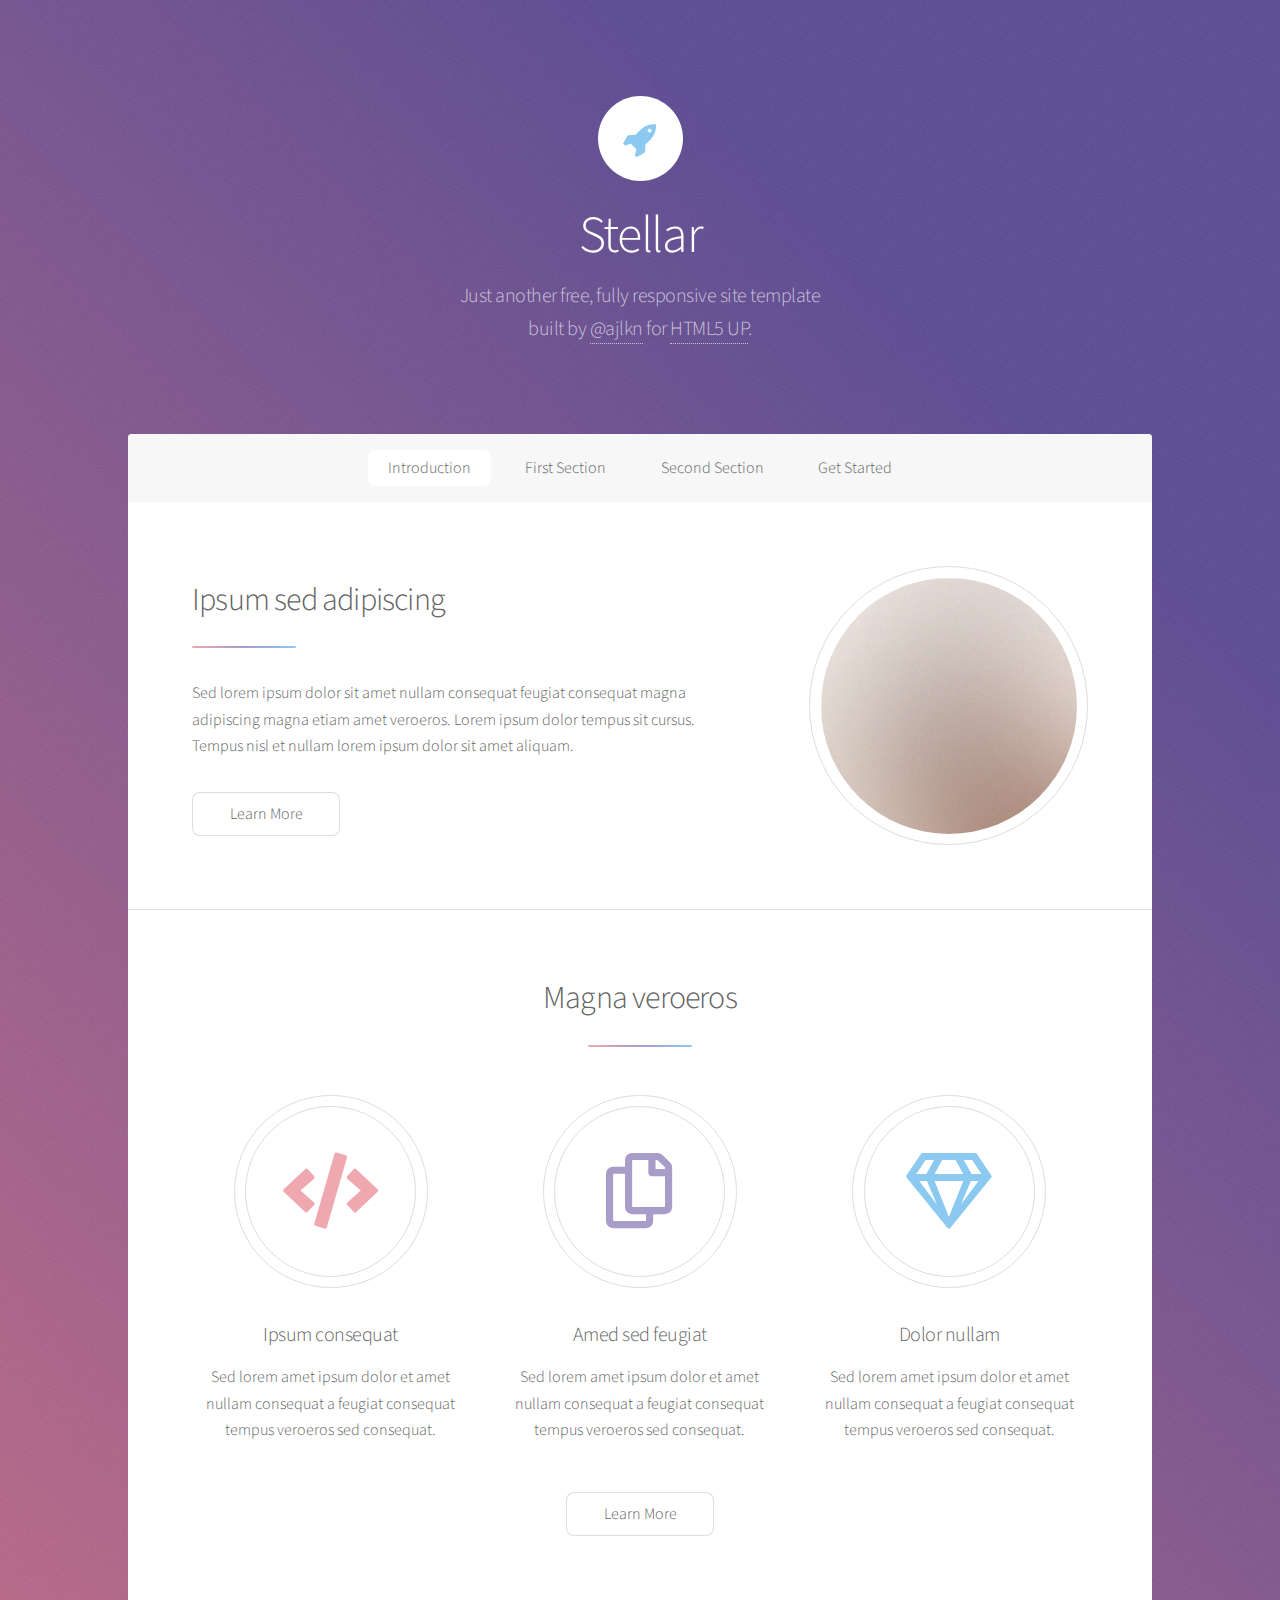
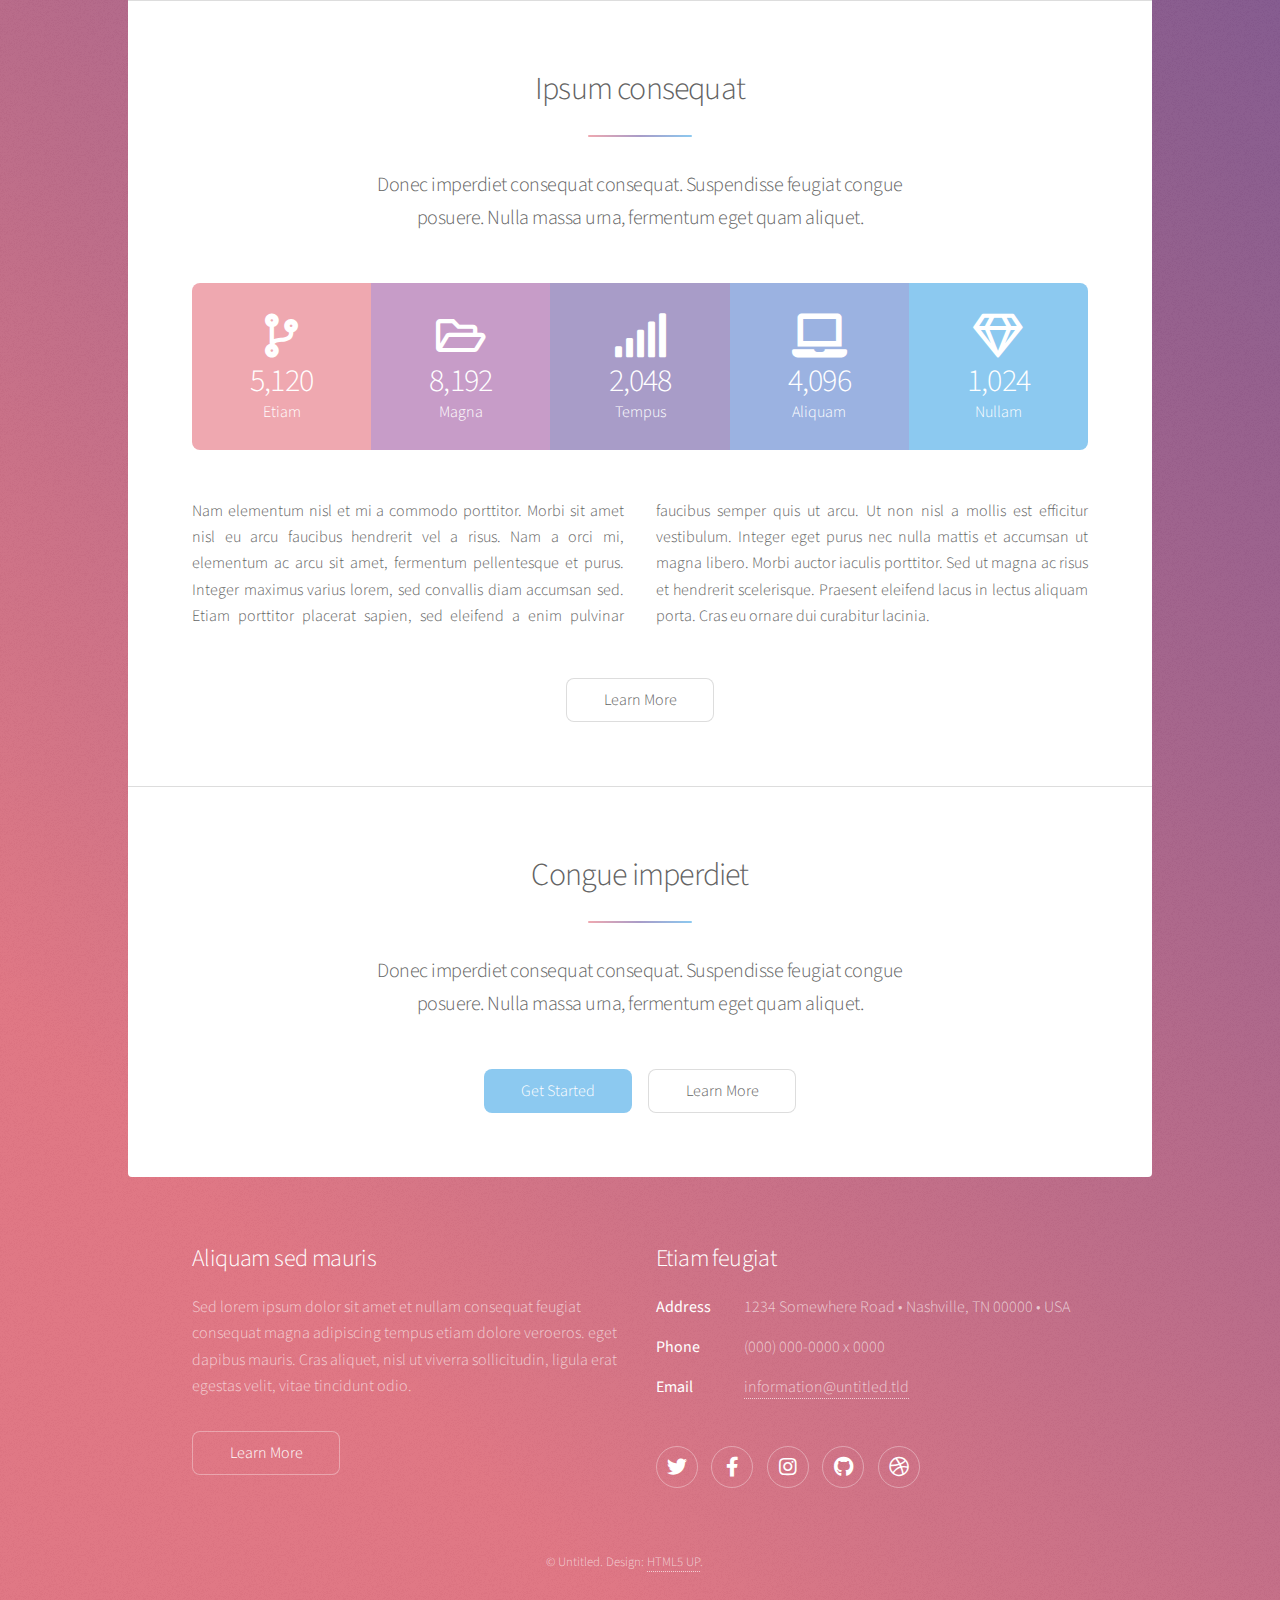
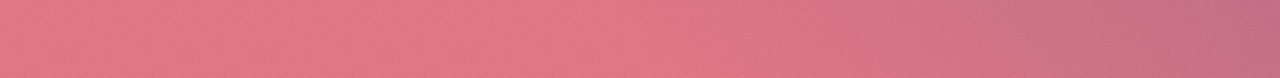
==== website/index.html @ 2c4742dd "Adding HTML5Up template" ====
<!DOCTYPE HTML>
<!--
	Stellar by HTML5 UP
	html5up.net | @ajlkn
	Free for personal and commercial use under the CCA 3.0 license (html5up.net/license)
-->
<html>
	<head>
		<title>Stellar by HTML5 UP</title>
		<meta charset="utf-8" />
		<meta name="viewport" content="width=device-width, initial-scale=1, user-scalable=no" />
		<link rel="stylesheet" href="assets/css/main.css" />
		<noscript><link rel="stylesheet" href="assets/css/noscript.css" /></noscript>
	</head>
	<body class="is-preload">

		<!-- Wrapper -->
			<div id="wrapper">

				<!-- Header -->
					<header id="header" class="alt">
						<span class="logo"><img src="images/logo.svg" alt="" /></span>
						<h1>Stellar</h1>
						<p>Just another free, fully responsive site template<br />
						built by <a href="https://twitter.com/ajlkn">@ajlkn</a> for <a href="https://html5up.net">HTML5 UP</a>.</p>
					</header>

				<!-- Nav -->
					<nav id="nav">
						<ul>
							<li><a href="#intro" class="active">Introduction</a></li>
							<li><a href="#first">First Section</a></li>
							<li><a href="#second">Second Section</a></li>
							<li><a href="#cta">Get Started</a></li>
						</ul>
					</nav>

				<!-- Main -->
					<div id="main">

						<!-- Introduction -->
							<section id="intro" class="main">
								<div class="spotlight">
									<div class="content">
										<header class="major">
											<h2>Ipsum sed adipiscing</h2>
										</header>
										<p>Sed lorem ipsum dolor sit amet nullam consequat feugiat consequat magna
										adipiscing magna etiam amet veroeros. Lorem ipsum dolor tempus sit cursus.
										Tempus nisl et nullam lorem ipsum dolor sit amet aliquam.</p>
										<ul class="actions">
											<li><a href="generic.html" class="button">Learn More</a></li>
										</ul>
									</div>
									<span class="image"><img src="images/pic01.jpg" alt="" /></span>
								</div>
							</section>

						<!-- First Section -->
							<section id="first" class="main special">
								<header class="major">
									<h2>Magna veroeros</h2>
								</header>
								<ul class="features">
									<li>
										<span class="icon solid major style1 fa-code"></span>
										<h3>Ipsum consequat</h3>
										<p>Sed lorem amet ipsum dolor et amet nullam consequat a feugiat consequat tempus veroeros sed consequat.</p>
									</li>
									<li>
										<span class="icon major style3 fa-copy"></span>
										<h3>Amed sed feugiat</h3>
										<p>Sed lorem amet ipsum dolor et amet nullam consequat a feugiat consequat tempus veroeros sed consequat.</p>
									</li>
									<li>
										<span class="icon major style5 fa-gem"></span>
										<h3>Dolor nullam</h3>
										<p>Sed lorem amet ipsum dolor et amet nullam consequat a feugiat consequat tempus veroeros sed consequat.</p>
									</li>
								</ul>
								<footer class="major">
									<ul class="actions special">
										<li><a href="generic.html" class="button">Learn More</a></li>
									</ul>
								</footer>
							</section>

						<!-- Second Section -->
							<section id="second" class="main special">
								<header class="major">
									<h2>Ipsum consequat</h2>
									<p>Donec imperdiet consequat consequat. Suspendisse feugiat congue<br />
									posuere. Nulla massa urna, fermentum eget quam aliquet.</p>
								</header>
								<ul class="statistics">
									<li class="style1">
										<span class="icon solid fa-code-branch"></span>
										<strong>5,120</strong> Etiam
									</li>
									<li class="style2">
										<span class="icon fa-folder-open"></span>
										<strong>8,192</strong> Magna
									</li>
									<li class="style3">
										<span class="icon solid fa-signal"></span>
										<strong>2,048</strong> Tempus
									</li>
									<li class="style4">
										<span class="icon solid fa-laptop"></span>
										<strong>4,096</strong> Aliquam
									</li>
									<li class="style5">
										<span class="icon fa-gem"></span>
										<strong>1,024</strong> Nullam
									</li>
								</ul>
								<p class="content">Nam elementum nisl et mi a commodo porttitor. Morbi sit amet nisl eu arcu faucibus hendrerit vel a risus. Nam a orci mi, elementum ac arcu sit amet, fermentum pellentesque et purus. Integer maximus varius lorem, sed convallis diam accumsan sed. Etiam porttitor placerat sapien, sed eleifend a enim pulvinar faucibus semper quis ut arcu. Ut non nisl a mollis est efficitur vestibulum. Integer eget purus nec nulla mattis et accumsan ut magna libero. Morbi auctor iaculis porttitor. Sed ut magna ac risus et hendrerit scelerisque. Praesent eleifend lacus in lectus aliquam porta. Cras eu ornare dui curabitur lacinia.</p>
								<footer class="major">
									<ul class="actions special">
										<li><a href="generic.html" class="button">Learn More</a></li>
									</ul>
								</footer>
							</section>

						<!-- Get Started -->
							<section id="cta" class="main special">
								<header class="major">
									<h2>Congue imperdiet</h2>
									<p>Donec imperdiet consequat consequat. Suspendisse feugiat congue<br />
									posuere. Nulla massa urna, fermentum eget quam aliquet.</p>
								</header>
								<footer class="major">
									<ul class="actions special">
										<li><a href="generic.html" class="button primary">Get Started</a></li>
										<li><a href="generic.html" class="button">Learn More</a></li>
									</ul>
								</footer>
							</section>

					</div>

				<!-- Footer -->
					<footer id="footer">
						<section>
							<h2>Aliquam sed mauris</h2>
							<p>Sed lorem ipsum dolor sit amet et nullam consequat feugiat consequat magna adipiscing tempus etiam dolore veroeros. eget dapibus mauris. Cras aliquet, nisl ut viverra sollicitudin, ligula erat egestas velit, vitae tincidunt odio.</p>
							<ul class="actions">
								<li><a href="generic.html" class="button">Learn More</a></li>
							</ul>
						</section>
						<section>
							<h2>Etiam feugiat</h2>
							<dl class="alt">
								<dt>Address</dt>
								<dd>1234 Somewhere Road &bull; Nashville, TN 00000 &bull; USA</dd>
								<dt>Phone</dt>
								<dd>(000) 000-0000 x 0000</dd>
								<dt>Email</dt>
								<dd><a href="#">information@untitled.tld</a></dd>
							</dl>
							<ul class="icons">
								<li><a href="#" class="icon brands fa-twitter alt"><span class="label">Twitter</span></a></li>
								<li><a href="#" class="icon brands fa-facebook-f alt"><span class="label">Facebook</span></a></li>
								<li><a href="#" class="icon brands fa-instagram alt"><span class="label">Instagram</span></a></li>
								<li><a href="#" class="icon brands fa-github alt"><span class="label">GitHub</span></a></li>
								<li><a href="#" class="icon brands fa-dribbble alt"><span class="label">Dribbble</span></a></li>
							</ul>
						</section>
						<p class="copyright">&copy; Untitled. Design: <a href="https://html5up.net">HTML5 UP</a>.</p>
					</footer>

			</div>

		<!-- Scripts -->
			<script src="assets/js/jquery.min.js"></script>
			<script src="assets/js/jquery.scrollex.min.js"></script>
			<script src="assets/js/jquery.scrolly.min.js"></script>
			<script src="assets/js/browser.min.js"></script>
			<script src="assets/js/breakpoints.min.js"></script>
			<script src="assets/js/util.js"></script>
			<script src="assets/js/main.js"></script>

	</body>
</html>
---- website/assets/css/main.css ----
@import url(fontawesome-all.min.css);
@import 'https://fonts.googleapis.com/css?family=Source+Sans+Pro:300,400';

/*
	Stellar by HTML5 UP
	html5up.net | @ajlkn
	Free for personal and commercial use under the CCA 3.0 license (html5up.net/license)
*/

html, body, div, span, applet, object,
iframe, h1, h2, h3, h4, h5, h6, p, blockquote,
pre, a, abbr, acronym, address, big, cite,
code, del, dfn, em, img, ins, kbd, q, s, samp,
small, strike, strong, sub, sup, tt, var, b,
u, i, center, dl, dt, dd, ol, ul, li, fieldset,
form, label, legend, table, caption, tbody,
tfoot, thead, tr, th, td, article, aside,
canvas, details, embed, figure, figcaption,
footer, header, hgroup, menu, nav, output, ruby,
section, summary, time, mark, audio, video {
	margin: 0;
	padding: 0;
	border: 0;
	font-size: 100%;
	font: inherit;
	vertical-align: baseline;}

article, aside, details, figcaption, figure,
footer, header, hgroup, menu, nav, section {
	display: block;}

body {
	line-height: 1;
}

ol, ul {
	list-style: none;
}

blockquote, q {
	quotes: none;
}

	blockquote:before, blockquote:after, q:before, q:after {
		content: '';
		content: none;
	}

table {
	border-collapse: collapse;
	border-spacing: 0;
}

body {
	-webkit-text-size-adjust: none;
}

mark {
	background-color: transparent;
	color: inherit;
}

input::-moz-focus-inner {
	border: 0;
	padding: 0;
}

input, select, textarea {
	-moz-appearance: none;
	-webkit-appearance: none;
	-ms-appearance: none;
	appearance: none;
}

/* Basic */

	@-ms-viewport {
		width: device-width;
	}

	body {
		-ms-overflow-style: scrollbar;
	}

	@media screen and (max-width: 480px) {

		html, body {
			min-width: 320px;
		}

	}

	html {
		box-sizing: border-box;
	}

	*, *:before, *:after {
		box-sizing: inherit;
	}

	body {
		background-color: #935d8c;
		background-image: url("images/overlay.png"), -moz-linear-gradient(45deg, #e37682 15%, #5f4d93 85%);
		background-image: url("images/overlay.png"), -webkit-linear-gradient(45deg, #e37682 15%, #5f4d93 85%);
		background-image: url("images/overlay.png"), -ms-linear-gradient(45deg, #e37682 15%, #5f4d93 85%);
		background-image: url("images/overlay.png"), linear-gradient(45deg, #e37682 15%, #5f4d93 85%);
	}

		body.is-preload *, body.is-preload *:before, body.is-preload *:after {
			-moz-animation: none !important;
			-webkit-animation: none !important;
			-ms-animation: none !important;
			animation: none !important;
			-moz-transition: none !important;
			-webkit-transition: none !important;
			-ms-transition: none !important;
			transition: none !important;
		}

/* Type */

	body {
		background-color: #935d8c;
		color: rgba(255, 255, 255, 0.65);
	}

	body, input, select, textarea {
		font-family: "Source Sans Pro", Helvetica, sans-serif;
		font-size: 17pt;
		font-weight: 300;
		line-height: 1.65;
	}

		@media screen and (max-width: 1680px) {

			body, input, select, textarea {
				font-size: 14pt;
			}

		}

		@media screen and (max-width: 1280px) {

			body, input, select, textarea {
				font-size: 12pt;
			}

		}

		@media screen and (max-width: 360px) {

			body, input, select, textarea {
				font-size: 11pt;
			}

		}

	a {
		-moz-transition: color 0.2s ease, border-bottom 0.2s ease;
		-webkit-transition: color 0.2s ease, border-bottom 0.2s ease;
		-ms-transition: color 0.2s ease, border-bottom 0.2s ease;
		transition: color 0.2s ease, border-bottom 0.2s ease;
		text-decoration: none;
		border-bottom: dotted 1px;
		color: inherit;
	}

		a:hover {
			border-bottom-color: transparent;
		}

	strong, b {
		font-weight: 400;
	}

	em, i {
		font-style: italic;
	}

	p {
		margin: 0 0 2em 0;
	}

		p.content {
			-moz-columns: 20em 2;
			-webkit-columns: 20em 2;
			-ms-columns: 20em 2;
			columns: 20em 2;
			-moz-column-gap: 2em;
			-webkit-column-gap: 2em;
			-ms-column-gap: 2em;
			column-gap: 2em;
			text-align: justify;
		}

	h1, h2, h3, h4, h5, h6 {
		font-weight: 300;
		line-height: 1.5;
		margin: 0 0 0.7em 0;
		letter-spacing: -0.025em;
	}

		h1 a, h2 a, h3 a, h4 a, h5 a, h6 a {
			color: inherit;
			text-decoration: none;
		}

	h1 {
		font-size: 2.5em;
		line-height: 1.2;
	}

	h2 {
		font-size: 1.5em;
	}

	h3 {
		font-size: 1.25em;
	}

	h4 {
		font-size: 1.1em;
	}

	h5 {
		font-size: 0.9em;
	}

	h6 {
		font-size: 0.7em;
	}

	@media screen and (max-width: 736px) {

		h1 {
			font-size: 2em;
		}

	}

	sub {
		font-size: 0.8em;
		position: relative;
		top: 0.5em;
	}

	sup {
		font-size: 0.8em;
		position: relative;
		top: -0.5em;
	}

	blockquote {
		border-left: solid 4px;
		font-style: italic;
		margin: 0 0 2em 0;
		padding: 0.5em 0 0.5em 2em;
	}

	code {
		border-radius: 8px;
		border: solid 1px;
		font-family: "Courier New", monospace;
		font-size: 0.9em;
		margin: 0 0.25em;
		padding: 0.25em 0.65em;
	}

	pre {
		-webkit-overflow-scrolling: touch;
		font-family: "Courier New", monospace;
		font-size: 0.9em;
		margin: 0 0 2em 0;
	}

		pre code {
			display: block;
			line-height: 1.75;
			padding: 1em 1.5em;
			overflow-x: auto;
		}

	hr {
		border: 0;
		border-bottom: solid 1px;
		margin: 2em 0;
	}

		hr.major {
			margin: 3em 0;
		}

	.align-left {
		text-align: left;
	}

	.align-center {
		text-align: center;
	}

	.align-right {
		text-align: right;
	}

	input, select, textarea {
		color: #ffffff;
	}

	a:hover {
		color: #ffffff;
	}

	strong, b {
		color: #ffffff;
	}

	h1, h2, h3, h4, h5, h6 {
		color: #ffffff;
	}

	blockquote {
		border-left-color: rgba(255, 255, 255, 0.35);
	}

	code {
		background: rgba(255, 255, 255, 0.075);
		border-color: rgba(255, 255, 255, 0.35);
	}

	hr {
		border-bottom-color: rgba(255, 255, 255, 0.35);
	}

/* Row */

	.row {
		display: flex;
		flex-wrap: wrap;
		box-sizing: border-box;
		align-items: stretch;
	}

		.row > * {
			box-sizing: border-box;
		}

		.row.gtr-uniform > * > :last-child {
			margin-bottom: 0;
		}

		.row.aln-left {
			justify-content: flex-start;
		}

		.row.aln-center {
			justify-content: center;
		}

		.row.aln-right {
			justify-content: flex-end;
		}

		.row.aln-top {
			align-items: flex-start;
		}

		.row.aln-middle {
			align-items: center;
		}

		.row.aln-bottom {
			align-items: flex-end;
		}

		.row > .imp {
			order: -1;
		}

		.row > .col-1 {
			width: 8.33333%;
		}

		.row > .off-1 {
			margin-left: 8.33333%;
		}

		.row > .col-2 {
			width: 16.66667%;
		}

		.row > .off-2 {
			margin-left: 16.66667%;
		}

		.row > .col-3 {
			width: 25%;
		}

		.row > .off-3 {
			margin-left: 25%;
		}

		.row > .col-4 {
			width: 33.33333%;
		}

		.row > .off-4 {
			margin-left: 33.33333%;
		}

		.row > .col-5 {
			width: 41.66667%;
		}

		.row > .off-5 {
			margin-left: 41.66667%;
		}

		.row > .col-6 {
			width: 50%;
		}

		.row > .off-6 {
			margin-left: 50%;
		}

		.row > .col-7 {
			width: 58.33333%;
		}

		.row > .off-7 {
			margin-left: 58.33333%;
		}

		.row > .col-8 {
			width: 66.66667%;
		}

		.row > .off-8 {
			margin-left: 66.66667%;
		}

		.row > .col-9 {
			width: 75%;
		}

		.row > .off-9 {
			margin-left: 75%;
		}

		.row > .col-10 {
			width: 83.33333%;
		}

		.row > .off-10 {
			margin-left: 83.33333%;
		}

		.row > .col-11 {
			width: 91.66667%;
		}

		.row > .off-11 {
			margin-left: 91.66667%;
		}

		.row > .col-12 {
			width: 100%;
		}

		.row > .off-12 {
			margin-left: 100%;
		}

		.row.gtr-0 {
			margin-top: 0;
			margin-left: 0em;
		}

			.row.gtr-0 > * {
				padding: 0 0 0 0em;
			}

			.row.gtr-0.gtr-uniform {
				margin-top: 0em;
			}

				.row.gtr-0.gtr-uniform > * {
					padding-top: 0em;
				}

		.row.gtr-25 {
			margin-top: 0;
			margin-left: -0.375em;
		}

			.row.gtr-25 > * {
				padding: 0 0 0 0.375em;
			}

			.row.gtr-25.gtr-uniform {
				margin-top: -0.375em;
			}

				.row.gtr-25.gtr-uniform > * {
					padding-top: 0.375em;
				}

		.row.gtr-50 {
			margin-top: 0;
			margin-left: -0.75em;
		}

			.row.gtr-50 > * {
				padding: 0 0 0 0.75em;
			}

			.row.gtr-50.gtr-uniform {
				margin-top: -0.75em;
			}

				.row.gtr-50.gtr-uniform > * {
					padding-top: 0.75em;
				}

		.row {
			margin-top: 0;
			margin-left: -1.5em;
		}

			.row > * {
				padding: 0 0 0 1.5em;
			}

			.row.gtr-uniform {
				margin-top: -1.5em;
			}

				.row.gtr-uniform > * {
					padding-top: 1.5em;
				}

		.row.gtr-150 {
			margin-top: 0;
			margin-left: -2.25em;
		}

			.row.gtr-150 > * {
				padding: 0 0 0 2.25em;
			}

			.row.gtr-150.gtr-uniform {
				margin-top: -2.25em;
			}

				.row.gtr-150.gtr-uniform > * {
					padding-top: 2.25em;
				}

		.row.gtr-200 {
			margin-top: 0;
			margin-left: -3em;
		}

			.row.gtr-200 > * {
				padding: 0 0 0 3em;
			}

			.row.gtr-200.gtr-uniform {
				margin-top: -3em;
			}

				.row.gtr-200.gtr-uniform > * {
					padding-top: 3em;
				}

		@media screen and (max-width: 1680px) {

			.row {
				display: flex;
				flex-wrap: wrap;
				box-sizing: border-box;
				align-items: stretch;
			}

				.row > * {
					box-sizing: border-box;
				}

				.row.gtr-uniform > * > :last-child {
					margin-bottom: 0;
				}

				.row.aln-left {
					justify-content: flex-start;
				}

				.row.aln-center {
					justify-content: center;
				}

				.row.aln-right {
					justify-content: flex-end;
				}

				.row.aln-top {
					align-items: flex-start;
				}

				.row.aln-middle {
					align-items: center;
				}

				.row.aln-bottom {
					align-items: flex-end;
				}

				.row > .imp-xlarge {
					order: -1;
				}

				.row > .col-1-xlarge {
					width: 8.33333%;
				}

				.row > .off-1-xlarge {
					margin-left: 8.33333%;
				}

				.row > .col-2-xlarge {
					width: 16.66667%;
				}

				.row > .off-2-xlarge {
					margin-left: 16.66667%;
				}

				.row > .col-3-xlarge {
					width: 25%;
				}

				.row > .off-3-xlarge {
					margin-left: 25%;
				}

				.row > .col-4-xlarge {
					width: 33.33333%;
				}

				.row > .off-4-xlarge {
					margin-left: 33.33333%;
				}

				.row > .col-5-xlarge {
					width: 41.66667%;
				}

				.row > .off-5-xlarge {
					margin-left: 41.66667%;
				}

				.row > .col-6-xlarge {
					width: 50%;
				}

				.row > .off-6-xlarge {
					margin-left: 50%;
				}

				.row > .col-7-xlarge {
					width: 58.33333%;
				}

				.row > .off-7-xlarge {
					margin-left: 58.33333%;
				}

				.row > .col-8-xlarge {
					width: 66.66667%;
				}

				.row > .off-8-xlarge {
					margin-left: 66.66667%;
				}

				.row > .col-9-xlarge {
					width: 75%;
				}

				.row > .off-9-xlarge {
					margin-left: 75%;
				}

				.row > .col-10-xlarge {
					width: 83.33333%;
				}

				.row > .off-10-xlarge {
					margin-left: 83.33333%;
				}

				.row > .col-11-xlarge {
					width: 91.66667%;
				}

				.row > .off-11-xlarge {
					margin-left: 91.66667%;
				}

				.row > .col-12-xlarge {
					width: 100%;
				}

				.row > .off-12-xlarge {
					margin-left: 100%;
				}

				.row.gtr-0 {
					margin-top: 0;
					margin-left: 0em;
				}

					.row.gtr-0 > * {
						padding: 0 0 0 0em;
					}

					.row.gtr-0.gtr-uniform {
						margin-top: 0em;
					}

						.row.gtr-0.gtr-uniform > * {
							padding-top: 0em;
						}

				.row.gtr-25 {
					margin-top: 0;
					margin-left: -0.375em;
				}

					.row.gtr-25 > * {
						padding: 0 0 0 0.375em;
					}

					.row.gtr-25.gtr-uniform {
						margin-top: -0.375em;
					}

						.row.gtr-25.gtr-uniform > * {
							padding-top: 0.375em;
						}

				.row.gtr-50 {
					margin-top: 0;
					margin-left: -0.75em;
				}

					.row.gtr-50 > * {
						padding: 0 0 0 0.75em;
					}

					.row.gtr-50.gtr-uniform {
						margin-top: -0.75em;
					}

						.row.gtr-50.gtr-uniform > * {
							padding-top: 0.75em;
						}

				.row {
					margin-top: 0;
					margin-left: -1.5em;
				}

					.row > * {
						padding: 0 0 0 1.5em;
					}

					.row.gtr-uniform {
						margin-top: -1.5em;
					}

						.row.gtr-uniform > * {
							padding-top: 1.5em;
						}

				.row.gtr-150 {
					margin-top: 0;
					margin-left: -2.25em;
				}

					.row.gtr-150 > * {
						padding: 0 0 0 2.25em;
					}

					.row.gtr-150.gtr-uniform {
						margin-top: -2.25em;
					}

						.row.gtr-150.gtr-uniform > * {
							padding-top: 2.25em;
						}

				.row.gtr-200 {
					margin-top: 0;
					margin-left: -3em;
				}

					.row.gtr-200 > * {
						padding: 0 0 0 3em;
					}

					.row.gtr-200.gtr-uniform {
						margin-top: -3em;
					}

						.row.gtr-200.gtr-uniform > * {
							padding-top: 3em;
						}

		}

		@media screen and (max-width: 1280px) {

			.row {
				display: flex;
				flex-wrap: wrap;
				box-sizing: border-box;
				align-items: stretch;
			}

				.row > * {
					box-sizing: border-box;
				}

				.row.gtr-uniform > * > :last-child {
					margin-bottom: 0;
				}

				.row.aln-left {
					justify-content: flex-start;
				}

				.row.aln-center {
					justify-content: center;
				}

				.row.aln-right {
					justify-content: flex-end;
				}

				.row.aln-top {
					align-items: flex-start;
				}

				.row.aln-middle {
					align-items: center;
				}

				.row.aln-bottom {
					align-items: flex-end;
				}

				.row > .imp-large {
					order: -1;
				}

				.row > .col-1-large {
					width: 8.33333%;
				}

				.row > .off-1-large {
					margin-left: 8.33333%;
				}

				.row > .col-2-large {
					width: 16.66667%;
				}

				.row > .off-2-large {
					margin-left: 16.66667%;
				}

				.row > .col-3-large {
					width: 25%;
				}

				.row > .off-3-large {
					margin-left: 25%;
				}

				.row > .col-4-large {
					width: 33.33333%;
				}

				.row > .off-4-large {
					margin-left: 33.33333%;
				}

				.row > .col-5-large {
					width: 41.66667%;
				}

				.row > .off-5-large {
					margin-left: 41.66667%;
				}

				.row > .col-6-large {
					width: 50%;
				}

				.row > .off-6-large {
					margin-left: 50%;
				}

				.row > .col-7-large {
					width: 58.33333%;
				}

				.row > .off-7-large {
					margin-left: 58.33333%;
				}

				.row > .col-8-large {
					width: 66.66667%;
				}

				.row > .off-8-large {
					margin-left: 66.66667%;
				}

				.row > .col-9-large {
					width: 75%;
				}

				.row > .off-9-large {
					margin-left: 75%;
				}

				.row > .col-10-large {
					width: 83.33333%;
				}

				.row > .off-10-large {
					margin-left: 83.33333%;
				}

				.row > .col-11-large {
					width: 91.66667%;
				}

				.row > .off-11-large {
					margin-left: 91.66667%;
				}

				.row > .col-12-large {
					width: 100%;
				}

				.row > .off-12-large {
					margin-left: 100%;
				}

				.row.gtr-0 {
					margin-top: 0;
					margin-left: 0em;
				}

					.row.gtr-0 > * {
						padding: 0 0 0 0em;
					}

					.row.gtr-0.gtr-uniform {
						margin-top: 0em;
					}

						.row.gtr-0.gtr-uniform > * {
							padding-top: 0em;
						}

				.row.gtr-25 {
					margin-top: 0;
					margin-left: -0.375em;
				}

					.row.gtr-25 > * {
						padding: 0 0 0 0.375em;
					}

					.row.gtr-25.gtr-uniform {
						margin-top: -0.375em;
					}

						.row.gtr-25.gtr-uniform > * {
							padding-top: 0.375em;
						}

				.row.gtr-50 {
					margin-top: 0;
					margin-left: -0.75em;
				}

					.row.gtr-50 > * {
						padding: 0 0 0 0.75em;
					}

					.row.gtr-50.gtr-uniform {
						margin-top: -0.75em;
					}

						.row.gtr-50.gtr-uniform > * {
							padding-top: 0.75em;
						}

				.row {
					margin-top: 0;
					margin-left: -1.5em;
				}

					.row > * {
						padding: 0 0 0 1.5em;
					}

					.row.gtr-uniform {
						margin-top: -1.5em;
					}

						.row.gtr-uniform > * {
							padding-top: 1.5em;
						}

				.row.gtr-150 {
					margin-top: 0;
					margin-left: -2.25em;
				}

					.row.gtr-150 > * {
						padding: 0 0 0 2.25em;
					}

					.row.gtr-150.gtr-uniform {
						margin-top: -2.25em;
					}

						.row.gtr-150.gtr-uniform > * {
							padding-top: 2.25em;
						}

				.row.gtr-200 {
					margin-top: 0;
					margin-left: -3em;
				}

					.row.gtr-200 > * {
						padding: 0 0 0 3em;
					}

					.row.gtr-200.gtr-uniform {
						margin-top: -3em;
					}

						.row.gtr-200.gtr-uniform > * {
							padding-top: 3em;
						}

		}

		@media screen and (max-width: 980px) {

			.row {
				display: flex;
				flex-wrap: wrap;
				box-sizing: border-box;
				align-items: stretch;
			}

				.row > * {
					box-sizing: border-box;
				}

				.row.gtr-uniform > * > :last-child {
					margin-bottom: 0;
				}

				.row.aln-left {
					justify-content: flex-start;
				}

				.row.aln-center {
					justify-content: center;
				}

				.row.aln-right {
					justify-content: flex-end;
				}

				.row.aln-top {
					align-items: flex-start;
				}

				.row.aln-middle {
					align-items: center;
				}

				.row.aln-bottom {
					align-items: flex-end;
				}

				.row > .imp-medium {
					order: -1;
				}

				.row > .col-1-medium {
					width: 8.33333%;
				}

				.row > .off-1-medium {
					margin-left: 8.33333%;
				}

				.row > .col-2-medium {
					width: 16.66667%;
				}

				.row > .off-2-medium {
					margin-left: 16.66667%;
				}

				.row > .col-3-medium {
					width: 25%;
				}

				.row > .off-3-medium {
					margin-left: 25%;
				}

				.row > .col-4-medium {
					width: 33.33333%;
				}

				.row > .off-4-medium {
					margin-left: 33.33333%;
				}

				.row > .col-5-medium {
					width: 41.66667%;
				}

				.row > .off-5-medium {
					margin-left: 41.66667%;
				}

				.row > .col-6-medium {
					width: 50%;
				}

				.row > .off-6-medium {
					margin-left: 50%;
				}

				.row > .col-7-medium {
					width: 58.33333%;
				}

				.row > .off-7-medium {
					margin-left: 58.33333%;
				}

				.row > .col-8-medium {
					width: 66.66667%;
				}

				.row > .off-8-medium {
					margin-left: 66.66667%;
				}

				.row > .col-9-medium {
					width: 75%;
				}

				.row > .off-9-medium {
					margin-left: 75%;
				}

				.row > .col-10-medium {
					width: 83.33333%;
				}

				.row > .off-10-medium {
					margin-left: 83.33333%;
				}

				.row > .col-11-medium {
					width: 91.66667%;
				}

				.row > .off-11-medium {
					margin-left: 91.66667%;
				}

				.row > .col-12-medium {
					width: 100%;
				}

				.row > .off-12-medium {
					margin-left: 100%;
				}

				.row.gtr-0 {
					margin-top: 0;
					margin-left: 0em;
				}

					.row.gtr-0 > * {
						padding: 0 0 0 0em;
					}

					.row.gtr-0.gtr-uniform {
						margin-top: 0em;
					}

						.row.gtr-0.gtr-uniform > * {
							padding-top: 0em;
						}

				.row.gtr-25 {
					margin-top: 0;
					margin-left: -0.375em;
				}

					.row.gtr-25 > * {
						padding: 0 0 0 0.375em;
					}

					.row.gtr-25.gtr-uniform {
						margin-top: -0.375em;
					}

						.row.gtr-25.gtr-uniform > * {
							padding-top: 0.375em;
						}

				.row.gtr-50 {
					margin-top: 0;
					margin-left: -0.75em;
				}

					.row.gtr-50 > * {
						padding: 0 0 0 0.75em;
					}

					.row.gtr-50.gtr-uniform {
						margin-top: -0.75em;
					}

						.row.gtr-50.gtr-uniform > * {
							padding-top: 0.75em;
						}

				.row {
					margin-top: 0;
					margin-left: -1.5em;
				}

					.row > * {
						padding: 0 0 0 1.5em;
					}

					.row.gtr-uniform {
						margin-top: -1.5em;
					}

						.row.gtr-uniform > * {
							padding-top: 1.5em;
						}

				.row.gtr-150 {
					margin-top: 0;
					margin-left: -2.25em;
				}

					.row.gtr-150 > * {
						padding: 0 0 0 2.25em;
					}

					.row.gtr-150.gtr-uniform {
						margin-top: -2.25em;
					}

						.row.gtr-150.gtr-uniform > * {
							padding-top: 2.25em;
						}

				.row.gtr-200 {
					margin-top: 0;
					margin-left: -3em;
				}

					.row.gtr-200 > * {
						padding: 0 0 0 3em;
					}

					.row.gtr-200.gtr-uniform {
						margin-top: -3em;
					}

						.row.gtr-200.gtr-uniform > * {
							padding-top: 3em;
						}

		}

		@media screen and (max-width: 736px) {

			.row {
				display: flex;
				flex-wrap: wrap;
				box-sizing: border-box;
				align-items: stretch;
			}

				.row > * {
					box-sizing: border-box;
				}

				.row.gtr-uniform > * > :last-child {
					margin-bottom: 0;
				}

				.row.aln-left {
					justify-content: flex-start;
				}

				.row.aln-center {
					justify-content: center;
				}

				.row.aln-right {
					justify-content: flex-end;
				}

				.row.aln-top {
					align-items: flex-start;
				}

				.row.aln-middle {
					align-items: center;
				}

				.row.aln-bottom {
					align-items: flex-end;
				}

				.row > .imp-small {
					order: -1;
				}

				.row > .col-1-small {
					width: 8.33333%;
				}

				.row > .off-1-small {
					margin-left: 8.33333%;
				}

				.row > .col-2-small {
					width: 16.66667%;
				}

				.row > .off-2-small {
					margin-left: 16.66667%;
				}

				.row > .col-3-small {
					width: 25%;
				}

				.row > .off-3-small {
					margin-left: 25%;
				}

				.row > .col-4-small {
					width: 33.33333%;
				}

				.row > .off-4-small {
					margin-left: 33.33333%;
				}

				.row > .col-5-small {
					width: 41.66667%;
				}

				.row > .off-5-small {
					margin-left: 41.66667%;
				}

				.row > .col-6-small {
					width: 50%;
				}

				.row > .off-6-small {
					margin-left: 50%;
				}

				.row > .col-7-small {
					width: 58.33333%;
				}

				.row > .off-7-small {
					margin-left: 58.33333%;
				}

				.row > .col-8-small {
					width: 66.66667%;
				}

				.row > .off-8-small {
					margin-left: 66.66667%;
				}

				.row > .col-9-small {
					width: 75%;
				}

				.row > .off-9-small {
					margin-left: 75%;
				}

				.row > .col-10-small {
					width: 83.33333%;
				}

				.row > .off-10-small {
					margin-left: 83.33333%;
				}

				.row > .col-11-small {
					width: 91.66667%;
				}

				.row > .off-11-small {
					margin-left: 91.66667%;
				}

				.row > .col-12-small {
					width: 100%;
				}

				.row > .off-12-small {
					margin-left: 100%;
				}

				.row.gtr-0 {
					margin-top: 0;
					margin-left: 0em;
				}

					.row.gtr-0 > * {
						padding: 0 0 0 0em;
					}

					.row.gtr-0.gtr-uniform {
						margin-top: 0em;
					}

						.row.gtr-0.gtr-uniform > * {
							padding-top: 0em;
						}

				.row.gtr-25 {
					margin-top: 0;
					margin-left: -0.25em;
				}

					.row.gtr-25 > * {
						padding: 0 0 0 0.25em;
					}

					.row.gtr-25.gtr-uniform {
						margin-top: -0.25em;
					}

						.row.gtr-25.gtr-uniform > * {
							padding-top: 0.25em;
						}

				.row.gtr-50 {
					margin-top: 0;
					margin-left: -0.5em;
				}

					.row.gtr-50 > * {
						padding: 0 0 0 0.5em;
					}

					.row.gtr-50.gtr-uniform {
						margin-top: -0.5em;
					}

						.row.gtr-50.gtr-uniform > * {
							padding-top: 0.5em;
						}

				.row {
					margin-top: 0;
					margin-left: -1em;
				}

					.row > * {
						padding: 0 0 0 1em;
					}

					.row.gtr-uniform {
						margin-top: -1em;
					}

						.row.gtr-uniform > * {
							padding-top: 1em;
						}

				.row.gtr-150 {
					margin-top: 0;
					margin-left: -1.5em;
				}

					.row.gtr-150 > * {
						padding: 0 0 0 1.5em;
					}

					.row.gtr-150.gtr-uniform {
						margin-top: -1.5em;
					}

						.row.gtr-150.gtr-uniform > * {
							padding-top: 1.5em;
						}

				.row.gtr-200 {
					margin-top: 0;
					margin-left: -2em;
				}

					.row.gtr-200 > * {
						padding: 0 0 0 2em;
					}

					.row.gtr-200.gtr-uniform {
						margin-top: -2em;
					}

						.row.gtr-200.gtr-uniform > * {
							padding-top: 2em;
						}

		}

		@media screen and (max-width: 480px) {

			.row {
				display: flex;
				flex-wrap: wrap;
				box-sizing: border-box;
				align-items: stretch;
			}

				.row > * {
					box-sizing: border-box;
				}

				.row.gtr-uniform > * > :last-child {
					margin-bottom: 0;
				}

				.row.aln-left {
					justify-content: flex-start;
				}

				.row.aln-center {
					justify-content: center;
				}

				.row.aln-right {
					justify-content: flex-end;
				}

				.row.aln-top {
					align-items: flex-start;
				}

				.row.aln-middle {
					align-items: center;
				}

				.row.aln-bottom {
					align-items: flex-end;
				}

				.row > .imp-xsmall {
					order: -1;
				}

				.row > .col-1-xsmall {
					width: 8.33333%;
				}

				.row > .off-1-xsmall {
					margin-left: 8.33333%;
				}

				.row > .col-2-xsmall {
					width: 16.66667%;
				}

				.row > .off-2-xsmall {
					margin-left: 16.66667%;
				}

				.row > .col-3-xsmall {
					width: 25%;
				}

				.row > .off-3-xsmall {
					margin-left: 25%;
				}

				.row > .col-4-xsmall {
					width: 33.33333%;
				}

				.row > .off-4-xsmall {
					margin-left: 33.33333%;
				}

				.row > .col-5-xsmall {
					width: 41.66667%;
				}

				.row > .off-5-xsmall {
					margin-left: 41.66667%;
				}

				.row > .col-6-xsmall {
					width: 50%;
				}

				.row > .off-6-xsmall {
					margin-left: 50%;
				}

				.row > .col-7-xsmall {
					width: 58.33333%;
				}

				.row > .off-7-xsmall {
					margin-left: 58.33333%;
				}

				.row > .col-8-xsmall {
					width: 66.66667%;
				}

				.row > .off-8-xsmall {
					margin-left: 66.66667%;
				}

				.row > .col-9-xsmall {
					width: 75%;
				}

				.row > .off-9-xsmall {
					margin-left: 75%;
				}

				.row > .col-10-xsmall {
					width: 83.33333%;
				}

				.row > .off-10-xsmall {
					margin-left: 83.33333%;
				}

				.row > .col-11-xsmall {
					width: 91.66667%;
				}

				.row > .off-11-xsmall {
					margin-left: 91.66667%;
				}

				.row > .col-12-xsmall {
					width: 100%;
				}

				.row > .off-12-xsmall {
					margin-left: 100%;
				}

				.row.gtr-0 {
					margin-top: 0;
					margin-left: 0em;
				}

					.row.gtr-0 > * {
						padding: 0 0 0 0em;
					}

					.row.gtr-0.gtr-uniform {
						margin-top: 0em;
					}

						.row.gtr-0.gtr-uniform > * {
							padding-top: 0em;
						}

				.row.gtr-25 {
					margin-top: 0;
					margin-left: -0.3125em;
				}

					.row.gtr-25 > * {
						padding: 0 0 0 0.3125em;
					}

					.row.gtr-25.gtr-uniform {
						margin-top: -0.3125em;
					}

						.row.gtr-25.gtr-uniform > * {
							padding-top: 0.3125em;
						}

				.row.gtr-50 {
					margin-top: 0;
					margin-left: -0.625em;
				}

					.row.gtr-50 > * {
						padding: 0 0 0 0.625em;
					}

					.row.gtr-50.gtr-uniform {
						margin-top: -0.625em;
					}

						.row.gtr-50.gtr-uniform > * {
							padding-top: 0.625em;
						}

				.row {
					margin-top: 0;
					margin-left: -1.25em;
				}

					.row > * {
						padding: 0 0 0 1.25em;
					}

					.row.gtr-uniform {
						margin-top: -1.25em;
					}

						.row.gtr-uniform > * {
							padding-top: 1.25em;
						}

				.row.gtr-150 {
					margin-top: 0;
					margin-left: -1.875em;
				}

					.row.gtr-150 > * {
						padding: 0 0 0 1.875em;
					}

					.row.gtr-150.gtr-uniform {
						margin-top: -1.875em;
					}

						.row.gtr-150.gtr-uniform > * {
							padding-top: 1.875em;
						}

				.row.gtr-200 {
					margin-top: 0;
					margin-left: -2.5em;
				}

					.row.gtr-200 > * {
						padding: 0 0 0 2.5em;
					}

					.row.gtr-200.gtr-uniform {
						margin-top: -2.5em;
					}

						.row.gtr-200.gtr-uniform > * {
							padding-top: 2.5em;
						}

		}

/* Box */

	.box {
		border-radius: 8px;
		border: solid;
		margin-bottom: 2em;
		padding: 1.5em;
	}

		.box > :last-child,
		.box > :last-child > :last-child,
		.box > :last-child > :last-child > :last-child {
			margin-bottom: 0;
		}

		.box.alt {
			border: 0;
			border-radius: 0;
			padding: 0;
		}

	.box {
		border-color: rgba(255, 255, 255, 0.35);
	}

/* Button */

	input[type="submit"],
	input[type="reset"],
	input[type="button"],
	button,
	.button {
		-moz-appearance: none;
		-webkit-appearance: none;
		-ms-appearance: none;
		appearance: none;
		-moz-transition: background-color 0.2s ease-in-out, color 0.2s ease-in-out;
		-webkit-transition: background-color 0.2s ease-in-out, color 0.2s ease-in-out;
		-ms-transition: background-color 0.2s ease-in-out, color 0.2s ease-in-out;
		transition: background-color 0.2s ease-in-out, color 0.2s ease-in-out;
		border-radius: 8px;
		border: 0;
		cursor: pointer;
		display: inline-block;
		font-weight: 300;
		height: 2.75em;
		line-height: 2.75em;
		min-width: 9.25em;
		padding: 0 1.5em;
		text-align: center;
		text-decoration: none;
		white-space: nowrap;
	}

		input[type="submit"].icon,
		input[type="reset"].icon,
		input[type="button"].icon,
		button.icon,
		.button.icon {
			padding-left: 1.35em;
		}

			input[type="submit"].icon:before,
			input[type="reset"].icon:before,
			input[type="button"].icon:before,
			button.icon:before,
			.button.icon:before {
				margin-right: 0.5em;
			}

		input[type="submit"].fit,
		input[type="reset"].fit,
		input[type="button"].fit,
		button.fit,
		.button.fit {
			width: 100%;
		}

		input[type="submit"].small,
		input[type="reset"].small,
		input[type="button"].small,
		button.small,
		.button.small {
			font-size: 0.8em;
		}

		input[type="submit"].large,
		input[type="reset"].large,
		input[type="button"].large,
		button.large,
		.button.large {
			font-size: 1.35em;
		}

		input[type="submit"].disabled, input[type="submit"]:disabled,
		input[type="reset"].disabled,
		input[type="reset"]:disabled,
		input[type="button"].disabled,
		input[type="button"]:disabled,
		button.disabled,
		button:disabled,
		.button.disabled,
		.button:disabled {
			pointer-events: none;
			opacity: 0.25;
		}

		@media screen and (max-width: 736px) {

			input[type="submit"],
			input[type="reset"],
			input[type="button"],
			button,
			.button {
				min-width: 0;
			}

		}

	input[type="submit"],
	input[type="reset"],
	input[type="button"],
	button,
	.button {
		background-color: transparent;
		box-shadow: inset 0 0 0 1px rgba(255, 255, 255, 0.35);
		color: #ffffff !important;
	}

		input[type="submit"]:hover,
		input[type="reset"]:hover,
		input[type="button"]:hover,
		button:hover,
		.button:hover {
			background-color: rgba(255, 255, 255, 0.075);
		}

		input[type="submit"]:active,
		input[type="reset"]:active,
		input[type="button"]:active,
		button:active,
		.button:active {
			background-color: rgba(255, 255, 255, 0.2);
		}

		input[type="submit"].icon:before,
		input[type="reset"].icon:before,
		input[type="button"].icon:before,
		button.icon:before,
		.button.icon:before {
			color: rgba(255, 255, 255, 0.5);
		}

		input[type="submit"].primary,
		input[type="reset"].primary,
		input[type="button"].primary,
		button.primary,
		.button.primary {
			background-color: #8cc9f0;
			color: #ffffff !important;
			box-shadow: none;
		}

			input[type="submit"].primary:hover,
			input[type="reset"].primary:hover,
			input[type="button"].primary:hover,
			button.primary:hover,
			.button.primary:hover {
				background-color: #9acff2;
			}

			input[type="submit"].primary:active,
			input[type="reset"].primary:active,
			input[type="button"].primary:active,
			button.primary:active,
			.button.primary:active {
				background-color: #7ec3ee;
			}

			input[type="submit"].primary.icon:before,
			input[type="reset"].primary.icon:before,
			input[type="button"].primary.icon:before,
			button.primary.icon:before,
			.button.primary.icon:before {
				color: #ffffff !important;
			}

/* Form */

	form {
		margin: 0 0 2em 0;
	}

	label {
		display: block;
		font-size: 0.9em;
		font-weight: 400;
		margin: 0 0 1em 0;
	}

	input[type="text"],
	input[type="password"],
	input[type="email"],
	select,
	textarea {
		-moz-appearance: none;
		-webkit-appearance: none;
		-ms-appearance: none;
		appearance: none;
		border-radius: 8px;
		border: solid 1px;
		color: inherit;
		display: block;
		outline: 0;
		padding: 0 1em;
		text-decoration: none;
		width: 100%;
	}

		input[type="text"]:invalid,
		input[type="password"]:invalid,
		input[type="email"]:invalid,
		select:invalid,
		textarea:invalid {
			box-shadow: none;
		}

	select {
		background-size: 1.25rem;
		background-repeat: no-repeat;
		background-position: calc(100% - 1rem) center;
		height: 2.75em;
		padding-right: 2.75em;
		text-overflow: ellipsis;
	}

		select:focus::-ms-value {
			background-color: transparent;
		}

		select::-ms-expand {
			display: none;
		}

	input[type="text"],
	input[type="password"],
	input[type="email"],
	select {
		height: 2.75em;
	}

	textarea {
		padding: 0.75em 1em;
	}

	input[type="checkbox"],
	input[type="radio"] {
		-moz-appearance: none;
		-webkit-appearance: none;
		-ms-appearance: none;
		appearance: none;
		display: block;
		float: left;
		margin-right: -2em;
		opacity: 0;
		width: 1em;
		z-index: -1;
	}

		input[type="checkbox"] + label,
		input[type="radio"] + label {
			text-decoration: none;
			cursor: pointer;
			display: inline-block;
			font-size: 1em;
			font-weight: 300;
			padding-left: 2.4em;
			padding-right: 0.75em;
			position: relative;
		}

			input[type="checkbox"] + label:before,
			input[type="radio"] + label:before {
				-moz-osx-font-smoothing: grayscale;
				-webkit-font-smoothing: antialiased;
				display: inline-block;
				font-style: normal;
				font-variant: normal;
				text-rendering: auto;
				line-height: 1;
				text-transform: none !important;
				font-family: 'Font Awesome 5 Free';
				font-weight: 900;
			}

			input[type="checkbox"] + label:before,
			input[type="radio"] + label:before {
				border-radius: 8px;
				border: solid 1px;
				content: '';
				display: inline-block;
				font-size: 0.8em;
				height: 2.0625em;
				left: 0;
				line-height: 2.0625em;
				position: absolute;
				text-align: center;
				top: 0;
				width: 2.0625em;
			}

		input[type="checkbox"]:checked + label:before,
		input[type="radio"]:checked + label:before {
			content: '\f00c';
		}

	input[type="checkbox"] + label:before {
		border-radius: 8px;
	}

	input[type="radio"] + label:before {
		border-radius: 100%;
	}

	::-webkit-input-placeholder {
		opacity: 1.0;
	}

	:-moz-placeholder {
		opacity: 1.0;
	}

	::-moz-placeholder {
		opacity: 1.0;
	}

	:-ms-input-placeholder {
		opacity: 1.0;
	}

	label {
		color: #ffffff;
	}

	input[type="text"],
	input[type="password"],
	input[type="email"],
	select,
	textarea {
		background-color: rgba(255, 255, 255, 0.075);
		border-color: rgba(255, 255, 255, 0.35);
	}

		input[type="text"]:focus,
		input[type="password"]:focus,
		input[type="email"]:focus,
		select:focus,
		textarea:focus {
			border-color: #8cc9f0;
			box-shadow: 0 0 0 1px #8cc9f0;
		}

	select {
		background-image: url("data:image/svg+xml;charset=utf8,%3Csvg xmlns='http://www.w3.org/2000/svg' width='40' height='40' preserveAspectRatio='none' viewBox='0 0 40 40'%3E%3Cpath d='M9.4,12.3l10.4,10.4l10.4-10.4c0.2-0.2,0.5-0.4,0.9-0.4c0.3,0,0.6,0.1,0.9,0.4l3.3,3.3c0.2,0.2,0.4,0.5,0.4,0.9 c0,0.4-0.1,0.6-0.4,0.9L20.7,31.9c-0.2,0.2-0.5,0.4-0.9,0.4c-0.3,0-0.6-0.1-0.9-0.4L4.3,17.3c-0.2-0.2-0.4-0.5-0.4-0.9 c0-0.4,0.1-0.6,0.4-0.9l3.3-3.3c0.2-0.2,0.5-0.4,0.9-0.4S9.1,12.1,9.4,12.3z' fill='rgba(255, 255, 255, 0.35)' /%3E%3C/svg%3E");
	}

		select option {
			color: #ffffff;
			background: #935d8c;
		}

	input[type="checkbox"] + label,
	input[type="radio"] + label {
		color: rgba(255, 255, 255, 0.65);
	}

		input[type="checkbox"] + label:before,
		input[type="radio"] + label:before {
			background: rgba(255, 255, 255, 0.075);
			border-color: rgba(255, 255, 255, 0.35);
		}

	input[type="checkbox"]:checked + label:before,
	input[type="radio"]:checked + label:before {
		background-color: #ffffff;
		border-color: #ffffff;
		color: #935d8c;
	}

	input[type="checkbox"]:focus + label:before,
	input[type="radio"]:focus + label:before {
		border-color: #8cc9f0;
		box-shadow: 0 0 0 1px #8cc9f0;
	}

	::-webkit-input-placeholder {
		color: rgba(255, 255, 255, 0.5) !important;
	}

	:-moz-placeholder {
		color: rgba(255, 255, 255, 0.5) !important;
	}

	::-moz-placeholder {
		color: rgba(255, 255, 255, 0.5) !important;
	}

	:-ms-input-placeholder {
		color: rgba(255, 255, 255, 0.5) !important;
	}

	.formerize-placeholder {
		color: rgba(255, 255, 255, 0.5) !important;
	}

/* Icon */

	.icon {
		text-decoration: none;
		-moz-transition: background-color 0.2s ease-in-out, color 0.2s ease-in-out;
		-webkit-transition: background-color 0.2s ease-in-out, color 0.2s ease-in-out;
		-ms-transition: background-color 0.2s ease-in-out, color 0.2s ease-in-out;
		transition: background-color 0.2s ease-in-out, color 0.2s ease-in-out;
		border-bottom: none;
		position: relative;
	}

		.icon:before {
			-moz-osx-font-smoothing: grayscale;
			-webkit-font-smoothing: antialiased;
			display: inline-block;
			font-style: normal;
			font-variant: normal;
			text-rendering: auto;
			line-height: 1;
			text-transform: none !important;
			font-family: 'Font Awesome 5 Free';
			font-weight: 400;
		}

		.icon > .label {
			display: none;
		}

		.icon:before {
			line-height: solid;
		}

		.icon.solid:before {
			font-weight: 900;
		}

		.icon.brands:before {
			font-family: 'Font Awesome 5 Brands';
		}

		.icon.major {
			border: solid 1px;
			display: inline-block;
			border-radius: 100%;
			padding: 0.65em;
			margin: 0 0 2em 0;
			cursor: default;
		}

			.icon.major:before {
				display: inline-block;
				font-size: 6.25rem;
				width: 2.25em;
				height: 2.25em;
				line-height: 2.2em;
				border-radius: 100%;
				border: solid 1px;
				text-align: center;
			}

		.icon.alt {
			display: inline-block;
			border: solid 1px;
			border-radius: 100%;
		}

			.icon.alt:before {
				display: block;
				font-size: 1.25em;
				width: 2em;
				height: 2em;
				text-align: center;
				line-height: 2em;
			}

		.icon.style1 {
			color: #efa8b0;
		}

		.icon.style2 {
			color: #c79cc8;
		}

		.icon.style3 {
			color: #a89cc8;
		}

		.icon.style4 {
			color: #9bb2e1;
		}

		.icon.style5 {
			color: #8cc9f0;
		}

		@media screen and (max-width: 1680px) {

			.icon.major:before {
				font-size: 5.5rem;
			}

		}

		@media screen and (max-width: 1280px) {

			.icon.major:before {
				font-size: 4.75rem;
			}

		}

		@media screen and (max-width: 736px) {

			.icon.major {
				margin: 0 0 1.5em 0;
				padding: 0.35em;
			}

				.icon.major:before {
					font-size: 3.5rem;
				}

		}

	.icon.major {
		border-color: rgba(255, 255, 255, 0.35);
	}

		.icon.major:before {
			border-color: rgba(255, 255, 255, 0.35);
		}

	.icon.alt {
		border-color: rgba(255, 255, 255, 0.35);
		color: #ffffff;
	}

		.icon.alt:hover {
			background-color: rgba(255, 255, 255, 0.075);
		}

		.icon.alt:active {
			background-color: rgba(255, 255, 255, 0.2);
		}

/* Image */

	.image {
		border-radius: 8px;
		border: 0;
		display: inline-block;
		position: relative;
	}

		.image img {
			border-radius: 8px;
			display: block;
		}

		.image.left, .image.right {
			max-width: 40%;
		}

			.image.left img, .image.right img {
				width: 100%;
			}

		.image.left {
			float: left;
			margin: 0 1.5em 1em 0;
			top: 0.25em;
		}

		.image.right {
			float: right;
			margin: 0 0 1em 1.5em;
			top: 0.25em;
		}

		.image.fit {
			display: block;
			margin: 0 0 2em 0;
			width: 100%;
		}

			.image.fit img {
				width: 100%;
			}

		.image.main {
			display: block;
			margin: 0 0 3em 0;
			width: 100%;
		}

			.image.main img {
				width: 100%;
			}

/* List */

	ol {
		list-style: decimal;
		margin: 0 0 2em 0;
		padding-left: 1.25em;
	}

		ol li {
			padding-left: 0.25em;
		}

	ul {
		list-style: disc;
		margin: 0 0 2em 0;
		padding-left: 1em;
	}

		ul li {
			padding-left: 0.5em;
		}

		ul.alt {
			list-style: none;
			padding-left: 0;
		}

			ul.alt li {
				border-top: solid 1px;
				padding: 0.5em 0;
			}

				ul.alt li:first-child {
					border-top: 0;
					padding-top: 0;
				}

	dl {
		margin: 0 0 2em 0;
	}

		dl dt {
			display: block;
			font-weight: 400;
			margin: 0 0 1em 0;
		}

		dl dd {
			margin-left: 2em;
		}

		dl.alt dt {
			display: block;
			width: 3em;
			margin: 0;
			clear: left;
			float: left;
		}

		dl.alt dd {
			margin: 0 0 0.85em 5.5em;
		}

		dl.alt:after {
			content: '';
			display: block;
			clear: both;
		}

	ul.alt li {
		border-top-color: rgba(255, 255, 255, 0.35);
	}

	dl dt {
		color: #ffffff;
	}

/* Actions */

	ul.actions {
		display: -moz-flex;
		display: -webkit-flex;
		display: -ms-flex;
		display: flex;
		cursor: default;
		list-style: none;
		margin-left: -1em;
		padding-left: 0;
	}

		ul.actions li {
			padding: 0 0 0 1em;
			vertical-align: middle;
		}

		ul.actions.special {
			-moz-justify-content: center;
			-webkit-justify-content: center;
			-ms-justify-content: center;
			justify-content: center;
			width: 100%;
			margin-left: 0;
		}

			ul.actions.special li:first-child {
				padding-left: 0;
			}

		ul.actions.stacked {
			-moz-flex-direction: column;
			-webkit-flex-direction: column;
			-ms-flex-direction: column;
			flex-direction: column;
			margin-left: 0;
		}

			ul.actions.stacked li {
				padding: 1.3em 0 0 0;
			}

				ul.actions.stacked li:first-child {
					padding-top: 0;
				}

		ul.actions.fit {
			width: calc(100% + 1em);
		}

			ul.actions.fit li {
				-moz-flex-grow: 1;
				-webkit-flex-grow: 1;
				-ms-flex-grow: 1;
				flex-grow: 1;
				-moz-flex-shrink: 1;
				-webkit-flex-shrink: 1;
				-ms-flex-shrink: 1;
				flex-shrink: 1;
				width: 100%;
			}

				ul.actions.fit li > * {
					width: 100%;
				}

			ul.actions.fit.stacked {
				width: 100%;
			}

		@media screen and (max-width: 480px) {

			ul.actions:not(.fixed) {
				-moz-flex-direction: column;
				-webkit-flex-direction: column;
				-ms-flex-direction: column;
				flex-direction: column;
				margin-left: 0;
				width: 100% !important;
			}

				ul.actions:not(.fixed) li {
					-moz-flex-grow: 1;
					-webkit-flex-grow: 1;
					-ms-flex-grow: 1;
					flex-grow: 1;
					-moz-flex-shrink: 1;
					-webkit-flex-shrink: 1;
					-ms-flex-shrink: 1;
					flex-shrink: 1;
					padding: 1em 0 0 0;
					text-align: center;
					width: 100%;
				}

					ul.actions:not(.fixed) li > * {
						width: 100%;
					}

					ul.actions:not(.fixed) li:first-child {
						padding-top: 0;
					}

					ul.actions:not(.fixed) li input[type="submit"],
					ul.actions:not(.fixed) li input[type="reset"],
					ul.actions:not(.fixed) li input[type="button"],
					ul.actions:not(.fixed) li button,
					ul.actions:not(.fixed) li .button {
						width: 100%;
					}

						ul.actions:not(.fixed) li input[type="submit"].icon:before,
						ul.actions:not(.fixed) li input[type="reset"].icon:before,
						ul.actions:not(.fixed) li input[type="button"].icon:before,
						ul.actions:not(.fixed) li button.icon:before,
						ul.actions:not(.fixed) li .button.icon:before {
							margin-left: -0.5rem;
						}

		}

/* Icons */

	ul.icons {
		cursor: default;
		list-style: none;
		padding-left: 0;
	}

		ul.icons li {
			display: inline-block;
			padding: 0 0.65em 0 0;
		}

			ul.icons li:last-child {
				padding-right: 0 !important;
			}

/* Section/Article */

	section.special, article.special {
		text-align: center;
	}

	header.major {
		margin-bottom: 3em;
	}

		header.major h2 {
			font-size: 2em;
		}

			header.major h2:after {
				display: block;
				content: '';
				width: 3.25em;
				height: 2px;
				margin: 0.7em 0 1em 0;
				border-radius: 2px;
			}

				section.special header.major h2:after, article.special header.major h2:after {
					margin-left: auto;
					margin-right: auto;
				}

		header.major p {
			font-size: 1.25em;
			letter-spacing: -0.025em;
		}

		header.major.special {
			text-align: center;
		}

			header.major.special h2:after {
				margin-left: auto;
				margin-right: auto;
			}

	footer.major {
		margin-top: 3em;
	}

	@media screen and (max-width: 736px) {

		header.major {
			margin-bottom: 0;
		}

			header.major h2 {
				font-size: 1.5em;
			}

			header.major p {
				font-size: 1em;
				letter-spacing: 0;
			}

				header.major p br {
					display: none;
				}

		footer.major {
			margin-top: 0;
		}

	}

	header.major h2:after {
		background-color: rgba(255, 255, 255, 0.35);
	}

/* Table */

	.table-wrapper {
		-webkit-overflow-scrolling: touch;
		overflow-x: auto;
	}

	table {
		margin: 0 0 2em 0;
		width: 100%;
	}

		table tbody tr {
			border: solid 1px;
			border-left: 0;
			border-right: 0;
		}

		table td {
			padding: 0.75em 0.75em;
		}

		table th {
			font-size: 0.9em;
			font-weight: 400;
			padding: 0 0.75em 0.75em 0.75em;
			text-align: left;
		}

		table thead {
			border-bottom: solid 2px;
		}

		table tfoot {
			border-top: solid 2px;
		}

		table.alt {
			border-collapse: separate;
		}

			table.alt tbody tr td {
				border: solid 1px;
				border-left-width: 0;
				border-top-width: 0;
			}

				table.alt tbody tr td:first-child {
					border-left-width: 1px;
				}

			table.alt tbody tr:first-child td {
				border-top-width: 1px;
			}

			table.alt thead {
				border-bottom: 0;
			}

			table.alt tfoot {
				border-top: 0;
			}

	table tbody tr {
		border-color: rgba(255, 255, 255, 0.35);
	}

		table tbody tr:nth-child(2n + 1) {
			background-color: rgba(255, 255, 255, 0.075);
		}

	table th {
		color: #ffffff;
	}

	table thead {
		border-bottom-color: rgba(255, 255, 255, 0.35);
	}

	table tfoot {
		border-top-color: rgba(255, 255, 255, 0.35);
	}

	table.alt tbody tr td {
		border-color: rgba(255, 255, 255, 0.35);
	}

/* Features */

	.features {
		display: -moz-flex;
		display: -webkit-flex;
		display: -ms-flex;
		display: flex;
		-moz-flex-wrap: wrap;
		-webkit-flex-wrap: wrap;
		-ms-flex-wrap: wrap;
		flex-wrap: wrap;
		-moz-justify-content: center;
		-webkit-justify-content: center;
		-ms-justify-content: center;
		justify-content: center;
		width: calc(100% + 2em);
		margin: 0 0 3em -2em;
		padding: 0;
		list-style: none;
	}

		.features li {
			width: calc(33.33333% - 2em);
			margin-left: 2em;
			margin-top: 3em;
			padding: 0;
		}

			.features li:nth-child(1), .features li:nth-child(2), .features li:nth-child(3) {
				margin-top: 0;
			}

			.features li > :last-child {
				margin-bottom: 0;
			}

		@media screen and (max-width: 980px) {

			.features li {
				width: calc(50% - 2em);
			}

				.features li:nth-child(3) {
					margin-top: 3em;
				}

		}

		@media screen and (max-width: 736px) {

			.features {
				width: 100%;
				margin: 0 0 2em 0;
			}

				.features li {
					width: 100%;
					margin-left: 0;
					margin-top: 2em;
				}

					.features li:nth-child(2), .features li:nth-child(3) {
						margin-top: 2em;
					}

		}

/* Statistics */

	.statistics {
		display: -moz-flex;
		display: -webkit-flex;
		display: -ms-flex;
		display: flex;
		width: 100%;
		margin: 0 0 3em 0;
		padding: 0;
		list-style: none;
		cursor: default;
	}

		.statistics li {
			-moz-flex: 1;
			-webkit-flex: 1;
			-ms-flex: 1;
			flex: 1;
			padding: 1.5em;
			color: #ffffff;
			text-align: center;
		}

			.statistics li.style1 {
				background-color: #efa8b0;
			}

			.statistics li.style2 {
				background-color: #c79cc8;
			}

			.statistics li.style3 {
				background-color: #a89cc8;
			}

			.statistics li.style4 {
				background-color: #9bb2e1;
			}

			.statistics li.style5 {
				background-color: #8cc9f0;
			}

			.statistics li strong, .statistics li b {
				display: block;
				font-size: 2em;
				line-height: 1.1;
				color: inherit !important;
				font-weight: 300;
				letter-spacing: -0.025em;
			}

			.statistics li:first-child {
				border-top-left-radius: 8px;
				border-bottom-left-radius: 8px;
			}

			.statistics li:last-child {
				border-top-right-radius: 8px;
				border-bottom-right-radius: 8px;
			}

			.statistics li .icon {
				display: inline-block;
			}

				.statistics li .icon:before {
					font-size: 2.75rem;
					line-height: 1.3;
				}

		@media screen and (max-width: 980px) {

			.statistics li strong, .statistics li b {
				font-size: 1.5em;
			}

		}

		@media screen and (max-width: 736px) {

			.statistics {
				display: block;
				width: 20em;
				max-width: 100%;
				margin: 0 auto 2em auto;
			}

				.statistics li:first-child {
					border-bottom-left-radius: 0;
					border-top-right-radius: 8px;
				}

				.statistics li:last-child {
					border-top-right-radius: 0;
					border-bottom-left-radius: 8px;
				}

				.statistics li .icon:before {
					font-size: 3.75rem;
				}

				.statistics li strong, .statistics li b {
					font-size: 2.5em;
				}

		}

/* Spotlight */

	.spotlight {
		display: -moz-flex;
		display: -webkit-flex;
		display: -ms-flex;
		display: flex;
		-moz-align-items: center;
		-webkit-align-items: center;
		-ms-align-items: center;
		align-items: center;
		margin: 0 0 2em 0;
	}

		.spotlight .content {
			-moz-flex: 1;
			-webkit-flex: 1;
			-ms-flex: 1;
			flex: 1;
		}

			.spotlight .content > :last-child {
				margin-bottom: 0;
			}

			.spotlight .content header.major {
				margin: 0 0 2em 0;
			}

		.spotlight .image {
			display: inline-block;
			margin-left: 4em;
			padding: 0.65em;
			border-radius: 100%;
			border: solid 1px;
		}

			.spotlight .image img {
				display: block;
				border-radius: 100%;
				width: 16em;
			}

		@media screen and (max-width: 980px) {

			.spotlight {
				-moz-flex-direction: column-reverse;
				-webkit-flex-direction: column-reverse;
				-ms-flex-direction: column-reverse;
				flex-direction: column-reverse;
				text-align: center;
			}

				.spotlight .content {
					-moz-flex: 0 1 auto;
					-webkit-flex: 0 1 auto;
					-ms-flex: 0 1 auto;
					flex: 0 1 auto;
					width: 100%;
				}

					.spotlight .content header.major h2:after {
						margin-left: auto;
						margin-right: auto;
					}

					.spotlight .content .actions {
						-moz-justify-content: center;
						-webkit-justify-content: center;
						-ms-justify-content: center;
						justify-content: center;
						width: calc(100% + 1em);
					}

				.spotlight .image {
					-moz-flex: 0 1 auto;
					-webkit-flex: 0 1 auto;
					-ms-flex: 0 1 auto;
					flex: 0 1 auto;
					margin-left: 0;
					margin-bottom: 2em;
				}

		}

		@media screen and (max-width: 736px) {

			.spotlight .image {
				padding: 0.35em;
			}

				.spotlight .image img {
					width: 12em;
				}

		}

	.spotlight .image {
		border-color: rgba(255, 255, 255, 0.35);
	}

/* Header */

	#header {
		padding: 5em 5em 1em 5em ;
		text-align: center;
	}

		#header h1 {
			margin: 0 0 0.25em 0;
		}

		#header p {
			font-size: 1.25em;
			letter-spacing: -0.025em;
		}

		#header.alt {
			padding: 7em 5em 4em 5em ;
		}

			#header.alt h1 {
				font-size: 3.25em;
			}

			#header.alt > * {
				-moz-transition: opacity 3s ease;
				-webkit-transition: opacity 3s ease;
				-ms-transition: opacity 3s ease;
				transition: opacity 3s ease;
				-moz-transition-delay: 0.5s;
				-webkit-transition-delay: 0.5s;
				-ms-transition-delay: 0.5s;
				transition-delay: 0.5s;
				opacity: 1;
			}

			#header.alt .logo {
				-moz-transition: opacity 1.25s ease, -moz-transform 0.5s ease;
				-webkit-transition: opacity 1.25s ease, -webkit-transform 0.5s ease;
				-ms-transition: opacity 1.25s ease, -ms-transform 0.5s ease;
				transition: opacity 1.25s ease, transform 0.5s ease;
				-moz-transition-delay: 0s;
				-webkit-transition-delay: 0s;
				-ms-transition-delay: 0s;
				transition-delay: 0s;
				display: block;
				margin: 0 0 1.5em 0;
			}

				#header.alt .logo img {
					display: block;
					margin: 0 auto;
					max-width: 75%;
				}

		@media screen and (max-width: 1280px) {

			#header {
				padding: 4em 4em 0.1em 4em ;
			}

				#header.alt {
					padding: 6em 4em 3em 4em ;
				}

		}

		@media screen and (max-width: 980px) {

			#header {
				padding: 4em 3em 0.1em 3em ;
			}

				#header.alt {
					padding: 5em 3em 2em 3em ;
				}

		}

		@media screen and (max-width: 736px) {

			#header {
				padding: 3em 2em 0.1em 2em ;
			}

				#header p {
					font-size: 1em;
					letter-spacing: 0;
				}

					#header p br {
						display: none;
					}

				#header.alt {
					padding: 4em 2em 1em 2em ;
				}

					#header.alt h1 {
						font-size: 2.5em;
					}

		}

		@media screen and (max-width: 480px) {

			#header {
				padding: 3em 1.5em 0.1em 1.5em ;
			}

				#header.alt {
					padding: 4em 1.5em 1em 1.5em ;
				}

		}

		@media screen and (max-width: 360px) {

			#header {
				padding: 2.5em 1em 0.1em 1em ;
			}

				#header.alt {
					padding: 3.5em 1em 0.5em 1em ;
				}

		}

		body.is-preload #header.alt > * {
			opacity: 0;
		}

		body.is-preload #header.alt .logo {
			-moz-transform: scale(0.8) rotate(-30deg);
			-webkit-transform: scale(0.8) rotate(-30deg);
			-ms-transform: scale(0.8) rotate(-30deg);
			transform: scale(0.8) rotate(-30deg);
		}

/* Nav */

	#nav {
		-moz-transition: background-color 0.2s ease, border-top-left-radius 0.2s ease, border-top-right-radius 0.2s ease, padding 0.2s ease;
		-webkit-transition: background-color 0.2s ease, border-top-left-radius 0.2s ease, border-top-right-radius 0.2s ease, padding 0.2s ease;
		-ms-transition: background-color 0.2s ease, border-top-left-radius 0.2s ease, border-top-right-radius 0.2s ease, padding 0.2s ease;
		transition: background-color 0.2s ease, border-top-left-radius 0.2s ease, border-top-right-radius 0.2s ease, padding 0.2s ease;
		background-color: #ffffff;
		color: #636363;
		position: absolute;
		width: 64em;
		max-width: calc(100% - 4em);
		padding: 1em;
		background-color: #f7f7f7;
		border-top-left-radius: 0.25em;
		border-top-right-radius: 0.25em;
		cursor: default;
		text-align: center;
	}

		#nav input, #nav select, #nav textarea {
			color: #636363;
		}

		#nav a:hover {
			color: #636363;
		}

		#nav strong, #nav b {
			color: #636363;
		}

		#nav h1, #nav h2, #nav h3, #nav h4, #nav h5, #nav h6 {
			color: #636363;
		}

		#nav blockquote {
			border-left-color: #dddddd;
		}

		#nav code {
			background: rgba(222, 222, 222, 0.25);
			border-color: #dddddd;
		}

		#nav hr {
			border-bottom-color: #dddddd;
		}

		#nav + #main {
			padding-top: 4.25em;
		}

		#nav ul {
			margin: 0;
			padding: 0;
			list-style: none;
		}

			#nav ul li {
				-moz-transition: margin 0.2s ease;
				-webkit-transition: margin 0.2s ease;
				-ms-transition: margin 0.2s ease;
				transition: margin 0.2s ease;
				display: inline-block;
				margin: 0 0.35em;
				padding: 0;
				vertical-align: middle;
			}

				#nav ul li a {
					-moz-transition: font-size 0.2s ease;
					-webkit-transition: font-size 0.2s ease;
					-ms-transition: font-size 0.2s ease;
					transition: font-size 0.2s ease;
					display: inline-block;
					height: 2.25em;
					line-height: 2.25em;
					padding: 0 1.25em;
					border: 0;
					border-radius: 8px;
					box-shadow: inset 0 0 0 1px transparent;
				}

					#nav ul li a:hover {
						background-color: rgba(222, 222, 222, 0.25);
					}

					#nav ul li a.active {
						background-color: #ffffff;
						box-shadow: none;
					}

		#nav.alt {
			position: fixed;
			top: 0;
			padding: 0.5em 1em;
			background-color: rgba(247, 247, 247, 0.95);
			border-top-left-radius: 0;
			border-top-right-radius: 0;
			z-index: 10000;
		}

			#nav.alt ul li {
				margin: 0 0.175em;
			}

				#nav.alt ul li a {
					font-size: 0.9em;
				}

		@media screen and (max-width: 736px) {

			#nav {
				display: none;
			}

				#nav + #main {
					padding-top: 0;
				}

		}

/* Main */

	#main {
		background-color: #ffffff;
		color: #636363;
		border-radius: 0.25em;
	}

		#main input, #main select, #main textarea {
			color: #636363;
		}

		#main a:hover {
			color: #636363;
		}

		#main strong, #main b {
			color: #636363;
		}

		#main h1, #main h2, #main h3, #main h4, #main h5, #main h6 {
			color: #636363;
		}

		#main blockquote {
			border-left-color: #dddddd;
		}

		#main code {
			background: rgba(222, 222, 222, 0.25);
			border-color: #dddddd;
		}

		#main hr {
			border-bottom-color: #dddddd;
		}

		#main .box {
			border-color: #dddddd;
		}

		#main input[type="submit"],
		#main input[type="reset"],
		#main input[type="button"],
		#main button,
		#main .button {
			background-color: transparent;
			box-shadow: inset 0 0 0 1px #dddddd;
			color: #636363 !important;
		}

			#main input[type="submit"]:hover,
			#main input[type="reset"]:hover,
			#main input[type="button"]:hover,
			#main button:hover,
			#main .button:hover {
				background-color: rgba(222, 222, 222, 0.25);
			}

			#main input[type="submit"]:active,
			#main input[type="reset"]:active,
			#main input[type="button"]:active,
			#main button:active,
			#main .button:active {
				background-color: rgba(222, 222, 222, 0.5);
			}

			#main input[type="submit"].icon:before,
			#main input[type="reset"].icon:before,
			#main input[type="button"].icon:before,
			#main button.icon:before,
			#main .button.icon:before {
				color: rgba(99, 99, 99, 0.25);
			}

			#main input[type="submit"].primary,
			#main input[type="reset"].primary,
			#main input[type="button"].primary,
			#main button.primary,
			#main .button.primary {
				background-color: #8cc9f0;
				color: #ffffff !important;
				box-shadow: none;
			}

				#main input[type="submit"].primary:hover,
				#main input[type="reset"].primary:hover,
				#main input[type="button"].primary:hover,
				#main button.primary:hover,
				#main .button.primary:hover {
					background-color: #9acff2;
				}

				#main input[type="submit"].primary:active,
				#main input[type="reset"].primary:active,
				#main input[type="button"].primary:active,
				#main button.primary:active,
				#main .button.primary:active {
					background-color: #7ec3ee;
				}

				#main input[type="submit"].primary.icon:before,
				#main input[type="reset"].primary.icon:before,
				#main input[type="button"].primary.icon:before,
				#main button.primary.icon:before,
				#main .button.primary.icon:before {
					color: #ffffff !important;
				}

		#main label {
			color: #636363;
		}

		#main input[type="text"],
		#main input[type="password"],
		#main input[type="email"],
		#main select,
		#main textarea {
			background-color: rgba(222, 222, 222, 0.25);
			border-color: #dddddd;
		}

			#main input[type="text"]:focus,
			#main input[type="password"]:focus,
			#main input[type="email"]:focus,
			#main select:focus,
			#main textarea:focus {
				border-color: #8cc9f0;
				box-shadow: 0 0 0 1px #8cc9f0;
			}

		#main select {
			background-image: url("data:image/svg+xml;charset=utf8,%3Csvg xmlns='http://www.w3.org/2000/svg' width='40' height='40' preserveAspectRatio='none' viewBox='0 0 40 40'%3E%3Cpath d='M9.4,12.3l10.4,10.4l10.4-10.4c0.2-0.2,0.5-0.4,0.9-0.4c0.3,0,0.6,0.1,0.9,0.4l3.3,3.3c0.2,0.2,0.4,0.5,0.4,0.9 c0,0.4-0.1,0.6-0.4,0.9L20.7,31.9c-0.2,0.2-0.5,0.4-0.9,0.4c-0.3,0-0.6-0.1-0.9-0.4L4.3,17.3c-0.2-0.2-0.4-0.5-0.4-0.9 c0-0.4,0.1-0.6,0.4-0.9l3.3-3.3c0.2-0.2,0.5-0.4,0.9-0.4S9.1,12.1,9.4,12.3z' fill='%23dddddd' /%3E%3C/svg%3E");
		}

			#main select option {
				color: #636363;
				background: #ffffff;
			}

		#main input[type="checkbox"] + label,
		#main input[type="radio"] + label {
			color: #636363;
		}

			#main input[type="checkbox"] + label:before,
			#main input[type="radio"] + label:before {
				background: rgba(222, 222, 222, 0.25);
				border-color: #dddddd;
			}

		#main input[type="checkbox"]:checked + label:before,
		#main input[type="radio"]:checked + label:before {
			background-color: #636363;
			border-color: #636363;
			color: #ffffff;
		}

		#main input[type="checkbox"]:focus + label:before,
		#main input[type="radio"]:focus + label:before {
			border-color: #8cc9f0;
			box-shadow: 0 0 0 1px #8cc9f0;
		}

		#main ::-webkit-input-placeholder {
			color: rgba(99, 99, 99, 0.25) !important;
		}

		#main :-moz-placeholder {
			color: rgba(99, 99, 99, 0.25) !important;
		}

		#main ::-moz-placeholder {
			color: rgba(99, 99, 99, 0.25) !important;
		}

		#main :-ms-input-placeholder {
			color: rgba(99, 99, 99, 0.25) !important;
		}

		#main .formerize-placeholder {
			color: rgba(99, 99, 99, 0.25) !important;
		}

		#main .icon.major {
			border-color: #dddddd;
		}

			#main .icon.major:before {
				border-color: #dddddd;
			}

		#main .icon.alt {
			border-color: #dddddd;
			color: #636363;
		}

			#main .icon.alt:hover {
				background-color: rgba(222, 222, 222, 0.25);
			}

			#main .icon.alt:active {
				background-color: rgba(222, 222, 222, 0.5);
			}

		#main ul.alt li {
			border-top-color: #dddddd;
		}

		#main dl dt {
			color: #636363;
		}

		#main header.major h2:after {
			background-color: #dddddd;
			background-image: -moz-linear-gradient(90deg, #efa8b0, #a89cc8, #8cc9f0);
			background-image: -webkit-linear-gradient(90deg, #efa8b0, #a89cc8, #8cc9f0);
			background-image: -ms-linear-gradient(90deg, #efa8b0, #a89cc8, #8cc9f0);
			background-image: linear-gradient(90deg, #efa8b0, #a89cc8, #8cc9f0);
		}

		#main table tbody tr {
			border-color: #dddddd;
		}

			#main table tbody tr:nth-child(2n + 1) {
				background-color: rgba(222, 222, 222, 0.25);
			}

		#main table th {
			color: #636363;
		}

		#main table thead {
			border-bottom-color: #dddddd;
		}

		#main table tfoot {
			border-top-color: #dddddd;
		}

		#main table.alt tbody tr td {
			border-color: #dddddd;
		}

		#main .spotlight .image {
			border-color: #dddddd;
		}

		#main > .main {
			padding: 5em 5em 3em 5em ;
			border-top: solid 1px #dddddd;
		}

			#main > .main:first-child {
				border-top: 0;
			}

			#main > .main > .image.main:first-child {
				margin: -5em 0 5em -5em;
				width: calc(100% + 10em);
				border-top-right-radius: 0.25em;
				border-top-left-radius: 0.25em;
				border-bottom-right-radius: 0;
				border-bottom-left-radius: 0;
			}

				#main > .main > .image.main:first-child img {
					border-top-right-radius: 0.25em;
					border-top-left-radius: 0.25em;
					border-bottom-right-radius: 0;
					border-bottom-left-radius: 0;
				}

		@media screen and (max-width: 1280px) {

			#main > .main {
				padding: 4em 4em 2em 4em ;
			}

				#main > .main > .image.main:first-child {
					margin: -4em 0 4em -4em;
					width: calc(100% + 8em);
				}

		}

		@media screen and (max-width: 980px) {

			#main > .main {
				padding: 4em 3em 2em 3em ;
			}

				#main > .main > .image.main:first-child {
					margin: -4em 0 4em -3em;
					width: calc(100% + 6em);
				}

		}

		@media screen and (max-width: 736px) {

			#main > .main {
				padding: 3em 2em 1em 2em ;
			}

				#main > .main > .image.main:first-child {
					margin: -3em 0 2em -2em;
					width: calc(100% + 4em);
				}

		}

		@media screen and (max-width: 480px) {

			#main > .main {
				padding: 3em 1.5em 1em 1.5em ;
			}

				#main > .main > .image.main:first-child {
					margin: -3em 0 1.5em -1.5em;
					width: calc(100% + 3em);
				}

		}

		@media screen and (max-width: 360px) {

			#main {
				border-radius: 0;
			}

				#main > .main {
					padding: 2.5em 1em 0.5em 1em ;
				}

					#main > .main > .image.main:first-child {
						margin: -2.5em 0 1.5em -1em;
						width: calc(100% + 2em);
						border-radius: 0;
					}

						#main > .main > .image.main:first-child img {
							border-radius: 0;
						}

		}

/* Footer */

	#footer {
		display: -moz-flex;
		display: -webkit-flex;
		display: -ms-flex;
		display: flex;
		-moz-flex-wrap: wrap;
		-webkit-flex-wrap: wrap;
		-ms-flex-wrap: wrap;
		flex-wrap: wrap;
		padding: 5em 5em 3em 5em ;
		width: calc(100% + 2em);
		margin: 0 0 3em -2em;
	}

		#footer > * {
			width: calc(50% - 2em);
			margin-left: 2em;
		}

		#footer .copyright {
			width: 100%;
			margin: 2.5em 0 2em 0;
			font-size: 0.8em;
			text-align: center;
		}

		@media screen and (max-width: 1280px) {

			#footer {
				padding: 4em 4em 2em 4em ;
			}

		}

		@media screen and (max-width: 980px) {

			#footer {
				padding: 4em 3em 2em 3em ;
				display: block;
				margin: 0 0 3em 0;
				width: 100%;
			}

				#footer > * {
					width: 100%;
					margin-left: 0;
					margin-bottom: 3em;
				}

				#footer .copyright {
					text-align: left;
				}

		}

		@media screen and (max-width: 736px) {

			#footer {
				padding: 3em 2em 1em 2em ;
			}

		}

		@media screen and (max-width: 480px) {

			#footer {
				padding: 3em 1.5em 1em 1.5em ;
			}

		}

		@media screen and (max-width: 480px) {

			#footer {
				padding: 2.5em 1em 0.5em 1em ;
			}

		}

/* Wrapper */

	#wrapper {
		width: 64em;
		max-width: calc(100% - 4em);
		margin: 0 auto;
	}

		@media screen and (max-width: 480px) {

			#wrapper {
				max-width: calc(100% - 2em);
			}

		}

		@media screen and (max-width: 360px) {

			#wrapper {
				max-width: 100%;
			}

		}
---- website/assets/css/noscript.css ----
/*
	Stellar by HTML5 UP
	html5up.net | @ajlkn
	Free for personal and commercial use under the CCA 3.0 license (html5up.net/license)
*/

/* Header */

	body.is-preload #header.alt > * {
		opacity: 1;
	}

	body.is-preload #header.alt .logo {
		-moz-transform: none;
		-webkit-transform: none;
		-ms-transform: none;
		transform: none;
	}
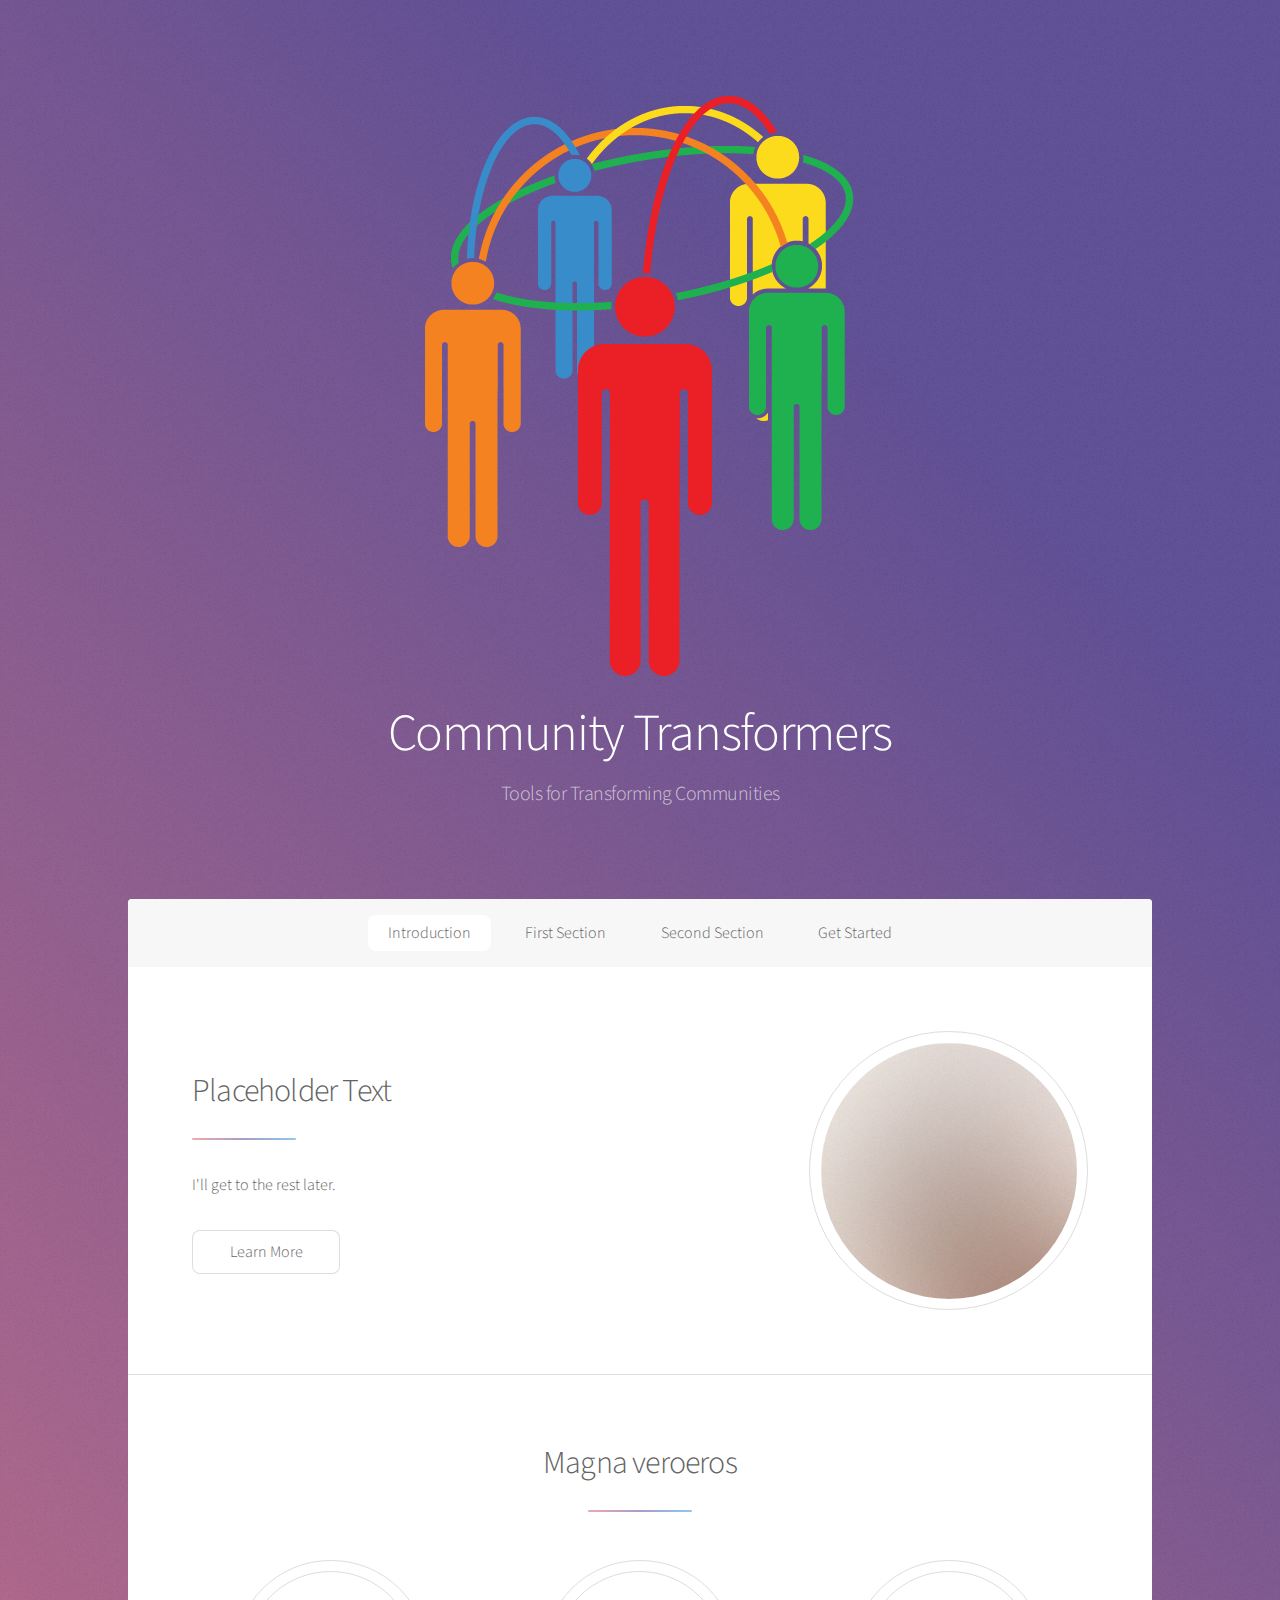
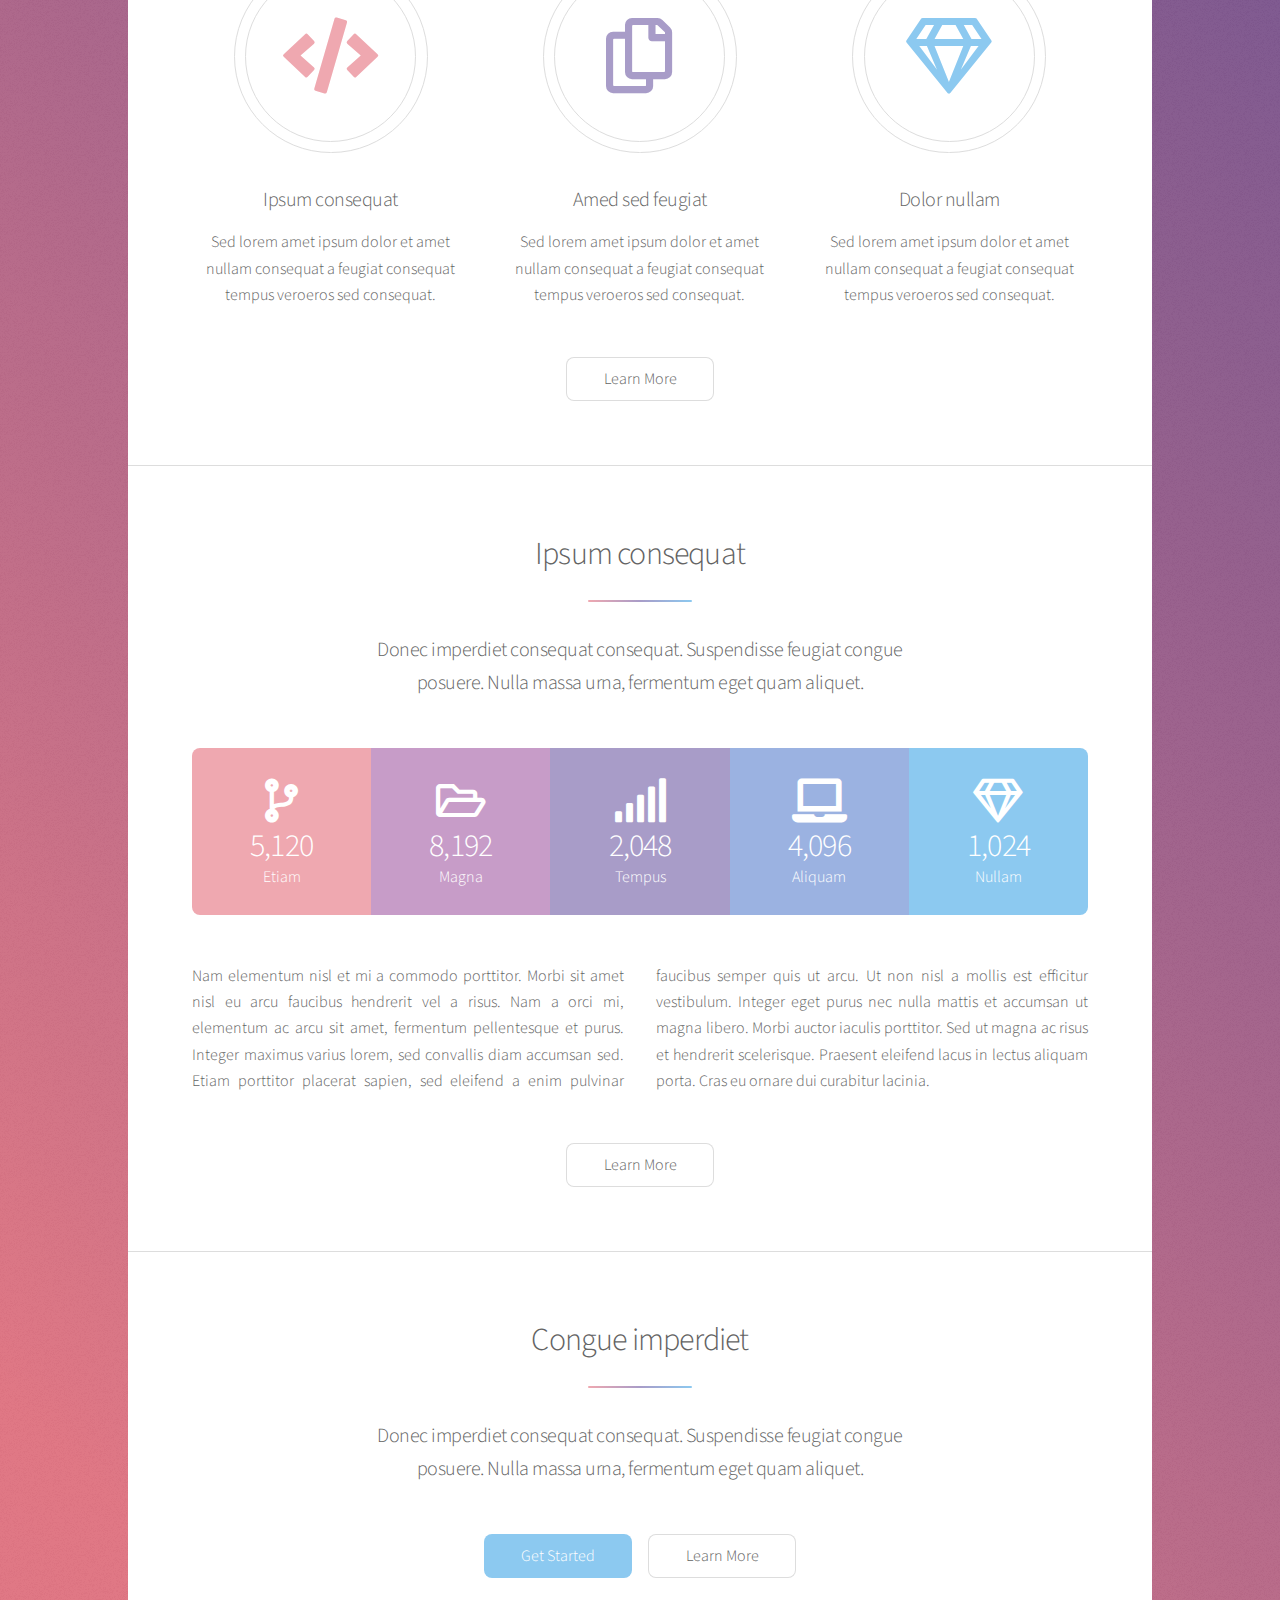
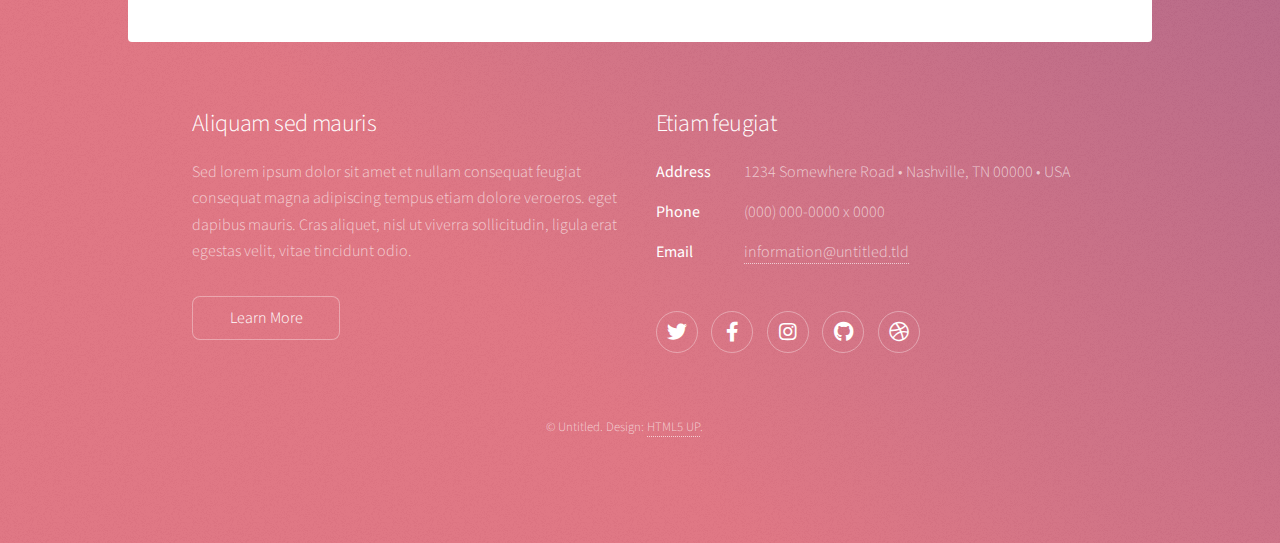
==== commit 17f12260: "Minimal customization" ====
--- a/website/index.html
+++ b/website/index.html
@@ -1,12 +1,7 @@
 <!DOCTYPE HTML>
-<!--
-	Stellar by HTML5 UP
-	html5up.net | @ajlkn
-	Free for personal and commercial use under the CCA 3.0 license (html5up.net/license)
--->
 <html>
 	<head>
-		<title>Stellar by HTML5 UP</title>
+		<title>Community Transformers</title>
 		<meta charset="utf-8" />
 		<meta name="viewport" content="width=device-width, initial-scale=1, user-scalable=no" />
 		<link rel="stylesheet" href="assets/css/main.css" />
@@ -19,10 +14,9 @@
 
 				<!-- Header -->
 					<header id="header" class="alt">
-						<span class="logo"><img src="images/logo.svg" alt="" /></span>
-						<h1>Stellar</h1>
-						<p>Just another free, fully responsive site template<br />
-						built by <a href="https://twitter.com/ajlkn">@ajlkn</a> for <a href="https://html5up.net">HTML5 UP</a>.</p>
+						<span class="logo"><img src="images/CSLogo.png" alt="" /></span>
+						<h1>Community Transformers</h1>
+						<p>Tools for Transforming Communities </p>
 					</header>
 
 				<!-- Nav -->
@@ -43,11 +37,9 @@
 								<div class="spotlight">
 									<div class="content">
 										<header class="major">
-											<h2>Ipsum sed adipiscing</h2>
+											<h2>Placeholder Text</h2>
 										</header>
-										<p>Sed lorem ipsum dolor sit amet nullam consequat feugiat consequat magna
-										adipiscing magna etiam amet veroeros. Lorem ipsum dolor tempus sit cursus.
-										Tempus nisl et nullam lorem ipsum dolor sit amet aliquam.</p>
+										<p>I'll get to the rest later.</p>
 										<ul class="actions">
 											<li><a href="generic.html" class="button">Learn More</a></li>
 										</ul>
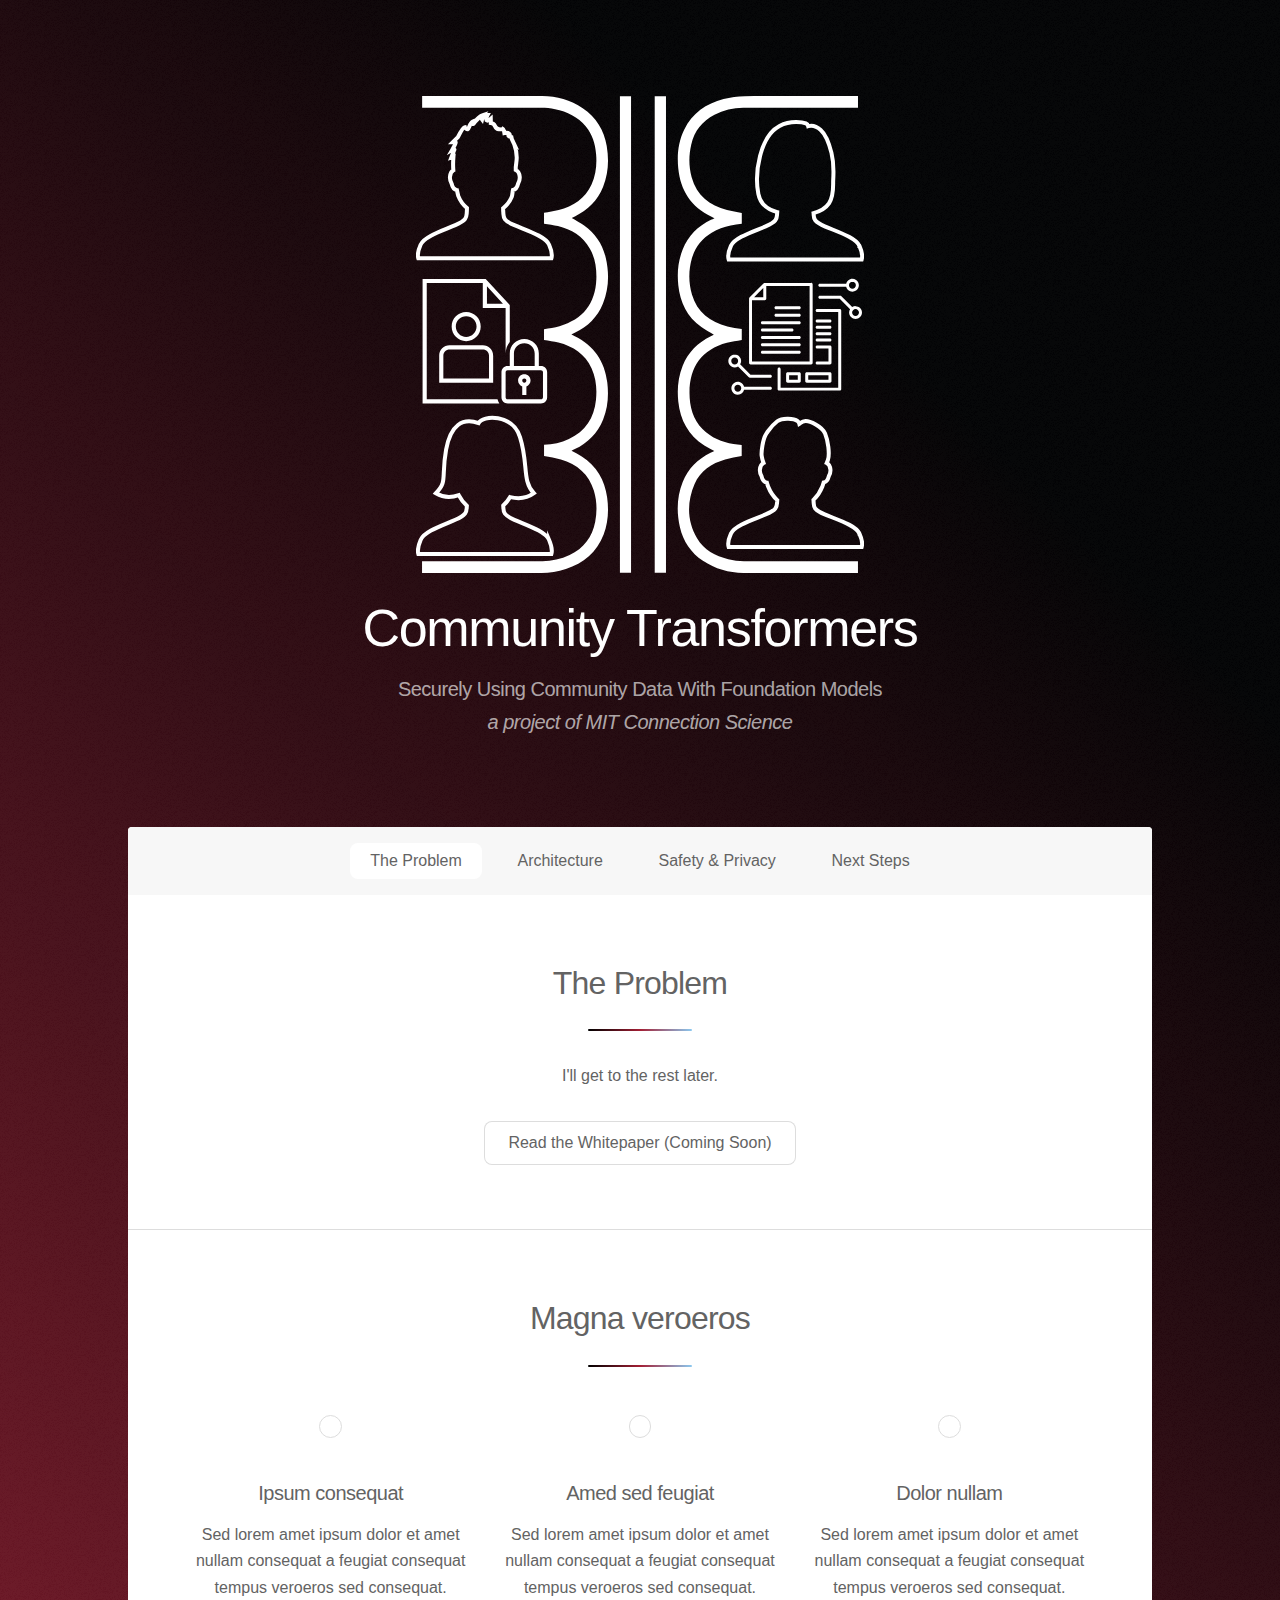
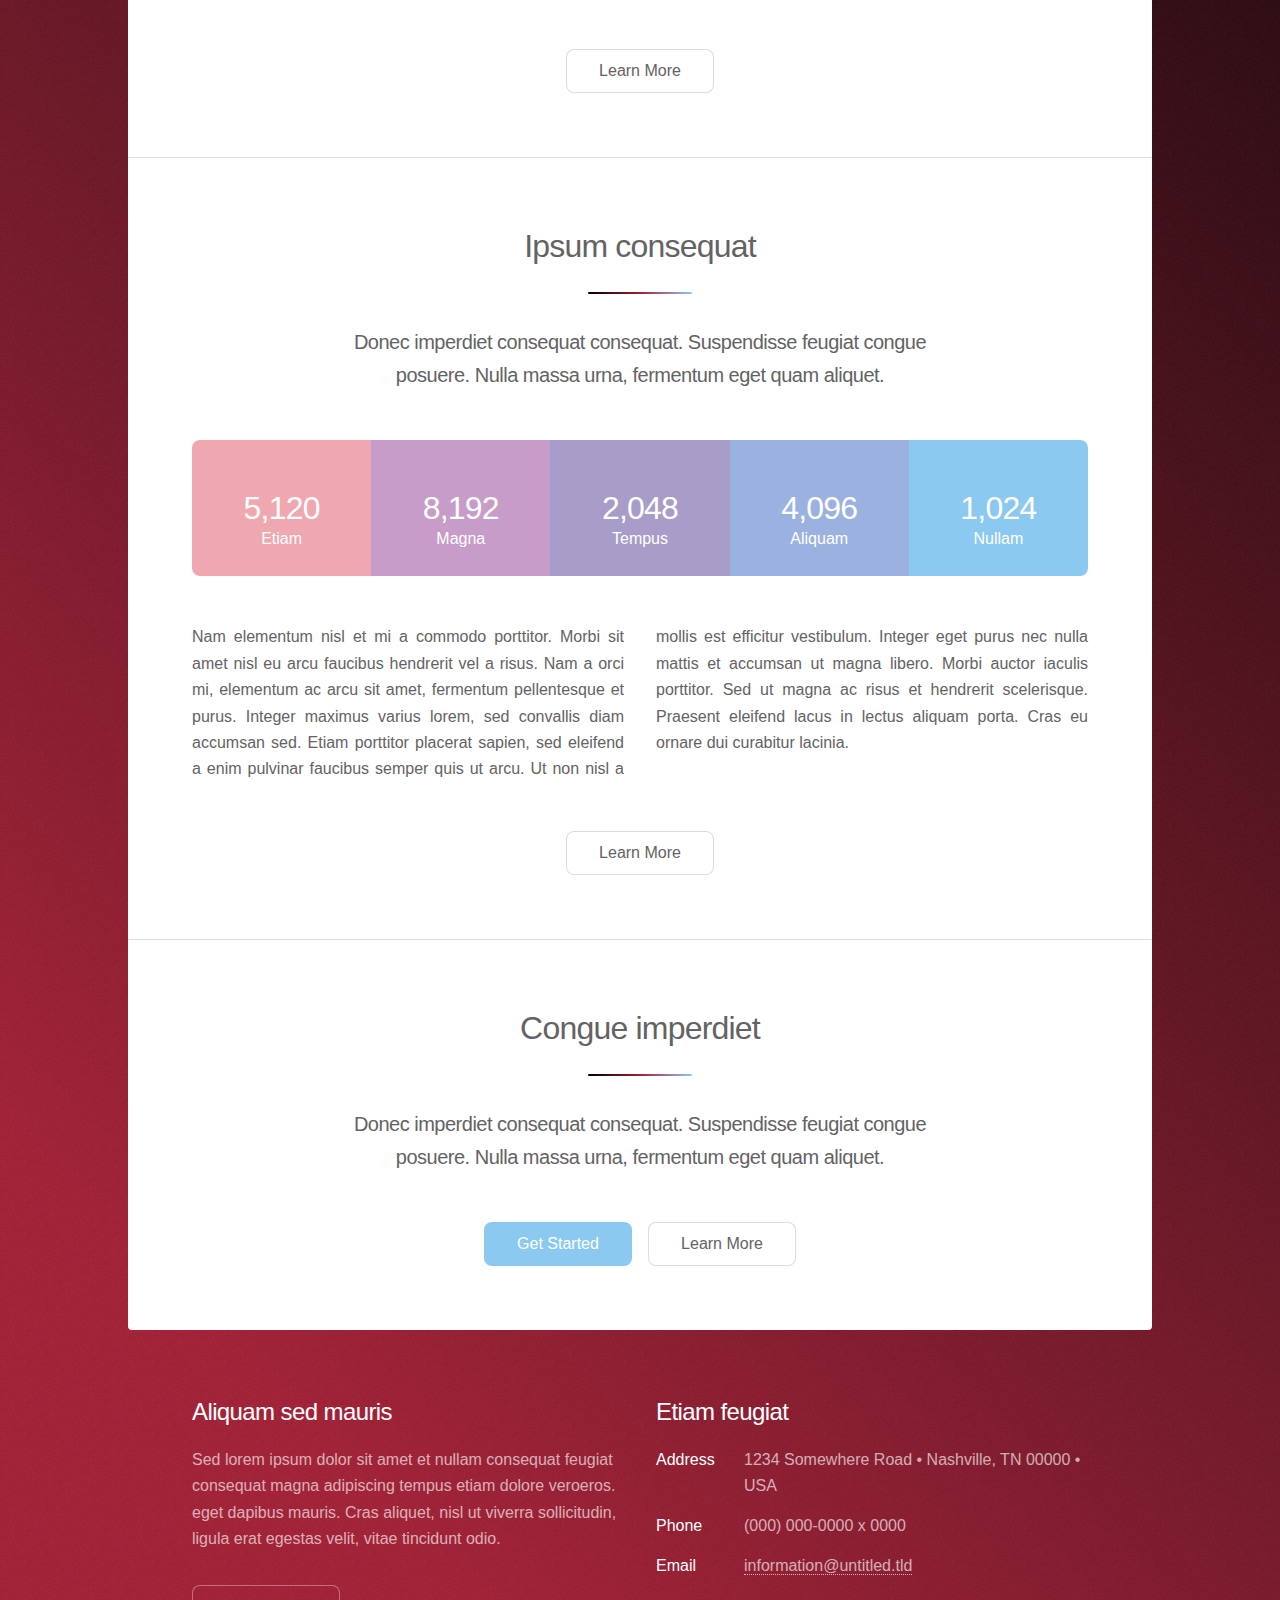
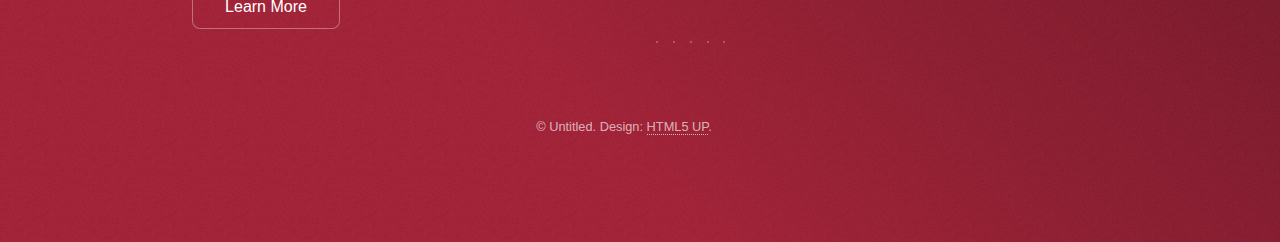
==== commit a209e543: "Creating website (in progress)" ====
--- a/website/index.html
+++ b/website/index.html
@@ -4,7 +4,7 @@
 		<title>Community Transformers</title>
 		<meta charset="utf-8" />
 		<meta name="viewport" content="width=device-width, initial-scale=1, user-scalable=no" />
-		<link rel="stylesheet" href="assets/css/main.css" />
+		<link rel="stylesheet" href="assets/css/maintw.css" />
 		<noscript><link rel="stylesheet" href="assets/css/noscript.css" /></noscript>
 	</head>
 	<body class="is-preload">
@@ -14,18 +14,20 @@
 
 				<!-- Header -->
 					<header id="header" class="alt">
-						<span class="logo"><img src="images/CSLogo.png" alt="" /></span>
+						<span class="logo"><img src="images/logonotextwhite.svg" alt="" /></span>
 						<h1>Community Transformers</h1>
-						<p>Tools for Transforming Communities </p>
+						<p>Securely Using Community Data With Foundation Models
+						<br/>
+						<em>a project of MIT Connection Science</em></p>
 					</header>
 
 				<!-- Nav -->
 					<nav id="nav">
 						<ul>
-							<li><a href="#intro" class="active">Introduction</a></li>
-							<li><a href="#first">First Section</a></li>
-							<li><a href="#second">Second Section</a></li>
-							<li><a href="#cta">Get Started</a></li>
+							<li><a href="#intro" class="active">The Problem</a></li>
+							<li><a href="#architecture">Architecture</a></li>
+							<li><a href="#safety">Safety & Privacy</a></li>
+							<li><a href="#next">Next Steps</a></li>
 						</ul>
 					</nav>
 
@@ -33,18 +35,18 @@
 					<div id="main">
 
 						<!-- Introduction -->
-							<section id="intro" class="main">
+							<section id="intro" class="main special">
 								<div class="spotlight">
 									<div class="content">
 										<header class="major">
-											<h2>Placeholder Text</h2>
+											<h2>The Problem</h2>
 										</header>
 										<p>I'll get to the rest later.</p>
-										<ul class="actions">
-											<li><a href="generic.html" class="button">Learn More</a></li>
+										<ul class="actions special">
+											<li><a href="#" class="button">Read the Whitepaper (Coming Soon)</a></li>
 										</ul>
 									</div>
-									<span class="image"><img src="images/pic01.jpg" alt="" /></span>
+									<!-- <span class="image"><img src="images/pic01.jpg" alt="" /></span> -->
 								</div>
 							</section>
 
--- a/website/assets/css/maintw.css
+++ b/website/assets/css/maintw.css
@@ -0,0 +1,4119 @@
+/*
+! tailwindcss v3.2.7 | MIT License | https://tailwindcss.com
+*/
+
+/*
+1. Prevent padding and border from affecting element width. (https://github.com/mozdevs/cssremedy/issues/4)
+2. Allow adding a border to an element by just adding a border-width. (https://github.com/tailwindcss/tailwindcss/pull/116)
+*/
+
+*,
+::before,
+::after {
+  box-sizing: border-box;
+  /* 1 */
+  border-width: 0;
+  /* 2 */
+  border-style: solid;
+  /* 2 */
+  border-color: #e5e7eb;
+  /* 2 */
+}
+
+::before,
+::after {
+  --tw-content: '';
+}
+
+/*
+1. Use a consistent sensible line-height in all browsers.
+2. Prevent adjustments of font size after orientation changes in iOS.
+3. Use a more readable tab size.
+4. Use the user's configured `sans` font-family by default.
+5. Use the user's configured `sans` font-feature-settings by default.
+*/
+
+html {
+  line-height: 1.5;
+  /* 1 */
+  -webkit-text-size-adjust: 100%;
+  /* 2 */
+  -moz-tab-size: 4;
+  /* 3 */
+  -o-tab-size: 4;
+     tab-size: 4;
+  /* 3 */
+  font-family: ui-sans-serif, system-ui, -apple-system, BlinkMacSystemFont, "Segoe UI", Roboto, "Helvetica Neue", Arial, "Noto Sans", sans-serif, "Apple Color Emoji", "Segoe UI Emoji", "Segoe UI Symbol", "Noto Color Emoji";
+  /* 4 */
+  font-feature-settings: normal;
+  /* 5 */
+}
+
+/*
+1. Remove the margin in all browsers.
+2. Inherit line-height from `html` so users can set them as a class directly on the `html` element.
+*/
+
+body {
+  margin: 0;
+  /* 1 */
+  line-height: inherit;
+  /* 2 */
+}
+
+/*
+1. Add the correct height in Firefox.
+2. Correct the inheritance of border color in Firefox. (https://bugzilla.mozilla.org/show_bug.cgi?id=190655)
+3. Ensure horizontal rules are visible by default.
+*/
+
+hr {
+  height: 0;
+  /* 1 */
+  color: inherit;
+  /* 2 */
+  border-top-width: 1px;
+  /* 3 */
+}
+
+/*
+Add the correct text decoration in Chrome, Edge, and Safari.
+*/
+
+abbr:where([title]) {
+  -webkit-text-decoration: underline dotted;
+          text-decoration: underline dotted;
+}
+
+/*
+Remove the default font size and weight for headings.
+*/
+
+h1,
+h2,
+h3,
+h4,
+h5,
+h6 {
+  font-size: inherit;
+  font-weight: inherit;
+}
+
+/*
+Reset links to optimize for opt-in styling instead of opt-out.
+*/
+
+a {
+  color: inherit;
+  text-decoration: inherit;
+}
+
+/*
+Add the correct font weight in Edge and Safari.
+*/
+
+b,
+strong {
+  font-weight: bolder;
+}
+
+/*
+1. Use the user's configured `mono` font family by default.
+2. Correct the odd `em` font sizing in all browsers.
+*/
+
+code,
+kbd,
+samp,
+pre {
+  font-family: ui-monospace, SFMono-Regular, Menlo, Monaco, Consolas, "Liberation Mono", "Courier New", monospace;
+  /* 1 */
+  font-size: 1em;
+  /* 2 */
+}
+
+/*
+Add the correct font size in all browsers.
+*/
+
+small {
+  font-size: 80%;
+}
+
+/*
+Prevent `sub` and `sup` elements from affecting the line height in all browsers.
+*/
+
+sub,
+sup {
+  font-size: 75%;
+  line-height: 0;
+  position: relative;
+  vertical-align: baseline;
+}
+
+sub {
+  bottom: -0.25em;
+}
+
+sup {
+  top: -0.5em;
+}
+
+/*
+1. Remove text indentation from table contents in Chrome and Safari. (https://bugs.chromium.org/p/chromium/issues/detail?id=999088, https://bugs.webkit.org/show_bug.cgi?id=201297)
+2. Correct table border color inheritance in all Chrome and Safari. (https://bugs.chromium.org/p/chromium/issues/detail?id=935729, https://bugs.webkit.org/show_bug.cgi?id=195016)
+3. Remove gaps between table borders by default.
+*/
+
+table {
+  text-indent: 0;
+  /* 1 */
+  border-color: inherit;
+  /* 2 */
+  border-collapse: collapse;
+  /* 3 */
+}
+
+/*
+1. Change the font styles in all browsers.
+2. Remove the margin in Firefox and Safari.
+3. Remove default padding in all browsers.
+*/
+
+button,
+input,
+optgroup,
+select,
+textarea {
+  font-family: inherit;
+  /* 1 */
+  font-size: 100%;
+  /* 1 */
+  font-weight: inherit;
+  /* 1 */
+  line-height: inherit;
+  /* 1 */
+  color: inherit;
+  /* 1 */
+  margin: 0;
+  /* 2 */
+  padding: 0;
+  /* 3 */
+}
+
+/*
+Remove the inheritance of text transform in Edge and Firefox.
+*/
+
+button,
+select {
+  text-transform: none;
+}
+
+/*
+1. Correct the inability to style clickable types in iOS and Safari.
+2. Remove default button styles.
+*/
+
+button,
+[type='button'],
+[type='reset'],
+[type='submit'] {
+  -webkit-appearance: button;
+  /* 1 */
+  background-color: transparent;
+  /* 2 */
+  background-image: none;
+  /* 2 */
+}
+
+/*
+Use the modern Firefox focus style for all focusable elements.
+*/
+
+:-moz-focusring {
+  outline: auto;
+}
+
+/*
+Remove the additional `:invalid` styles in Firefox. (https://github.com/mozilla/gecko-dev/blob/2f9eacd9d3d995c937b4251a5557d95d494c9be1/layout/style/res/forms.css#L728-L737)
+*/
+
+:-moz-ui-invalid {
+  box-shadow: none;
+}
+
+/*
+Add the correct vertical alignment in Chrome and Firefox.
+*/
+
+progress {
+  vertical-align: baseline;
+}
+
+/*
+Correct the cursor style of increment and decrement buttons in Safari.
+*/
+
+::-webkit-inner-spin-button,
+::-webkit-outer-spin-button {
+  height: auto;
+}
+
+/*
+1. Correct the odd appearance in Chrome and Safari.
+2. Correct the outline style in Safari.
+*/
+
+[type='search'] {
+  -webkit-appearance: textfield;
+  /* 1 */
+  outline-offset: -2px;
+  /* 2 */
+}
+
+/*
+Remove the inner padding in Chrome and Safari on macOS.
+*/
+
+::-webkit-search-decoration {
+  -webkit-appearance: none;
+}
+
+/*
+1. Correct the inability to style clickable types in iOS and Safari.
+2. Change font properties to `inherit` in Safari.
+*/
+
+::-webkit-file-upload-button {
+  -webkit-appearance: button;
+  /* 1 */
+  font: inherit;
+  /* 2 */
+}
+
+/*
+Add the correct display in Chrome and Safari.
+*/
+
+summary {
+  display: list-item;
+}
+
+/*
+Removes the default spacing and border for appropriate elements.
+*/
+
+blockquote,
+dl,
+dd,
+h1,
+h2,
+h3,
+h4,
+h5,
+h6,
+hr,
+figure,
+p,
+pre {
+  margin: 0;
+}
+
+fieldset {
+  margin: 0;
+  padding: 0;
+}
+
+legend {
+  padding: 0;
+}
+
+ol,
+ul,
+menu {
+  list-style: none;
+  margin: 0;
+  padding: 0;
+}
+
+/*
+Prevent resizing textareas horizontally by default.
+*/
+
+textarea {
+  resize: vertical;
+}
+
+/*
+1. Reset the default placeholder opacity in Firefox. (https://github.com/tailwindlabs/tailwindcss/issues/3300)
+2. Set the default placeholder color to the user's configured gray 400 color.
+*/
+
+input::-moz-placeholder, textarea::-moz-placeholder {
+  opacity: 1;
+  /* 1 */
+  color: #9ca3af;
+  /* 2 */
+}
+
+input::placeholder,
+textarea::placeholder {
+  opacity: 1;
+  /* 1 */
+  color: #9ca3af;
+  /* 2 */
+}
+
+/*
+Set the default cursor for buttons.
+*/
+
+button,
+[role="button"] {
+  cursor: pointer;
+}
+
+/*
+Make sure disabled buttons don't get the pointer cursor.
+*/
+
+:disabled {
+  cursor: default;
+}
+
+/*
+1. Make replaced elements `display: block` by default. (https://github.com/mozdevs/cssremedy/issues/14)
+2. Add `vertical-align: middle` to align replaced elements more sensibly by default. (https://github.com/jensimmons/cssremedy/issues/14#issuecomment-634934210)
+   This can trigger a poorly considered lint error in some tools but is included by design.
+*/
+
+img,
+svg,
+video,
+canvas,
+audio,
+iframe,
+embed,
+object {
+  display: block;
+  /* 1 */
+  vertical-align: middle;
+  /* 2 */
+}
+
+/*
+Constrain images and videos to the parent width and preserve their intrinsic aspect ratio. (https://github.com/mozdevs/cssremedy/issues/14)
+*/
+
+img,
+video {
+  max-width: 100%;
+  height: auto;
+}
+
+/* Make elements with the HTML hidden attribute stay hidden by default */
+
+[hidden] {
+  display: none;
+}
+
+*, ::before, ::after {
+  --tw-border-spacing-x: 0;
+  --tw-border-spacing-y: 0;
+  --tw-translate-x: 0;
+  --tw-translate-y: 0;
+  --tw-rotate: 0;
+  --tw-skew-x: 0;
+  --tw-skew-y: 0;
+  --tw-scale-x: 1;
+  --tw-scale-y: 1;
+  --tw-pan-x:  ;
+  --tw-pan-y:  ;
+  --tw-pinch-zoom:  ;
+  --tw-scroll-snap-strictness: proximity;
+  --tw-ordinal:  ;
+  --tw-slashed-zero:  ;
+  --tw-numeric-figure:  ;
+  --tw-numeric-spacing:  ;
+  --tw-numeric-fraction:  ;
+  --tw-ring-inset:  ;
+  --tw-ring-offset-width: 0px;
+  --tw-ring-offset-color: #fff;
+  --tw-ring-color: rgb(59 130 246 / 0.5);
+  --tw-ring-offset-shadow: 0 0 #0000;
+  --tw-ring-shadow: 0 0 #0000;
+  --tw-shadow: 0 0 #0000;
+  --tw-shadow-colored: 0 0 #0000;
+  --tw-blur:  ;
+  --tw-brightness:  ;
+  --tw-contrast:  ;
+  --tw-grayscale:  ;
+  --tw-hue-rotate:  ;
+  --tw-invert:  ;
+  --tw-saturate:  ;
+  --tw-sepia:  ;
+  --tw-drop-shadow:  ;
+  --tw-backdrop-blur:  ;
+  --tw-backdrop-brightness:  ;
+  --tw-backdrop-contrast:  ;
+  --tw-backdrop-grayscale:  ;
+  --tw-backdrop-hue-rotate:  ;
+  --tw-backdrop-invert:  ;
+  --tw-backdrop-opacity:  ;
+  --tw-backdrop-saturate:  ;
+  --tw-backdrop-sepia:  ;
+}
+
+::backdrop {
+  --tw-border-spacing-x: 0;
+  --tw-border-spacing-y: 0;
+  --tw-translate-x: 0;
+  --tw-translate-y: 0;
+  --tw-rotate: 0;
+  --tw-skew-x: 0;
+  --tw-skew-y: 0;
+  --tw-scale-x: 1;
+  --tw-scale-y: 1;
+  --tw-pan-x:  ;
+  --tw-pan-y:  ;
+  --tw-pinch-zoom:  ;
+  --tw-scroll-snap-strictness: proximity;
+  --tw-ordinal:  ;
+  --tw-slashed-zero:  ;
+  --tw-numeric-figure:  ;
+  --tw-numeric-spacing:  ;
+  --tw-numeric-fraction:  ;
+  --tw-ring-inset:  ;
+  --tw-ring-offset-width: 0px;
+  --tw-ring-offset-color: #fff;
+  --tw-ring-color: rgb(59 130 246 / 0.5);
+  --tw-ring-offset-shadow: 0 0 #0000;
+  --tw-ring-shadow: 0 0 #0000;
+  --tw-shadow: 0 0 #0000;
+  --tw-shadow-colored: 0 0 #0000;
+  --tw-blur:  ;
+  --tw-brightness:  ;
+  --tw-contrast:  ;
+  --tw-grayscale:  ;
+  --tw-hue-rotate:  ;
+  --tw-invert:  ;
+  --tw-saturate:  ;
+  --tw-sepia:  ;
+  --tw-drop-shadow:  ;
+  --tw-backdrop-blur:  ;
+  --tw-backdrop-brightness:  ;
+  --tw-backdrop-contrast:  ;
+  --tw-backdrop-grayscale:  ;
+  --tw-backdrop-hue-rotate:  ;
+  --tw-backdrop-invert:  ;
+  --tw-backdrop-opacity:  ;
+  --tw-backdrop-saturate:  ;
+  --tw-backdrop-sepia:  ;
+}
+
+/*
+	Stellar by HTML5 UP
+	html5up.net | @ajlkn
+	Free for personal and commercial use under the CCA 3.0 license (html5up.net/license)
+*/
+
+html, body, div, span, applet, object,
+iframe, h1, h2, h3, h4, h5, h6, p, blockquote,
+pre, a, abbr, acronym, address, big, cite,
+code, del, dfn, em, img, ins, kbd, q, s, samp,
+small, strike, strong, sub, sup, tt, var, b,
+u, i, center, dl, dt, dd, ol, ul, li, fieldset,
+form, label, legend, table, caption, tbody,
+tfoot, thead, tr, th, td, article, aside,
+canvas, details, embed, figure, figcaption,
+footer, header, hgroup, menu, nav, output, ruby,
+section, summary, time, mark, audio, video {
+  margin: 0;
+  padding: 0;
+  border: 0;
+  font-size: 100%;
+  font: inherit;
+  vertical-align: baseline;
+}
+
+article, aside, details, figcaption, figure,
+footer, header, hgroup, menu, nav, section {
+  display: block;
+}
+
+body {
+  line-height: 1;
+}
+
+ol, ul {
+  list-style: none;
+}
+
+blockquote, q {
+  quotes: none;
+}
+
+blockquote:before, blockquote:after, q:before, q:after {
+  content: '';
+  content: none;
+}
+
+table {
+  border-collapse: collapse;
+  border-spacing: 0;
+}
+
+body {
+  -webkit-text-size-adjust: none;
+}
+
+mark {
+  background-color: transparent;
+  color: inherit;
+}
+
+input::-moz-focus-inner {
+  border: 0;
+  padding: 0;
+}
+
+input, select, textarea {
+  -moz-appearance: none;
+  -webkit-appearance: none;
+  appearance: none;
+}
+
+/* Basic */
+
+body {
+  -ms-overflow-style: scrollbar;
+}
+
+@media screen and (max-width: 480px) {
+  html, body {
+    min-width: 320px;
+  }
+}
+
+html {
+  box-sizing: border-box;
+}
+
+*, *:before, *:after {
+  box-sizing: inherit;
+}
+
+body {
+  background-color: #935d8c;
+  background-image: url("images/overlay.png"), linear-gradient(45deg, #A31F34 15%, #000000 85%);
+}
+
+body.is-preload *, body.is-preload *:before, body.is-preload *:after {
+  animation: none !important;
+  transition: none !important;
+}
+
+/* Type */
+
+body {
+  background-color: #935d8c;
+  color: rgba(255, 255, 255, 0.65);
+}
+
+body, input, select, textarea {
+  font-family: "Source Sans Pro", Helvetica, sans-serif;
+  font-size: 17pt;
+  font-weight: 300;
+  line-height: 1.65;
+}
+
+@media screen and (max-width: 1680px) {
+  body, input, select, textarea {
+    font-size: 14pt;
+  }
+}
+
+@media screen and (max-width: 1280px) {
+  body, input, select, textarea {
+    font-size: 12pt;
+  }
+}
+
+@media screen and (max-width: 360px) {
+  body, input, select, textarea {
+    font-size: 11pt;
+  }
+}
+
+a {
+  transition: color 0.2s ease, border-bottom 0.2s ease;
+  text-decoration: none;
+  border-bottom: dotted 1px;
+  color: inherit;
+}
+
+a:hover {
+  border-bottom-color: transparent;
+}
+
+strong, b {
+  font-weight: 400;
+}
+
+em, i {
+  font-style: italic;
+}
+
+p {
+  margin: 0 0 2em 0;
+}
+
+p.content {
+  -moz-columns: 20em 2;
+  -ms-columns: 20em 2;
+  columns: 20em 2;
+  -moz-column-gap: 2em;
+  -ms-column-gap: 2em;
+  column-gap: 2em;
+  text-align: justify;
+}
+
+h1, h2, h3, h4, h5, h6 {
+  font-weight: 300;
+  line-height: 1.5;
+  margin: 0 0 0.7em 0;
+  letter-spacing: -0.025em;
+}
+
+h1 a, h2 a, h3 a, h4 a, h5 a, h6 a {
+  color: inherit;
+  text-decoration: none;
+}
+
+h1 {
+  font-size: 2.5em;
+  line-height: 1.2;
+}
+
+h2 {
+  font-size: 1.5em;
+}
+
+h3 {
+  font-size: 1.25em;
+}
+
+h4 {
+  font-size: 1.1em;
+}
+
+h5 {
+  font-size: 0.9em;
+}
+
+h6 {
+  font-size: 0.7em;
+}
+
+@media screen and (max-width: 736px) {
+  h1 {
+    font-size: 2em;
+  }
+}
+
+sub {
+  font-size: 0.8em;
+  position: relative;
+  top: 0.5em;
+}
+
+sup {
+  font-size: 0.8em;
+  position: relative;
+  top: -0.5em;
+}
+
+blockquote {
+  border-left: solid 4px;
+  font-style: italic;
+  margin: 0 0 2em 0;
+  padding: 0.5em 0 0.5em 2em;
+}
+
+code {
+  border-radius: 8px;
+  border: solid 1px;
+  font-family: "Courier New", monospace;
+  font-size: 0.9em;
+  margin: 0 0.25em;
+  padding: 0.25em 0.65em;
+}
+
+pre {
+  -webkit-overflow-scrolling: touch;
+  font-family: "Courier New", monospace;
+  font-size: 0.9em;
+  margin: 0 0 2em 0;
+}
+
+pre code {
+  display: block;
+  line-height: 1.75;
+  padding: 1em 1.5em;
+  overflow-x: auto;
+}
+
+hr {
+  border: 0;
+  border-bottom: solid 1px;
+  margin: 2em 0;
+}
+
+hr.major {
+  margin: 3em 0;
+}
+
+.align-left {
+  text-align: left;
+}
+
+.align-center {
+  text-align: center;
+}
+
+.align-right {
+  text-align: right;
+}
+
+input, select, textarea {
+  color: #ffffff;
+}
+
+a:hover {
+  color: #ffffff;
+}
+
+strong, b {
+  color: #ffffff;
+}
+
+h1, h2, h3, h4, h5, h6 {
+  color: #ffffff;
+}
+
+blockquote {
+  border-left-color: rgba(255, 255, 255, 0.35);
+}
+
+code {
+  background: rgba(255, 255, 255, 0.075);
+  border-color: rgba(255, 255, 255, 0.35);
+}
+
+hr {
+  border-bottom-color: rgba(255, 255, 255, 0.35);
+}
+
+/* Row */
+
+.row {
+  display: flex;
+  flex-wrap: wrap;
+  box-sizing: border-box;
+  align-items: stretch;
+}
+
+.row > * {
+  box-sizing: border-box;
+}
+
+.row.gtr-uniform > * > :last-child {
+  margin-bottom: 0;
+}
+
+.row.aln-left {
+  justify-content: flex-start;
+}
+
+.row.aln-center {
+  justify-content: center;
+}
+
+.row.aln-right {
+  justify-content: flex-end;
+}
+
+.row.aln-top {
+  align-items: flex-start;
+}
+
+.row.aln-middle {
+  align-items: center;
+}
+
+.row.aln-bottom {
+  align-items: flex-end;
+}
+
+.row > .imp {
+  order: -1;
+}
+
+.row > .col-1 {
+  width: 8.33333%;
+}
+
+.row > .off-1 {
+  margin-left: 8.33333%;
+}
+
+.row > .col-2 {
+  width: 16.66667%;
+}
+
+.row > .off-2 {
+  margin-left: 16.66667%;
+}
+
+.row > .col-3 {
+  width: 25%;
+}
+
+.row > .off-3 {
+  margin-left: 25%;
+}
+
+.row > .col-4 {
+  width: 33.33333%;
+}
+
+.row > .off-4 {
+  margin-left: 33.33333%;
+}
+
+.row > .col-5 {
+  width: 41.66667%;
+}
+
+.row > .off-5 {
+  margin-left: 41.66667%;
+}
+
+.row > .col-6 {
+  width: 50%;
+}
+
+.row > .off-6 {
+  margin-left: 50%;
+}
+
+.row > .col-7 {
+  width: 58.33333%;
+}
+
+.row > .off-7 {
+  margin-left: 58.33333%;
+}
+
+.row > .col-8 {
+  width: 66.66667%;
+}
+
+.row > .off-8 {
+  margin-left: 66.66667%;
+}
+
+.row > .col-9 {
+  width: 75%;
+}
+
+.row > .off-9 {
+  margin-left: 75%;
+}
+
+.row > .col-10 {
+  width: 83.33333%;
+}
+
+.row > .off-10 {
+  margin-left: 83.33333%;
+}
+
+.row > .col-11 {
+  width: 91.66667%;
+}
+
+.row > .off-11 {
+  margin-left: 91.66667%;
+}
+
+.row > .col-12 {
+  width: 100%;
+}
+
+.row > .off-12 {
+  margin-left: 100%;
+}
+
+.row.gtr-0 {
+  margin-top: 0;
+  margin-left: 0em;
+}
+
+.row.gtr-0 > * {
+  padding: 0 0 0 0em;
+}
+
+.row.gtr-0.gtr-uniform {
+  margin-top: 0em;
+}
+
+.row.gtr-0.gtr-uniform > * {
+  padding-top: 0em;
+}
+
+.row.gtr-25 {
+  margin-top: 0;
+  margin-left: -0.375em;
+}
+
+.row.gtr-25 > * {
+  padding: 0 0 0 0.375em;
+}
+
+.row.gtr-25.gtr-uniform {
+  margin-top: -0.375em;
+}
+
+.row.gtr-25.gtr-uniform > * {
+  padding-top: 0.375em;
+}
+
+.row.gtr-50 {
+  margin-top: 0;
+  margin-left: -0.75em;
+}
+
+.row.gtr-50 > * {
+  padding: 0 0 0 0.75em;
+}
+
+.row.gtr-50.gtr-uniform {
+  margin-top: -0.75em;
+}
+
+.row.gtr-50.gtr-uniform > * {
+  padding-top: 0.75em;
+}
+
+.row {
+  margin-top: 0;
+  margin-left: -1.5em;
+}
+
+.row > * {
+  padding: 0 0 0 1.5em;
+}
+
+.row.gtr-uniform {
+  margin-top: -1.5em;
+}
+
+.row.gtr-uniform > * {
+  padding-top: 1.5em;
+}
+
+.row.gtr-150 {
+  margin-top: 0;
+  margin-left: -2.25em;
+}
+
+.row.gtr-150 > * {
+  padding: 0 0 0 2.25em;
+}
+
+.row.gtr-150.gtr-uniform {
+  margin-top: -2.25em;
+}
+
+.row.gtr-150.gtr-uniform > * {
+  padding-top: 2.25em;
+}
+
+.row.gtr-200 {
+  margin-top: 0;
+  margin-left: -3em;
+}
+
+.row.gtr-200 > * {
+  padding: 0 0 0 3em;
+}
+
+.row.gtr-200.gtr-uniform {
+  margin-top: -3em;
+}
+
+.row.gtr-200.gtr-uniform > * {
+  padding-top: 3em;
+}
+
+@media screen and (max-width: 1680px) {
+  .row {
+    display: flex;
+    flex-wrap: wrap;
+    box-sizing: border-box;
+    align-items: stretch;
+  }
+
+  .row > * {
+    box-sizing: border-box;
+  }
+
+  .row.gtr-uniform > * > :last-child {
+    margin-bottom: 0;
+  }
+
+  .row.aln-left {
+    justify-content: flex-start;
+  }
+
+  .row.aln-center {
+    justify-content: center;
+  }
+
+  .row.aln-right {
+    justify-content: flex-end;
+  }
+
+  .row.aln-top {
+    align-items: flex-start;
+  }
+
+  .row.aln-middle {
+    align-items: center;
+  }
+
+  .row.aln-bottom {
+    align-items: flex-end;
+  }
+
+  .row > .imp-xlarge {
+    order: -1;
+  }
+
+  .row > .col-1-xlarge {
+    width: 8.33333%;
+  }
+
+  .row > .off-1-xlarge {
+    margin-left: 8.33333%;
+  }
+
+  .row > .col-2-xlarge {
+    width: 16.66667%;
+  }
+
+  .row > .off-2-xlarge {
+    margin-left: 16.66667%;
+  }
+
+  .row > .col-3-xlarge {
+    width: 25%;
+  }
+
+  .row > .off-3-xlarge {
+    margin-left: 25%;
+  }
+
+  .row > .col-4-xlarge {
+    width: 33.33333%;
+  }
+
+  .row > .off-4-xlarge {
+    margin-left: 33.33333%;
+  }
+
+  .row > .col-5-xlarge {
+    width: 41.66667%;
+  }
+
+  .row > .off-5-xlarge {
+    margin-left: 41.66667%;
+  }
+
+  .row > .col-6-xlarge {
+    width: 50%;
+  }
+
+  .row > .off-6-xlarge {
+    margin-left: 50%;
+  }
+
+  .row > .col-7-xlarge {
+    width: 58.33333%;
+  }
+
+  .row > .off-7-xlarge {
+    margin-left: 58.33333%;
+  }
+
+  .row > .col-8-xlarge {
+    width: 66.66667%;
+  }
+
+  .row > .off-8-xlarge {
+    margin-left: 66.66667%;
+  }
+
+  .row > .col-9-xlarge {
+    width: 75%;
+  }
+
+  .row > .off-9-xlarge {
+    margin-left: 75%;
+  }
+
+  .row > .col-10-xlarge {
+    width: 83.33333%;
+  }
+
+  .row > .off-10-xlarge {
+    margin-left: 83.33333%;
+  }
+
+  .row > .col-11-xlarge {
+    width: 91.66667%;
+  }
+
+  .row > .off-11-xlarge {
+    margin-left: 91.66667%;
+  }
+
+  .row > .col-12-xlarge {
+    width: 100%;
+  }
+
+  .row > .off-12-xlarge {
+    margin-left: 100%;
+  }
+
+  .row.gtr-0 {
+    margin-top: 0;
+    margin-left: 0em;
+  }
+
+  .row.gtr-0 > * {
+    padding: 0 0 0 0em;
+  }
+
+  .row.gtr-0.gtr-uniform {
+    margin-top: 0em;
+  }
+
+  .row.gtr-0.gtr-uniform > * {
+    padding-top: 0em;
+  }
+
+  .row.gtr-25 {
+    margin-top: 0;
+    margin-left: -0.375em;
+  }
+
+  .row.gtr-25 > * {
+    padding: 0 0 0 0.375em;
+  }
+
+  .row.gtr-25.gtr-uniform {
+    margin-top: -0.375em;
+  }
+
+  .row.gtr-25.gtr-uniform > * {
+    padding-top: 0.375em;
+  }
+
+  .row.gtr-50 {
+    margin-top: 0;
+    margin-left: -0.75em;
+  }
+
+  .row.gtr-50 > * {
+    padding: 0 0 0 0.75em;
+  }
+
+  .row.gtr-50.gtr-uniform {
+    margin-top: -0.75em;
+  }
+
+  .row.gtr-50.gtr-uniform > * {
+    padding-top: 0.75em;
+  }
+
+  .row {
+    margin-top: 0;
+    margin-left: -1.5em;
+  }
+
+  .row > * {
+    padding: 0 0 0 1.5em;
+  }
+
+  .row.gtr-uniform {
+    margin-top: -1.5em;
+  }
+
+  .row.gtr-uniform > * {
+    padding-top: 1.5em;
+  }
+
+  .row.gtr-150 {
+    margin-top: 0;
+    margin-left: -2.25em;
+  }
+
+  .row.gtr-150 > * {
+    padding: 0 0 0 2.25em;
+  }
+
+  .row.gtr-150.gtr-uniform {
+    margin-top: -2.25em;
+  }
+
+  .row.gtr-150.gtr-uniform > * {
+    padding-top: 2.25em;
+  }
+
+  .row.gtr-200 {
+    margin-top: 0;
+    margin-left: -3em;
+  }
+
+  .row.gtr-200 > * {
+    padding: 0 0 0 3em;
+  }
+
+  .row.gtr-200.gtr-uniform {
+    margin-top: -3em;
+  }
+
+  .row.gtr-200.gtr-uniform > * {
+    padding-top: 3em;
+  }
+}
+
+@media screen and (max-width: 1280px) {
+  .row {
+    display: flex;
+    flex-wrap: wrap;
+    box-sizing: border-box;
+    align-items: stretch;
+  }
+
+  .row > * {
+    box-sizing: border-box;
+  }
+
+  .row.gtr-uniform > * > :last-child {
+    margin-bottom: 0;
+  }
+
+  .row.aln-left {
+    justify-content: flex-start;
+  }
+
+  .row.aln-center {
+    justify-content: center;
+  }
+
+  .row.aln-right {
+    justify-content: flex-end;
+  }
+
+  .row.aln-top {
+    align-items: flex-start;
+  }
+
+  .row.aln-middle {
+    align-items: center;
+  }
+
+  .row.aln-bottom {
+    align-items: flex-end;
+  }
+
+  .row > .imp-large {
+    order: -1;
+  }
+
+  .row > .col-1-large {
+    width: 8.33333%;
+  }
+
+  .row > .off-1-large {
+    margin-left: 8.33333%;
+  }
+
+  .row > .col-2-large {
+    width: 16.66667%;
+  }
+
+  .row > .off-2-large {
+    margin-left: 16.66667%;
+  }
+
+  .row > .col-3-large {
+    width: 25%;
+  }
+
+  .row > .off-3-large {
+    margin-left: 25%;
+  }
+
+  .row > .col-4-large {
+    width: 33.33333%;
+  }
+
+  .row > .off-4-large {
+    margin-left: 33.33333%;
+  }
+
+  .row > .col-5-large {
+    width: 41.66667%;
+  }
+
+  .row > .off-5-large {
+    margin-left: 41.66667%;
+  }
+
+  .row > .col-6-large {
+    width: 50%;
+  }
+
+  .row > .off-6-large {
+    margin-left: 50%;
+  }
+
+  .row > .col-7-large {
+    width: 58.33333%;
+  }
+
+  .row > .off-7-large {
+    margin-left: 58.33333%;
+  }
+
+  .row > .col-8-large {
+    width: 66.66667%;
+  }
+
+  .row > .off-8-large {
+    margin-left: 66.66667%;
+  }
+
+  .row > .col-9-large {
+    width: 75%;
+  }
+
+  .row > .off-9-large {
+    margin-left: 75%;
+  }
+
+  .row > .col-10-large {
+    width: 83.33333%;
+  }
+
+  .row > .off-10-large {
+    margin-left: 83.33333%;
+  }
+
+  .row > .col-11-large {
+    width: 91.66667%;
+  }
+
+  .row > .off-11-large {
+    margin-left: 91.66667%;
+  }
+
+  .row > .col-12-large {
+    width: 100%;
+  }
+
+  .row > .off-12-large {
+    margin-left: 100%;
+  }
+
+  .row.gtr-0 {
+    margin-top: 0;
+    margin-left: 0em;
+  }
+
+  .row.gtr-0 > * {
+    padding: 0 0 0 0em;
+  }
+
+  .row.gtr-0.gtr-uniform {
+    margin-top: 0em;
+  }
+
+  .row.gtr-0.gtr-uniform > * {
+    padding-top: 0em;
+  }
+
+  .row.gtr-25 {
+    margin-top: 0;
+    margin-left: -0.375em;
+  }
+
+  .row.gtr-25 > * {
+    padding: 0 0 0 0.375em;
+  }
+
+  .row.gtr-25.gtr-uniform {
+    margin-top: -0.375em;
+  }
+
+  .row.gtr-25.gtr-uniform > * {
+    padding-top: 0.375em;
+  }
+
+  .row.gtr-50 {
+    margin-top: 0;
+    margin-left: -0.75em;
+  }
+
+  .row.gtr-50 > * {
+    padding: 0 0 0 0.75em;
+  }
+
+  .row.gtr-50.gtr-uniform {
+    margin-top: -0.75em;
+  }
+
+  .row.gtr-50.gtr-uniform > * {
+    padding-top: 0.75em;
+  }
+
+  .row {
+    margin-top: 0;
+    margin-left: -1.5em;
+  }
+
+  .row > * {
+    padding: 0 0 0 1.5em;
+  }
+
+  .row.gtr-uniform {
+    margin-top: -1.5em;
+  }
+
+  .row.gtr-uniform > * {
+    padding-top: 1.5em;
+  }
+
+  .row.gtr-150 {
+    margin-top: 0;
+    margin-left: -2.25em;
+  }
+
+  .row.gtr-150 > * {
+    padding: 0 0 0 2.25em;
+  }
+
+  .row.gtr-150.gtr-uniform {
+    margin-top: -2.25em;
+  }
+
+  .row.gtr-150.gtr-uniform > * {
+    padding-top: 2.25em;
+  }
+
+  .row.gtr-200 {
+    margin-top: 0;
+    margin-left: -3em;
+  }
+
+  .row.gtr-200 > * {
+    padding: 0 0 0 3em;
+  }
+
+  .row.gtr-200.gtr-uniform {
+    margin-top: -3em;
+  }
+
+  .row.gtr-200.gtr-uniform > * {
+    padding-top: 3em;
+  }
+}
+
+@media screen and (max-width: 980px) {
+  .row {
+    display: flex;
+    flex-wrap: wrap;
+    box-sizing: border-box;
+    align-items: stretch;
+  }
+
+  .row > * {
+    box-sizing: border-box;
+  }
+
+  .row.gtr-uniform > * > :last-child {
+    margin-bottom: 0;
+  }
+
+  .row.aln-left {
+    justify-content: flex-start;
+  }
+
+  .row.aln-center {
+    justify-content: center;
+  }
+
+  .row.aln-right {
+    justify-content: flex-end;
+  }
+
+  .row.aln-top {
+    align-items: flex-start;
+  }
+
+  .row.aln-middle {
+    align-items: center;
+  }
+
+  .row.aln-bottom {
+    align-items: flex-end;
+  }
+
+  .row > .imp-medium {
+    order: -1;
+  }
+
+  .row > .col-1-medium {
+    width: 8.33333%;
+  }
+
+  .row > .off-1-medium {
+    margin-left: 8.33333%;
+  }
+
+  .row > .col-2-medium {
+    width: 16.66667%;
+  }
+
+  .row > .off-2-medium {
+    margin-left: 16.66667%;
+  }
+
+  .row > .col-3-medium {
+    width: 25%;
+  }
+
+  .row > .off-3-medium {
+    margin-left: 25%;
+  }
+
+  .row > .col-4-medium {
+    width: 33.33333%;
+  }
+
+  .row > .off-4-medium {
+    margin-left: 33.33333%;
+  }
+
+  .row > .col-5-medium {
+    width: 41.66667%;
+  }
+
+  .row > .off-5-medium {
+    margin-left: 41.66667%;
+  }
+
+  .row > .col-6-medium {
+    width: 50%;
+  }
+
+  .row > .off-6-medium {
+    margin-left: 50%;
+  }
+
+  .row > .col-7-medium {
+    width: 58.33333%;
+  }
+
+  .row > .off-7-medium {
+    margin-left: 58.33333%;
+  }
+
+  .row > .col-8-medium {
+    width: 66.66667%;
+  }
+
+  .row > .off-8-medium {
+    margin-left: 66.66667%;
+  }
+
+  .row > .col-9-medium {
+    width: 75%;
+  }
+
+  .row > .off-9-medium {
+    margin-left: 75%;
+  }
+
+  .row > .col-10-medium {
+    width: 83.33333%;
+  }
+
+  .row > .off-10-medium {
+    margin-left: 83.33333%;
+  }
+
+  .row > .col-11-medium {
+    width: 91.66667%;
+  }
+
+  .row > .off-11-medium {
+    margin-left: 91.66667%;
+  }
+
+  .row > .col-12-medium {
+    width: 100%;
+  }
+
+  .row > .off-12-medium {
+    margin-left: 100%;
+  }
+
+  .row.gtr-0 {
+    margin-top: 0;
+    margin-left: 0em;
+  }
+
+  .row.gtr-0 > * {
+    padding: 0 0 0 0em;
+  }
+
+  .row.gtr-0.gtr-uniform {
+    margin-top: 0em;
+  }
+
+  .row.gtr-0.gtr-uniform > * {
+    padding-top: 0em;
+  }
+
+  .row.gtr-25 {
+    margin-top: 0;
+    margin-left: -0.375em;
+  }
+
+  .row.gtr-25 > * {
+    padding: 0 0 0 0.375em;
+  }
+
+  .row.gtr-25.gtr-uniform {
+    margin-top: -0.375em;
+  }
+
+  .row.gtr-25.gtr-uniform > * {
+    padding-top: 0.375em;
+  }
+
+  .row.gtr-50 {
+    margin-top: 0;
+    margin-left: -0.75em;
+  }
+
+  .row.gtr-50 > * {
+    padding: 0 0 0 0.75em;
+  }
+
+  .row.gtr-50.gtr-uniform {
+    margin-top: -0.75em;
+  }
+
+  .row.gtr-50.gtr-uniform > * {
+    padding-top: 0.75em;
+  }
+
+  .row {
+    margin-top: 0;
+    margin-left: -1.5em;
+  }
+
+  .row > * {
+    padding: 0 0 0 1.5em;
+  }
+
+  .row.gtr-uniform {
+    margin-top: -1.5em;
+  }
+
+  .row.gtr-uniform > * {
+    padding-top: 1.5em;
+  }
+
+  .row.gtr-150 {
+    margin-top: 0;
+    margin-left: -2.25em;
+  }
+
+  .row.gtr-150 > * {
+    padding: 0 0 0 2.25em;
+  }
+
+  .row.gtr-150.gtr-uniform {
+    margin-top: -2.25em;
+  }
+
+  .row.gtr-150.gtr-uniform > * {
+    padding-top: 2.25em;
+  }
+
+  .row.gtr-200 {
+    margin-top: 0;
+    margin-left: -3em;
+  }
+
+  .row.gtr-200 > * {
+    padding: 0 0 0 3em;
+  }
+
+  .row.gtr-200.gtr-uniform {
+    margin-top: -3em;
+  }
+
+  .row.gtr-200.gtr-uniform > * {
+    padding-top: 3em;
+  }
+}
+
+@media screen and (max-width: 736px) {
+  .row {
+    display: flex;
+    flex-wrap: wrap;
+    box-sizing: border-box;
+    align-items: stretch;
+  }
+
+  .row > * {
+    box-sizing: border-box;
+  }
+
+  .row.gtr-uniform > * > :last-child {
+    margin-bottom: 0;
+  }
+
+  .row.aln-left {
+    justify-content: flex-start;
+  }
+
+  .row.aln-center {
+    justify-content: center;
+  }
+
+  .row.aln-right {
+    justify-content: flex-end;
+  }
+
+  .row.aln-top {
+    align-items: flex-start;
+  }
+
+  .row.aln-middle {
+    align-items: center;
+  }
+
+  .row.aln-bottom {
+    align-items: flex-end;
+  }
+
+  .row > .imp-small {
+    order: -1;
+  }
+
+  .row > .col-1-small {
+    width: 8.33333%;
+  }
+
+  .row > .off-1-small {
+    margin-left: 8.33333%;
+  }
+
+  .row > .col-2-small {
+    width: 16.66667%;
+  }
+
+  .row > .off-2-small {
+    margin-left: 16.66667%;
+  }
+
+  .row > .col-3-small {
+    width: 25%;
+  }
+
+  .row > .off-3-small {
+    margin-left: 25%;
+  }
+
+  .row > .col-4-small {
+    width: 33.33333%;
+  }
+
+  .row > .off-4-small {
+    margin-left: 33.33333%;
+  }
+
+  .row > .col-5-small {
+    width: 41.66667%;
+  }
+
+  .row > .off-5-small {
+    margin-left: 41.66667%;
+  }
+
+  .row > .col-6-small {
+    width: 50%;
+  }
+
+  .row > .off-6-small {
+    margin-left: 50%;
+  }
+
+  .row > .col-7-small {
+    width: 58.33333%;
+  }
+
+  .row > .off-7-small {
+    margin-left: 58.33333%;
+  }
+
+  .row > .col-8-small {
+    width: 66.66667%;
+  }
+
+  .row > .off-8-small {
+    margin-left: 66.66667%;
+  }
+
+  .row > .col-9-small {
+    width: 75%;
+  }
+
+  .row > .off-9-small {
+    margin-left: 75%;
+  }
+
+  .row > .col-10-small {
+    width: 83.33333%;
+  }
+
+  .row > .off-10-small {
+    margin-left: 83.33333%;
+  }
+
+  .row > .col-11-small {
+    width: 91.66667%;
+  }
+
+  .row > .off-11-small {
+    margin-left: 91.66667%;
+  }
+
+  .row > .col-12-small {
+    width: 100%;
+  }
+
+  .row > .off-12-small {
+    margin-left: 100%;
+  }
+
+  .row.gtr-0 {
+    margin-top: 0;
+    margin-left: 0em;
+  }
+
+  .row.gtr-0 > * {
+    padding: 0 0 0 0em;
+  }
+
+  .row.gtr-0.gtr-uniform {
+    margin-top: 0em;
+  }
+
+  .row.gtr-0.gtr-uniform > * {
+    padding-top: 0em;
+  }
+
+  .row.gtr-25 {
+    margin-top: 0;
+    margin-left: -0.25em;
+  }
+
+  .row.gtr-25 > * {
+    padding: 0 0 0 0.25em;
+  }
+
+  .row.gtr-25.gtr-uniform {
+    margin-top: -0.25em;
+  }
+
+  .row.gtr-25.gtr-uniform > * {
+    padding-top: 0.25em;
+  }
+
+  .row.gtr-50 {
+    margin-top: 0;
+    margin-left: -0.5em;
+  }
+
+  .row.gtr-50 > * {
+    padding: 0 0 0 0.5em;
+  }
+
+  .row.gtr-50.gtr-uniform {
+    margin-top: -0.5em;
+  }
+
+  .row.gtr-50.gtr-uniform > * {
+    padding-top: 0.5em;
+  }
+
+  .row {
+    margin-top: 0;
+    margin-left: -1em;
+  }
+
+  .row > * {
+    padding: 0 0 0 1em;
+  }
+
+  .row.gtr-uniform {
+    margin-top: -1em;
+  }
+
+  .row.gtr-uniform > * {
+    padding-top: 1em;
+  }
+
+  .row.gtr-150 {
+    margin-top: 0;
+    margin-left: -1.5em;
+  }
+
+  .row.gtr-150 > * {
+    padding: 0 0 0 1.5em;
+  }
+
+  .row.gtr-150.gtr-uniform {
+    margin-top: -1.5em;
+  }
+
+  .row.gtr-150.gtr-uniform > * {
+    padding-top: 1.5em;
+  }
+
+  .row.gtr-200 {
+    margin-top: 0;
+    margin-left: -2em;
+  }
+
+  .row.gtr-200 > * {
+    padding: 0 0 0 2em;
+  }
+
+  .row.gtr-200.gtr-uniform {
+    margin-top: -2em;
+  }
+
+  .row.gtr-200.gtr-uniform > * {
+    padding-top: 2em;
+  }
+}
+
+@media screen and (max-width: 480px) {
+  .row {
+    display: flex;
+    flex-wrap: wrap;
+    box-sizing: border-box;
+    align-items: stretch;
+  }
+
+  .row > * {
+    box-sizing: border-box;
+  }
+
+  .row.gtr-uniform > * > :last-child {
+    margin-bottom: 0;
+  }
+
+  .row.aln-left {
+    justify-content: flex-start;
+  }
+
+  .row.aln-center {
+    justify-content: center;
+  }
+
+  .row.aln-right {
+    justify-content: flex-end;
+  }
+
+  .row.aln-top {
+    align-items: flex-start;
+  }
+
+  .row.aln-middle {
+    align-items: center;
+  }
+
+  .row.aln-bottom {
+    align-items: flex-end;
+  }
+
+  .row > .imp-xsmall {
+    order: -1;
+  }
+
+  .row > .col-1-xsmall {
+    width: 8.33333%;
+  }
+
+  .row > .off-1-xsmall {
+    margin-left: 8.33333%;
+  }
+
+  .row > .col-2-xsmall {
+    width: 16.66667%;
+  }
+
+  .row > .off-2-xsmall {
+    margin-left: 16.66667%;
+  }
+
+  .row > .col-3-xsmall {
+    width: 25%;
+  }
+
+  .row > .off-3-xsmall {
+    margin-left: 25%;
+  }
+
+  .row > .col-4-xsmall {
+    width: 33.33333%;
+  }
+
+  .row > .off-4-xsmall {
+    margin-left: 33.33333%;
+  }
+
+  .row > .col-5-xsmall {
+    width: 41.66667%;
+  }
+
+  .row > .off-5-xsmall {
+    margin-left: 41.66667%;
+  }
+
+  .row > .col-6-xsmall {
+    width: 50%;
+  }
+
+  .row > .off-6-xsmall {
+    margin-left: 50%;
+  }
+
+  .row > .col-7-xsmall {
+    width: 58.33333%;
+  }
+
+  .row > .off-7-xsmall {
+    margin-left: 58.33333%;
+  }
+
+  .row > .col-8-xsmall {
+    width: 66.66667%;
+  }
+
+  .row > .off-8-xsmall {
+    margin-left: 66.66667%;
+  }
+
+  .row > .col-9-xsmall {
+    width: 75%;
+  }
+
+  .row > .off-9-xsmall {
+    margin-left: 75%;
+  }
+
+  .row > .col-10-xsmall {
+    width: 83.33333%;
+  }
+
+  .row > .off-10-xsmall {
+    margin-left: 83.33333%;
+  }
+
+  .row > .col-11-xsmall {
+    width: 91.66667%;
+  }
+
+  .row > .off-11-xsmall {
+    margin-left: 91.66667%;
+  }
+
+  .row > .col-12-xsmall {
+    width: 100%;
+  }
+
+  .row > .off-12-xsmall {
+    margin-left: 100%;
+  }
+
+  .row.gtr-0 {
+    margin-top: 0;
+    margin-left: 0em;
+  }
+
+  .row.gtr-0 > * {
+    padding: 0 0 0 0em;
+  }
+
+  .row.gtr-0.gtr-uniform {
+    margin-top: 0em;
+  }
+
+  .row.gtr-0.gtr-uniform > * {
+    padding-top: 0em;
+  }
+
+  .row.gtr-25 {
+    margin-top: 0;
+    margin-left: -0.3125em;
+  }
+
+  .row.gtr-25 > * {
+    padding: 0 0 0 0.3125em;
+  }
+
+  .row.gtr-25.gtr-uniform {
+    margin-top: -0.3125em;
+  }
+
+  .row.gtr-25.gtr-uniform > * {
+    padding-top: 0.3125em;
+  }
+
+  .row.gtr-50 {
+    margin-top: 0;
+    margin-left: -0.625em;
+  }
+
+  .row.gtr-50 > * {
+    padding: 0 0 0 0.625em;
+  }
+
+  .row.gtr-50.gtr-uniform {
+    margin-top: -0.625em;
+  }
+
+  .row.gtr-50.gtr-uniform > * {
+    padding-top: 0.625em;
+  }
+
+  .row {
+    margin-top: 0;
+    margin-left: -1.25em;
+  }
+
+  .row > * {
+    padding: 0 0 0 1.25em;
+  }
+
+  .row.gtr-uniform {
+    margin-top: -1.25em;
+  }
+
+  .row.gtr-uniform > * {
+    padding-top: 1.25em;
+  }
+
+  .row.gtr-150 {
+    margin-top: 0;
+    margin-left: -1.875em;
+  }
+
+  .row.gtr-150 > * {
+    padding: 0 0 0 1.875em;
+  }
+
+  .row.gtr-150.gtr-uniform {
+    margin-top: -1.875em;
+  }
+
+  .row.gtr-150.gtr-uniform > * {
+    padding-top: 1.875em;
+  }
+
+  .row.gtr-200 {
+    margin-top: 0;
+    margin-left: -2.5em;
+  }
+
+  .row.gtr-200 > * {
+    padding: 0 0 0 2.5em;
+  }
+
+  .row.gtr-200.gtr-uniform {
+    margin-top: -2.5em;
+  }
+
+  .row.gtr-200.gtr-uniform > * {
+    padding-top: 2.5em;
+  }
+}
+
+/* Box */
+
+.box {
+  border-radius: 8px;
+  border: solid;
+  margin-bottom: 2em;
+  padding: 1.5em;
+}
+
+.box > :last-child,
+		.box > :last-child > :last-child,
+		.box > :last-child > :last-child > :last-child {
+  margin-bottom: 0;
+}
+
+.box.alt {
+  border: 0;
+  border-radius: 0;
+  padding: 0;
+}
+
+.box {
+  border-color: rgba(255, 255, 255, 0.35);
+}
+
+/* Button */
+
+input[type="submit"],
+	input[type="reset"],
+	input[type="button"],
+	button,
+	.button {
+  -moz-appearance: none;
+  -webkit-appearance: none;
+  appearance: none;
+  transition: background-color 0.2s ease-in-out, color 0.2s ease-in-out;
+  border-radius: 8px;
+  border: 0;
+  cursor: pointer;
+  display: inline-block;
+  font-weight: 300;
+  height: 2.75em;
+  line-height: 2.75em;
+  min-width: 9.25em;
+  padding: 0 1.5em;
+  text-align: center;
+  text-decoration: none;
+  white-space: nowrap;
+}
+
+input[type="submit"].icon,
+		input[type="reset"].icon,
+		input[type="button"].icon,
+		button.icon,
+		.button.icon {
+  padding-left: 1.35em;
+}
+
+input[type="submit"].icon:before,
+			input[type="reset"].icon:before,
+			input[type="button"].icon:before,
+			button.icon:before,
+			.button.icon:before {
+  margin-right: 0.5em;
+}
+
+input[type="submit"].fit,
+		input[type="reset"].fit,
+		input[type="button"].fit,
+		button.fit,
+		.button.fit {
+  width: 100%;
+}
+
+input[type="submit"].small,
+		input[type="reset"].small,
+		input[type="button"].small,
+		button.small,
+		.button.small {
+  font-size: 0.8em;
+}
+
+input[type="submit"].large,
+		input[type="reset"].large,
+		input[type="button"].large,
+		button.large,
+		.button.large {
+  font-size: 1.35em;
+}
+
+input[type="submit"].disabled, input[type="submit"]:disabled,
+		input[type="reset"].disabled,
+		input[type="reset"]:disabled,
+		input[type="button"].disabled,
+		input[type="button"]:disabled,
+		button.disabled,
+		button:disabled,
+		.button.disabled,
+		.button:disabled {
+  pointer-events: none;
+  opacity: 0.25;
+}
+
+@media screen and (max-width: 736px) {
+  input[type="submit"],
+			input[type="reset"],
+			input[type="button"],
+			button,
+			.button {
+    min-width: 0;
+  }
+}
+
+input[type="submit"],
+	input[type="reset"],
+	input[type="button"],
+	button,
+	.button {
+  background-color: transparent;
+  box-shadow: inset 0 0 0 1px rgba(255, 255, 255, 0.35);
+  color: #ffffff !important;
+}
+
+input[type="submit"]:hover,
+		input[type="reset"]:hover,
+		input[type="button"]:hover,
+		button:hover,
+		.button:hover {
+  background-color: rgba(255, 255, 255, 0.075);
+}
+
+input[type="submit"]:active,
+		input[type="reset"]:active,
+		input[type="button"]:active,
+		button:active,
+		.button:active {
+  background-color: rgba(255, 255, 255, 0.2);
+}
+
+input[type="submit"].icon:before,
+		input[type="reset"].icon:before,
+		input[type="button"].icon:before,
+		button.icon:before,
+		.button.icon:before {
+  color: rgba(255, 255, 255, 0.5);
+}
+
+input[type="submit"].primary,
+		input[type="reset"].primary,
+		input[type="button"].primary,
+		button.primary,
+		.button.primary {
+  background-color: #8cc9f0;
+  color: #ffffff !important;
+  box-shadow: none;
+}
+
+input[type="submit"].primary:hover,
+			input[type="reset"].primary:hover,
+			input[type="button"].primary:hover,
+			button.primary:hover,
+			.button.primary:hover {
+  background-color: #9acff2;
+}
+
+input[type="submit"].primary:active,
+			input[type="reset"].primary:active,
+			input[type="button"].primary:active,
+			button.primary:active,
+			.button.primary:active {
+  background-color: #7ec3ee;
+}
+
+input[type="submit"].primary.icon:before,
+			input[type="reset"].primary.icon:before,
+			input[type="button"].primary.icon:before,
+			button.primary.icon:before,
+			.button.primary.icon:before {
+  color: #ffffff !important;
+}
+
+/* Form */
+
+form {
+  margin: 0 0 2em 0;
+}
+
+label {
+  display: block;
+  font-size: 0.9em;
+  font-weight: 400;
+  margin: 0 0 1em 0;
+}
+
+input[type="text"],
+	input[type="password"],
+	input[type="email"],
+	select,
+	textarea {
+  -moz-appearance: none;
+  -webkit-appearance: none;
+  appearance: none;
+  border-radius: 8px;
+  border: solid 1px;
+  color: inherit;
+  display: block;
+  outline: 0;
+  padding: 0 1em;
+  text-decoration: none;
+  width: 100%;
+}
+
+input[type="text"]:invalid,
+		input[type="password"]:invalid,
+		input[type="email"]:invalid,
+		select:invalid,
+		textarea:invalid {
+  box-shadow: none;
+}
+
+select {
+  background-size: 1.25rem;
+  background-repeat: no-repeat;
+  background-position: calc(100% - 1rem) center;
+  height: 2.75em;
+  padding-right: 2.75em;
+  text-overflow: ellipsis;
+}
+
+select:focus::-ms-value {
+  background-color: transparent;
+}
+
+select::-ms-expand {
+  display: none;
+}
+
+input[type="text"],
+	input[type="password"],
+	input[type="email"],
+	select {
+  height: 2.75em;
+}
+
+textarea {
+  padding: 0.75em 1em;
+}
+
+input[type="checkbox"],
+	input[type="radio"] {
+  -moz-appearance: none;
+  -webkit-appearance: none;
+  appearance: none;
+  display: block;
+  float: left;
+  margin-right: -2em;
+  opacity: 0;
+  width: 1em;
+  z-index: -1;
+}
+
+input[type="checkbox"] + label,
+		input[type="radio"] + label {
+  text-decoration: none;
+  cursor: pointer;
+  display: inline-block;
+  font-size: 1em;
+  font-weight: 300;
+  padding-left: 2.4em;
+  padding-right: 0.75em;
+  position: relative;
+}
+
+input[type="checkbox"] + label:before,
+			input[type="radio"] + label:before {
+  -moz-osx-font-smoothing: grayscale;
+  -webkit-font-smoothing: antialiased;
+  font-style: normal;
+  font-variant: normal;
+  text-rendering: auto;
+  line-height: 1;
+  text-transform: none !important;
+  font-family: 'Font Awesome 5 Free';
+  font-weight: 900;
+  border-radius: 8px;
+  border: solid 1px;
+  content: '';
+  display: inline-block;
+  font-size: 0.8em;
+  height: 2.0625em;
+  left: 0;
+  line-height: 2.0625em;
+  position: absolute;
+  text-align: center;
+  top: 0;
+  width: 2.0625em;
+}
+
+input[type="checkbox"]:checked + label:before,
+		input[type="radio"]:checked + label:before {
+  content: '\f00c';
+}
+
+input[type="checkbox"] + label:before {
+  border-radius: 8px;
+}
+
+input[type="radio"] + label:before {
+  border-radius: 100%;
+}
+
+::-webkit-input-placeholder {
+  opacity: 1.0;
+}
+
+:-moz-placeholder {
+  opacity: 1.0;
+}
+
+::-moz-placeholder {
+  opacity: 1.0;
+}
+
+:-ms-input-placeholder {
+  opacity: 1.0;
+}
+
+label {
+  color: #ffffff;
+}
+
+input[type="text"],
+	input[type="password"],
+	input[type="email"],
+	select,
+	textarea {
+  background-color: rgba(255, 255, 255, 0.075);
+  border-color: rgba(255, 255, 255, 0.35);
+}
+
+input[type="text"]:focus,
+		input[type="password"]:focus,
+		input[type="email"]:focus,
+		select:focus,
+		textarea:focus {
+  border-color: #8cc9f0;
+  box-shadow: 0 0 0 1px #8cc9f0;
+}
+
+select {
+  background-image: url("data:image/svg+xml;charset=utf8,%3Csvg xmlns='http://www.w3.org/2000/svg' width='40' height='40' preserveAspectRatio='none' viewBox='0 0 40 40'%3E%3Cpath d='M9.4,12.3l10.4,10.4l10.4-10.4c0.2-0.2,0.5-0.4,0.9-0.4c0.3,0,0.6,0.1,0.9,0.4l3.3,3.3c0.2,0.2,0.4,0.5,0.4,0.9 c0,0.4-0.1,0.6-0.4,0.9L20.7,31.9c-0.2,0.2-0.5,0.4-0.9,0.4c-0.3,0-0.6-0.1-0.9-0.4L4.3,17.3c-0.2-0.2-0.4-0.5-0.4-0.9 c0-0.4,0.1-0.6,0.4-0.9l3.3-3.3c0.2-0.2,0.5-0.4,0.9-0.4S9.1,12.1,9.4,12.3z' fill='rgba(255, 255, 255, 0.35)' /%3E%3C/svg%3E");
+}
+
+select option {
+  color: #ffffff;
+  background: #935d8c;
+}
+
+input[type="checkbox"] + label,
+	input[type="radio"] + label {
+  color: rgba(255, 255, 255, 0.65);
+}
+
+input[type="checkbox"] + label:before,
+		input[type="radio"] + label:before {
+  background: rgba(255, 255, 255, 0.075);
+  border-color: rgba(255, 255, 255, 0.35);
+}
+
+input[type="checkbox"]:checked + label:before,
+	input[type="radio"]:checked + label:before {
+  background-color: #ffffff;
+  border-color: #ffffff;
+  color: #935d8c;
+}
+
+input[type="checkbox"]:focus + label:before,
+	input[type="radio"]:focus + label:before {
+  border-color: #8cc9f0;
+  box-shadow: 0 0 0 1px #8cc9f0;
+}
+
+::-webkit-input-placeholder {
+  color: rgba(255, 255, 255, 0.5) !important;
+}
+
+:-moz-placeholder {
+  color: rgba(255, 255, 255, 0.5) !important;
+}
+
+::-moz-placeholder {
+  color: rgba(255, 255, 255, 0.5) !important;
+}
+
+:-ms-input-placeholder {
+  color: rgba(255, 255, 255, 0.5) !important;
+}
+
+.formerize-placeholder {
+  color: rgba(255, 255, 255, 0.5) !important;
+}
+
+/* Icon */
+
+.icon {
+  text-decoration: none;
+  transition: background-color 0.2s ease-in-out, color 0.2s ease-in-out;
+  border-bottom: none;
+  position: relative;
+}
+
+.icon:before {
+  -moz-osx-font-smoothing: grayscale;
+  -webkit-font-smoothing: antialiased;
+  display: inline-block;
+  font-style: normal;
+  font-variant: normal;
+  text-rendering: auto;
+  line-height: 1;
+  text-transform: none !important;
+  font-family: 'Font Awesome 5 Free';
+  font-weight: 400;
+}
+
+.icon > .label {
+  display: none;
+}
+
+.icon:before {
+  line-height: solid;
+}
+
+.icon.solid:before {
+  font-weight: 900;
+}
+
+.icon.brands:before {
+  font-family: 'Font Awesome 5 Brands';
+}
+
+.icon.major {
+  border: solid 1px;
+  display: inline-block;
+  border-radius: 100%;
+  padding: 0.65em;
+  margin: 0 0 2em 0;
+  cursor: default;
+}
+
+.icon.major:before {
+  display: inline-block;
+  font-size: 6.25rem;
+  width: 2.25em;
+  height: 2.25em;
+  line-height: 2.2em;
+  border-radius: 100%;
+  border: solid 1px;
+  text-align: center;
+}
+
+.icon.alt {
+  display: inline-block;
+  border: solid 1px;
+  border-radius: 100%;
+}
+
+.icon.alt:before {
+  display: block;
+  font-size: 1.25em;
+  width: 2em;
+  height: 2em;
+  text-align: center;
+  line-height: 2em;
+}
+
+.icon.style1 {
+  color: #efa8b0;
+}
+
+.icon.style2 {
+  color: #c79cc8;
+}
+
+.icon.style3 {
+  color: #a89cc8;
+}
+
+.icon.style4 {
+  color: #9bb2e1;
+}
+
+.icon.style5 {
+  color: #8cc9f0;
+}
+
+@media screen and (max-width: 1680px) {
+  .icon.major:before {
+    font-size: 5.5rem;
+  }
+}
+
+@media screen and (max-width: 1280px) {
+  .icon.major:before {
+    font-size: 4.75rem;
+  }
+}
+
+@media screen and (max-width: 736px) {
+  .icon.major {
+    margin: 0 0 1.5em 0;
+    padding: 0.35em;
+  }
+
+  .icon.major:before {
+    font-size: 3.5rem;
+  }
+}
+
+.icon.major {
+  border-color: rgba(255, 255, 255, 0.35);
+}
+
+.icon.major:before {
+  border-color: rgba(255, 255, 255, 0.35);
+}
+
+.icon.alt {
+  border-color: rgba(255, 255, 255, 0.35);
+  color: #ffffff;
+}
+
+.icon.alt:hover {
+  background-color: rgba(255, 255, 255, 0.075);
+}
+
+.icon.alt:active {
+  background-color: rgba(255, 255, 255, 0.2);
+}
+
+/* Image */
+
+.image {
+  border-radius: 8px;
+  border: 0;
+  display: inline-block;
+  position: relative;
+}
+
+.image img {
+  border-radius: 8px;
+  display: block;
+}
+
+.image.left, .image.right {
+  max-width: 40%;
+}
+
+.image.left img, .image.right img {
+  width: 100%;
+}
+
+.image.left {
+  float: left;
+  margin: 0 1.5em 1em 0;
+  top: 0.25em;
+}
+
+.image.right {
+  float: right;
+  margin: 0 0 1em 1.5em;
+  top: 0.25em;
+}
+
+.image.fit {
+  display: block;
+  margin: 0 0 2em 0;
+  width: 100%;
+}
+
+.image.fit img {
+  width: 100%;
+}
+
+.image.main {
+  display: block;
+  margin: 0 0 3em 0;
+  width: 100%;
+}
+
+.image.main img {
+  width: 100%;
+}
+
+/* List */
+
+ol {
+  list-style: decimal;
+  margin: 0 0 2em 0;
+  padding-left: 1.25em;
+}
+
+ol li {
+  padding-left: 0.25em;
+}
+
+ul {
+  list-style: disc;
+  margin: 0 0 2em 0;
+  padding-left: 1em;
+}
+
+ul li {
+  padding-left: 0.5em;
+}
+
+ul.alt {
+  list-style: none;
+  padding-left: 0;
+}
+
+ul.alt li {
+  border-top: solid 1px;
+  padding: 0.5em 0;
+}
+
+ul.alt li:first-child {
+  border-top: 0;
+  padding-top: 0;
+}
+
+dl {
+  margin: 0 0 2em 0;
+}
+
+dl dt {
+  display: block;
+  font-weight: 400;
+  margin: 0 0 1em 0;
+}
+
+dl dd {
+  margin-left: 2em;
+}
+
+dl.alt dt {
+  display: block;
+  width: 3em;
+  margin: 0;
+  clear: left;
+  float: left;
+}
+
+dl.alt dd {
+  margin: 0 0 0.85em 5.5em;
+}
+
+dl.alt:after {
+  content: '';
+  display: block;
+  clear: both;
+}
+
+ul.alt li {
+  border-top-color: rgba(255, 255, 255, 0.35);
+}
+
+dl dt {
+  color: #ffffff;
+}
+
+/* Actions */
+
+ul.actions {
+  display: -moz-flex;
+  display: -ms-flex;
+  display: flex;
+  cursor: default;
+  list-style: none;
+  margin-left: -1em;
+  padding-left: 0;
+}
+
+ul.actions li {
+  padding: 0 0 0 1em;
+  vertical-align: middle;
+}
+
+ul.actions.special {
+  -moz-justify-content: center;
+  -ms-justify-content: center;
+  justify-content: center;
+  width: 100%;
+  margin-left: 0;
+}
+
+ul.actions.special li:first-child {
+  padding-left: 0;
+}
+
+ul.actions.stacked {
+  -moz-flex-direction: column;
+  flex-direction: column;
+  margin-left: 0;
+}
+
+ul.actions.stacked li {
+  padding: 1.3em 0 0 0;
+}
+
+ul.actions.stacked li:first-child {
+  padding-top: 0;
+}
+
+ul.actions.fit {
+  width: calc(100% + 1em);
+}
+
+ul.actions.fit li {
+  -moz-flex-grow: 1;
+  -ms-flex-grow: 1;
+  flex-grow: 1;
+  -ms-flex-shrink: 1;
+  flex-shrink: 1;
+  width: 100%;
+}
+
+ul.actions.fit li > * {
+  width: 100%;
+}
+
+ul.actions.fit.stacked {
+  width: 100%;
+}
+
+@media screen and (max-width: 480px) {
+  ul.actions:not(.fixed) {
+    -moz-flex-direction: column;
+    flex-direction: column;
+    margin-left: 0;
+    width: 100% !important;
+  }
+
+  ul.actions:not(.fixed) li {
+    -moz-flex-grow: 1;
+    -ms-flex-grow: 1;
+    flex-grow: 1;
+    -ms-flex-shrink: 1;
+    flex-shrink: 1;
+    padding: 1em 0 0 0;
+    text-align: center;
+    width: 100%;
+  }
+
+  ul.actions:not(.fixed) li > * {
+    width: 100%;
+  }
+
+  ul.actions:not(.fixed) li:first-child {
+    padding-top: 0;
+  }
+
+  ul.actions:not(.fixed) li input[type="submit"],
+					ul.actions:not(.fixed) li input[type="reset"],
+					ul.actions:not(.fixed) li input[type="button"],
+					ul.actions:not(.fixed) li button,
+					ul.actions:not(.fixed) li .button {
+    width: 100%;
+  }
+
+  ul.actions:not(.fixed) li input[type="submit"].icon:before,
+						ul.actions:not(.fixed) li input[type="reset"].icon:before,
+						ul.actions:not(.fixed) li input[type="button"].icon:before,
+						ul.actions:not(.fixed) li button.icon:before,
+						ul.actions:not(.fixed) li .button.icon:before {
+    margin-left: -0.5rem;
+  }
+}
+
+/* Icons */
+
+ul.icons {
+  cursor: default;
+  list-style: none;
+  padding-left: 0;
+}
+
+ul.icons li {
+  display: inline-block;
+  padding: 0 0.65em 0 0;
+}
+
+ul.icons li:last-child {
+  padding-right: 0 !important;
+}
+
+/* Section/Article */
+
+section.special, article.special {
+  text-align: center;
+}
+
+header.major {
+  margin-bottom: 3em;
+}
+
+header.major h2 {
+  font-size: 2em;
+}
+
+header.major h2:after {
+  display: block;
+  content: '';
+  width: 3.25em;
+  height: 2px;
+  margin: 0.7em 0 1em 0;
+  border-radius: 2px;
+}
+
+section.special header.major h2:after, article.special header.major h2:after {
+  margin-left: auto;
+  margin-right: auto;
+}
+
+header.major p {
+  font-size: 1.25em;
+  letter-spacing: -0.025em;
+}
+
+header.major.special {
+  text-align: center;
+}
+
+header.major.special h2:after {
+  margin-left: auto;
+  margin-right: auto;
+}
+
+footer.major {
+  margin-top: 3em;
+}
+
+@media screen and (max-width: 736px) {
+  header.major {
+    margin-bottom: 0;
+  }
+
+  header.major h2 {
+    font-size: 1.5em;
+  }
+
+  header.major p {
+    font-size: 1em;
+    letter-spacing: 0;
+  }
+
+  header.major p br {
+    display: none;
+  }
+
+  footer.major {
+    margin-top: 0;
+  }
+}
+
+header.major h2:after {
+  background-color: rgba(255, 255, 255, 0.35);
+}
+
+/* Table */
+
+.table-wrapper {
+  -webkit-overflow-scrolling: touch;
+  overflow-x: auto;
+}
+
+table {
+  margin: 0 0 2em 0;
+  width: 100%;
+}
+
+table tbody tr {
+  border: solid 1px;
+  border-left: 0;
+  border-right: 0;
+}
+
+table td {
+  padding: 0.75em 0.75em;
+}
+
+table th {
+  font-size: 0.9em;
+  font-weight: 400;
+  padding: 0 0.75em 0.75em 0.75em;
+  text-align: left;
+}
+
+table thead {
+  border-bottom: solid 2px;
+}
+
+table tfoot {
+  border-top: solid 2px;
+}
+
+table.alt {
+  border-collapse: separate;
+}
+
+table.alt tbody tr td {
+  border: solid 1px;
+  border-left-width: 0;
+  border-top-width: 0;
+}
+
+table.alt tbody tr td:first-child {
+  border-left-width: 1px;
+}
+
+table.alt tbody tr:first-child td {
+  border-top-width: 1px;
+}
+
+table.alt thead {
+  border-bottom: 0;
+}
+
+table.alt tfoot {
+  border-top: 0;
+}
+
+table tbody tr {
+  border-color: rgba(255, 255, 255, 0.35);
+}
+
+table tbody tr:nth-child(2n + 1) {
+  background-color: rgba(255, 255, 255, 0.075);
+}
+
+table th {
+  color: #ffffff;
+}
+
+table thead {
+  border-bottom-color: rgba(255, 255, 255, 0.35);
+}
+
+table tfoot {
+  border-top-color: rgba(255, 255, 255, 0.35);
+}
+
+table.alt tbody tr td {
+  border-color: rgba(255, 255, 255, 0.35);
+}
+
+/* Features */
+
+.features {
+  display: -moz-flex;
+  display: -ms-flex;
+  display: flex;
+  flex-wrap: wrap;
+  -moz-justify-content: center;
+  -ms-justify-content: center;
+  justify-content: center;
+  width: calc(100% + 2em);
+  margin: 0 0 3em -2em;
+  padding: 0;
+  list-style: none;
+}
+
+.features li {
+  width: calc(33.33333% - 2em);
+  margin-left: 2em;
+  margin-top: 3em;
+  padding: 0;
+}
+
+.features li:nth-child(1), .features li:nth-child(2), .features li:nth-child(3) {
+  margin-top: 0;
+}
+
+.features li > :last-child {
+  margin-bottom: 0;
+}
+
+@media screen and (max-width: 980px) {
+  .features li {
+    width: calc(50% - 2em);
+  }
+
+  .features li:nth-child(3) {
+    margin-top: 3em;
+  }
+}
+
+@media screen and (max-width: 736px) {
+  .features {
+    width: 100%;
+    margin: 0 0 2em 0;
+  }
+
+  .features li {
+    width: 100%;
+    margin-left: 0;
+    margin-top: 2em;
+  }
+
+  .features li:nth-child(2), .features li:nth-child(3) {
+    margin-top: 2em;
+  }
+}
+
+/* Statistics */
+
+.statistics {
+  display: -moz-flex;
+  display: -ms-flex;
+  display: flex;
+  width: 100%;
+  margin: 0 0 3em 0;
+  padding: 0;
+  list-style: none;
+  cursor: default;
+}
+
+.statistics li {
+  -moz-flex: 1;
+  flex: 1;
+  padding: 1.5em;
+  color: #ffffff;
+  text-align: center;
+}
+
+.statistics li.style1 {
+  background-color: #efa8b0;
+}
+
+.statistics li.style2 {
+  background-color: #c79cc8;
+}
+
+.statistics li.style3 {
+  background-color: #a89cc8;
+}
+
+.statistics li.style4 {
+  background-color: #9bb2e1;
+}
+
+.statistics li.style5 {
+  background-color: #8cc9f0;
+}
+
+.statistics li strong, .statistics li b {
+  display: block;
+  font-size: 2em;
+  line-height: 1.1;
+  color: inherit !important;
+  font-weight: 300;
+  letter-spacing: -0.025em;
+}
+
+.statistics li:first-child {
+  border-top-left-radius: 8px;
+  border-bottom-left-radius: 8px;
+}
+
+.statistics li:last-child {
+  border-top-right-radius: 8px;
+  border-bottom-right-radius: 8px;
+}
+
+.statistics li .icon {
+  display: inline-block;
+}
+
+.statistics li .icon:before {
+  font-size: 2.75rem;
+  line-height: 1.3;
+}
+
+@media screen and (max-width: 980px) {
+  .statistics li strong, .statistics li b {
+    font-size: 1.5em;
+  }
+}
+
+@media screen and (max-width: 736px) {
+  .statistics {
+    display: block;
+    width: 20em;
+    max-width: 100%;
+    margin: 0 auto 2em auto;
+  }
+
+  .statistics li:first-child {
+    border-bottom-left-radius: 0;
+    border-top-right-radius: 8px;
+  }
+
+  .statistics li:last-child {
+    border-top-right-radius: 0;
+    border-bottom-left-radius: 8px;
+  }
+
+  .statistics li .icon:before {
+    font-size: 3.75rem;
+  }
+
+  .statistics li strong, .statistics li b {
+    font-size: 2.5em;
+  }
+}
+
+/* Spotlight */
+
+.spotlight {
+  display: -moz-flex;
+  display: -ms-flex;
+  display: flex;
+  -moz-align-items: center;
+  -ms-align-items: center;
+  align-items: center;
+  margin: 0 0 2em 0;
+}
+
+.spotlight .content {
+  -moz-flex: 1;
+  flex: 1;
+}
+
+.spotlight .content > :last-child {
+  margin-bottom: 0;
+}
+
+.spotlight .content header.major {
+  margin: 0 0 2em 0;
+}
+
+.spotlight .image {
+  display: inline-block;
+  margin-left: 4em;
+  padding: 0.65em;
+  border-radius: 100%;
+  border: solid 1px;
+}
+
+.spotlight .image img {
+  display: block;
+  border-radius: 100%;
+  width: 16em;
+}
+
+@media screen and (max-width: 980px) {
+  .spotlight {
+    -moz-flex-direction: column-reverse;
+    flex-direction: column-reverse;
+    text-align: center;
+  }
+
+  .spotlight .content {
+    -moz-flex: 0 1 auto;
+    flex: 0 1 auto;
+    width: 100%;
+  }
+
+  .spotlight .content header.major h2:after {
+    margin-left: auto;
+    margin-right: auto;
+  }
+
+  .spotlight .content .actions {
+    -moz-justify-content: center;
+    -ms-justify-content: center;
+    justify-content: center;
+    width: calc(100% + 1em);
+  }
+
+  .spotlight .image {
+    -moz-flex: 0 1 auto;
+    flex: 0 1 auto;
+    margin-left: 0;
+    margin-bottom: 2em;
+  }
+}
+
+@media screen and (max-width: 736px) {
+  .spotlight .image {
+    padding: 0.35em;
+  }
+
+  .spotlight .image img {
+    width: 12em;
+  }
+}
+
+.spotlight .image {
+  border-color: rgba(255, 255, 255, 0.35);
+}
+
+/* Header */
+
+#header {
+  padding: 5em 5em 1em 5em ;
+  text-align: center;
+}
+
+#header h1 {
+  margin: 0 0 0.25em 0;
+}
+
+#header p {
+  font-size: 1.25em;
+  letter-spacing: -0.025em;
+}
+
+#header.alt {
+  padding: 7em 5em 4em 5em ;
+}
+
+#header.alt h1 {
+  font-size: 3.25em;
+}
+
+#header.alt > * {
+  transition: opacity 3s ease;
+  transition-delay: 0.5s;
+  opacity: 1;
+}
+
+#header.alt .logo {
+  transition: opacity 1.25s ease, transform 0.5s ease;
+  transition-delay: 0s;
+  display: block;
+  margin: 0 0 1.5em 0;
+}
+
+#header.alt .logo img {
+  display: block;
+  margin: 0 auto;
+  max-width: 50%;
+}
+
+@media screen and (max-width: 1280px) {
+  #header {
+    padding: 4em 4em 0.1em 4em ;
+  }
+
+  #header.alt {
+    padding: 6em 4em 3em 4em ;
+  }
+}
+
+@media screen and (max-width: 980px) {
+  #header {
+    padding: 4em 3em 0.1em 3em ;
+  }
+
+  #header.alt {
+    padding: 5em 3em 2em 3em ;
+  }
+}
+
+@media screen and (max-width: 736px) {
+  #header {
+    padding: 3em 2em 0.1em 2em ;
+  }
+
+  #header p {
+    font-size: 1em;
+    letter-spacing: 0;
+  }
+
+  #header p br {
+    display: none;
+  }
+
+  #header.alt {
+    padding: 4em 2em 1em 2em ;
+  }
+
+  #header.alt h1 {
+    font-size: 2.5em;
+  }
+}
+
+@media screen and (max-width: 480px) {
+  #header {
+    padding: 3em 1.5em 0.1em 1.5em ;
+  }
+
+  #header.alt {
+    padding: 4em 1.5em 1em 1.5em ;
+  }
+}
+
+@media screen and (max-width: 360px) {
+  #header {
+    padding: 2.5em 1em 0.1em 1em ;
+  }
+
+  #header.alt {
+    padding: 3.5em 1em 0.5em 1em ;
+  }
+}
+
+body.is-preload #header.alt > * {
+  opacity: 0;
+}
+
+body.is-preload #header.alt .logo {
+  transform: scale(0.8) rotate(-30deg);
+}
+
+/* Nav */
+
+#nav {
+  transition: background-color 0.2s ease, border-top-left-radius 0.2s ease, border-top-right-radius 0.2s ease, padding 0.2s ease;
+  background-color: #ffffff;
+  color: #636363;
+  position: absolute;
+  width: 64em;
+  max-width: calc(100% - 4em);
+  padding: 1em;
+  background-color: #f7f7f7;
+  border-top-left-radius: 0.25em;
+  border-top-right-radius: 0.25em;
+  cursor: default;
+  text-align: center;
+}
+
+#nav input, #nav select, #nav textarea {
+  color: #636363;
+}
+
+#nav a:hover {
+  color: #636363;
+}
+
+#nav strong, #nav b {
+  color: #636363;
+}
+
+#nav h1, #nav h2, #nav h3, #nav h4, #nav h5, #nav h6 {
+  color: #636363;
+}
+
+#nav blockquote {
+  border-left-color: #dddddd;
+}
+
+#nav code {
+  background: rgba(222, 222, 222, 0.25);
+  border-color: #dddddd;
+}
+
+#nav hr {
+  border-bottom-color: #dddddd;
+}
+
+#nav + #main {
+  padding-top: 4.25em;
+}
+
+#nav ul {
+  margin: 0;
+  padding: 0;
+  list-style: none;
+}
+
+#nav ul li {
+  transition: margin 0.2s ease;
+  display: inline-block;
+  margin: 0 0.35em;
+  padding: 0;
+  vertical-align: middle;
+}
+
+#nav ul li a {
+  transition: font-size 0.2s ease;
+  display: inline-block;
+  height: 2.25em;
+  line-height: 2.25em;
+  padding: 0 1.25em;
+  border: 0;
+  border-radius: 8px;
+  box-shadow: inset 0 0 0 1px transparent;
+}
+
+#nav ul li a:hover {
+  background-color: rgba(222, 222, 222, 0.25);
+}
+
+#nav ul li a.active {
+  background-color: #ffffff;
+  box-shadow: none;
+}
+
+#nav.alt {
+  position: fixed;
+  top: 0;
+  padding: 0.5em 1em;
+  background-color: rgba(247, 247, 247, 0.95);
+  border-top-left-radius: 0;
+  border-top-right-radius: 0;
+  z-index: 10000;
+}
+
+#nav.alt ul li {
+  margin: 0 0.175em;
+}
+
+#nav.alt ul li a {
+  font-size: 0.9em;
+}
+
+@media screen and (max-width: 736px) {
+  #nav {
+    display: none;
+  }
+
+  #nav + #main {
+    padding-top: 0;
+  }
+}
+
+/* Main */
+
+#main {
+  background-color: #ffffff;
+  color: #636363;
+  border-radius: 0.25em;
+}
+
+#main input, #main select, #main textarea {
+  color: #636363;
+}
+
+#main a:hover {
+  color: #636363;
+}
+
+#main strong, #main b {
+  color: #636363;
+}
+
+#main h1, #main h2, #main h3, #main h4, #main h5, #main h6 {
+  color: #636363;
+}
+
+#main blockquote {
+  border-left-color: #dddddd;
+}
+
+#main code {
+  background: rgba(222, 222, 222, 0.25);
+  border-color: #dddddd;
+}
+
+#main hr {
+  border-bottom-color: #dddddd;
+}
+
+#main .box {
+  border-color: #dddddd;
+}
+
+#main input[type="submit"],
+		#main input[type="reset"],
+		#main input[type="button"],
+		#main button,
+		#main .button {
+  background-color: transparent;
+  box-shadow: inset 0 0 0 1px #dddddd;
+  color: #636363 !important;
+}
+
+#main input[type="submit"]:hover,
+			#main input[type="reset"]:hover,
+			#main input[type="button"]:hover,
+			#main button:hover,
+			#main .button:hover {
+  background-color: rgba(222, 222, 222, 0.25);
+}
+
+#main input[type="submit"]:active,
+			#main input[type="reset"]:active,
+			#main input[type="button"]:active,
+			#main button:active,
+			#main .button:active {
+  background-color: rgba(222, 222, 222, 0.5);
+}
+
+#main input[type="submit"].icon:before,
+			#main input[type="reset"].icon:before,
+			#main input[type="button"].icon:before,
+			#main button.icon:before,
+			#main .button.icon:before {
+  color: rgba(99, 99, 99, 0.25);
+}
+
+#main input[type="submit"].primary,
+			#main input[type="reset"].primary,
+			#main input[type="button"].primary,
+			#main button.primary,
+			#main .button.primary {
+  background-color: #8cc9f0;
+  color: #ffffff !important;
+  box-shadow: none;
+}
+
+#main input[type="submit"].primary:hover,
+				#main input[type="reset"].primary:hover,
+				#main input[type="button"].primary:hover,
+				#main button.primary:hover,
+				#main .button.primary:hover {
+  background-color: #9acff2;
+}
+
+#main input[type="submit"].primary:active,
+				#main input[type="reset"].primary:active,
+				#main input[type="button"].primary:active,
+				#main button.primary:active,
+				#main .button.primary:active {
+  background-color: #7ec3ee;
+}
+
+#main input[type="submit"].primary.icon:before,
+				#main input[type="reset"].primary.icon:before,
+				#main input[type="button"].primary.icon:before,
+				#main button.primary.icon:before,
+				#main .button.primary.icon:before {
+  color: #ffffff !important;
+}
+
+#main label {
+  color: #636363;
+}
+
+#main input[type="text"],
+		#main input[type="password"],
+		#main input[type="email"],
+		#main select,
+		#main textarea {
+  background-color: rgba(222, 222, 222, 0.25);
+  border-color: #dddddd;
+}
+
+#main input[type="text"]:focus,
+			#main input[type="password"]:focus,
+			#main input[type="email"]:focus,
+			#main select:focus,
+			#main textarea:focus {
+  border-color: #8cc9f0;
+  box-shadow: 0 0 0 1px #8cc9f0;
+}
+
+#main select {
+  background-image: url("data:image/svg+xml;charset=utf8,%3Csvg xmlns='http://www.w3.org/2000/svg' width='40' height='40' preserveAspectRatio='none' viewBox='0 0 40 40'%3E%3Cpath d='M9.4,12.3l10.4,10.4l10.4-10.4c0.2-0.2,0.5-0.4,0.9-0.4c0.3,0,0.6,0.1,0.9,0.4l3.3,3.3c0.2,0.2,0.4,0.5,0.4,0.9 c0,0.4-0.1,0.6-0.4,0.9L20.7,31.9c-0.2,0.2-0.5,0.4-0.9,0.4c-0.3,0-0.6-0.1-0.9-0.4L4.3,17.3c-0.2-0.2-0.4-0.5-0.4-0.9 c0-0.4,0.1-0.6,0.4-0.9l3.3-3.3c0.2-0.2,0.5-0.4,0.9-0.4S9.1,12.1,9.4,12.3z' fill='%23dddddd' /%3E%3C/svg%3E");
+}
+
+#main select option {
+  color: #636363;
+  background: #ffffff;
+}
+
+#main input[type="checkbox"] + label,
+		#main input[type="radio"] + label {
+  color: #636363;
+}
+
+#main input[type="checkbox"] + label:before,
+			#main input[type="radio"] + label:before {
+  background: rgba(222, 222, 222, 0.25);
+  border-color: #dddddd;
+}
+
+#main input[type="checkbox"]:checked + label:before,
+		#main input[type="radio"]:checked + label:before {
+  background-color: #636363;
+  border-color: #636363;
+  color: #ffffff;
+}
+
+#main input[type="checkbox"]:focus + label:before,
+		#main input[type="radio"]:focus + label:before {
+  border-color: #8cc9f0;
+  box-shadow: 0 0 0 1px #8cc9f0;
+}
+
+#main ::-webkit-input-placeholder {
+  color: rgba(99, 99, 99, 0.25) !important;
+}
+
+#main :-moz-placeholder {
+  color: rgba(99, 99, 99, 0.25) !important;
+}
+
+#main ::-moz-placeholder {
+  color: rgba(99, 99, 99, 0.25) !important;
+}
+
+#main :-ms-input-placeholder {
+  color: rgba(99, 99, 99, 0.25) !important;
+}
+
+#main .formerize-placeholder {
+  color: rgba(99, 99, 99, 0.25) !important;
+}
+
+#main .icon.major {
+  border-color: #dddddd;
+}
+
+#main .icon.major:before {
+  border-color: #dddddd;
+}
+
+#main .icon.alt {
+  border-color: #dddddd;
+  color: #636363;
+}
+
+#main .icon.alt:hover {
+  background-color: rgba(222, 222, 222, 0.25);
+}
+
+#main .icon.alt:active {
+  background-color: rgba(222, 222, 222, 0.5);
+}
+
+#main ul.alt li {
+  border-top-color: #dddddd;
+}
+
+#main dl dt {
+  color: #636363;
+}
+
+#main header.major h2:after {
+  background-color: #dddddd;
+  background-image: linear-gradient(90deg, #000000, #A31F34, #8cc9f0);
+}
+
+#main table tbody tr {
+  border-color: #dddddd;
+}
+
+#main table tbody tr:nth-child(2n + 1) {
+  background-color: rgba(222, 222, 222, 0.25);
+}
+
+#main table th {
+  color: #636363;
+}
+
+#main table thead {
+  border-bottom-color: #dddddd;
+}
+
+#main table tfoot {
+  border-top-color: #dddddd;
+}
+
+#main table.alt tbody tr td {
+  border-color: #dddddd;
+}
+
+#main .spotlight .image {
+  border-color: #dddddd;
+}
+
+#main > .main {
+  padding: 5em 5em 3em 5em ;
+  border-top: solid 1px #dddddd;
+}
+
+#main > .main:first-child {
+  border-top: 0;
+}
+
+#main > .main > .image.main:first-child {
+  margin: -5em 0 5em -5em;
+  width: calc(100% + 10em);
+  border-top-right-radius: 0.25em;
+  border-top-left-radius: 0.25em;
+  border-bottom-right-radius: 0;
+  border-bottom-left-radius: 0;
+}
+
+#main > .main > .image.main:first-child img {
+  border-top-right-radius: 0.25em;
+  border-top-left-radius: 0.25em;
+  border-bottom-right-radius: 0;
+  border-bottom-left-radius: 0;
+}
+
+@media screen and (max-width: 1280px) {
+  #main > .main {
+    padding: 4em 4em 2em 4em ;
+  }
+
+  #main > .main > .image.main:first-child {
+    margin: -4em 0 4em -4em;
+    width: calc(100% + 8em);
+  }
+}
+
+@media screen and (max-width: 980px) {
+  #main > .main {
+    padding: 4em 3em 2em 3em ;
+  }
+
+  #main > .main > .image.main:first-child {
+    margin: -4em 0 4em -3em;
+    width: calc(100% + 6em);
+  }
+}
+
+@media screen and (max-width: 736px) {
+  #main > .main {
+    padding: 3em 2em 1em 2em ;
+  }
+
+  #main > .main > .image.main:first-child {
+    margin: -3em 0 2em -2em;
+    width: calc(100% + 4em);
+  }
+}
+
+@media screen and (max-width: 480px) {
+  #main > .main {
+    padding: 3em 1.5em 1em 1.5em ;
+  }
+
+  #main > .main > .image.main:first-child {
+    margin: -3em 0 1.5em -1.5em;
+    width: calc(100% + 3em);
+  }
+}
+
+@media screen and (max-width: 360px) {
+  #main {
+    border-radius: 0;
+  }
+
+  #main > .main {
+    padding: 2.5em 1em 0.5em 1em ;
+  }
+
+  #main > .main > .image.main:first-child {
+    margin: -2.5em 0 1.5em -1em;
+    width: calc(100% + 2em);
+    border-radius: 0;
+  }
+
+  #main > .main > .image.main:first-child img {
+    border-radius: 0;
+  }
+}
+
+/* Footer */
+
+#footer {
+  display: -moz-flex;
+  display: -ms-flex;
+  display: flex;
+  flex-wrap: wrap;
+  padding: 5em 5em 3em 5em ;
+  width: calc(100% + 2em);
+  margin: 0 0 3em -2em;
+}
+
+#footer > * {
+  width: calc(50% - 2em);
+  margin-left: 2em;
+}
+
+#footer .copyright {
+  width: 100%;
+  margin: 2.5em 0 2em 0;
+  font-size: 0.8em;
+  text-align: center;
+}
+
+@media screen and (max-width: 1280px) {
+  #footer {
+    padding: 4em 4em 2em 4em ;
+  }
+}
+
+@media screen and (max-width: 980px) {
+  #footer {
+    padding: 4em 3em 2em 3em ;
+    display: block;
+    margin: 0 0 3em 0;
+    width: 100%;
+  }
+
+  #footer > * {
+    width: 100%;
+    margin-left: 0;
+    margin-bottom: 3em;
+  }
+
+  #footer .copyright {
+    text-align: left;
+  }
+}
+
+@media screen and (max-width: 736px) {
+  #footer {
+    padding: 3em 2em 1em 2em ;
+  }
+}
+
+@media screen and (max-width: 480px) {
+  #footer {
+    padding: 3em 1.5em 1em 1.5em ;
+    padding: 2.5em 1em 0.5em 1em ;
+  }
+}
+
+/* Wrapper */
+
+#wrapper {
+  width: 64em;
+  max-width: calc(100% - 4em);
+  margin: 0 auto;
+}
+
+@media screen and (max-width: 480px) {
+  #wrapper {
+    max-width: calc(100% - 2em);
+  }
+}
+
+@media screen and (max-width: 360px) {
+  #wrapper {
+    max-width: 100%;
+  }
+}